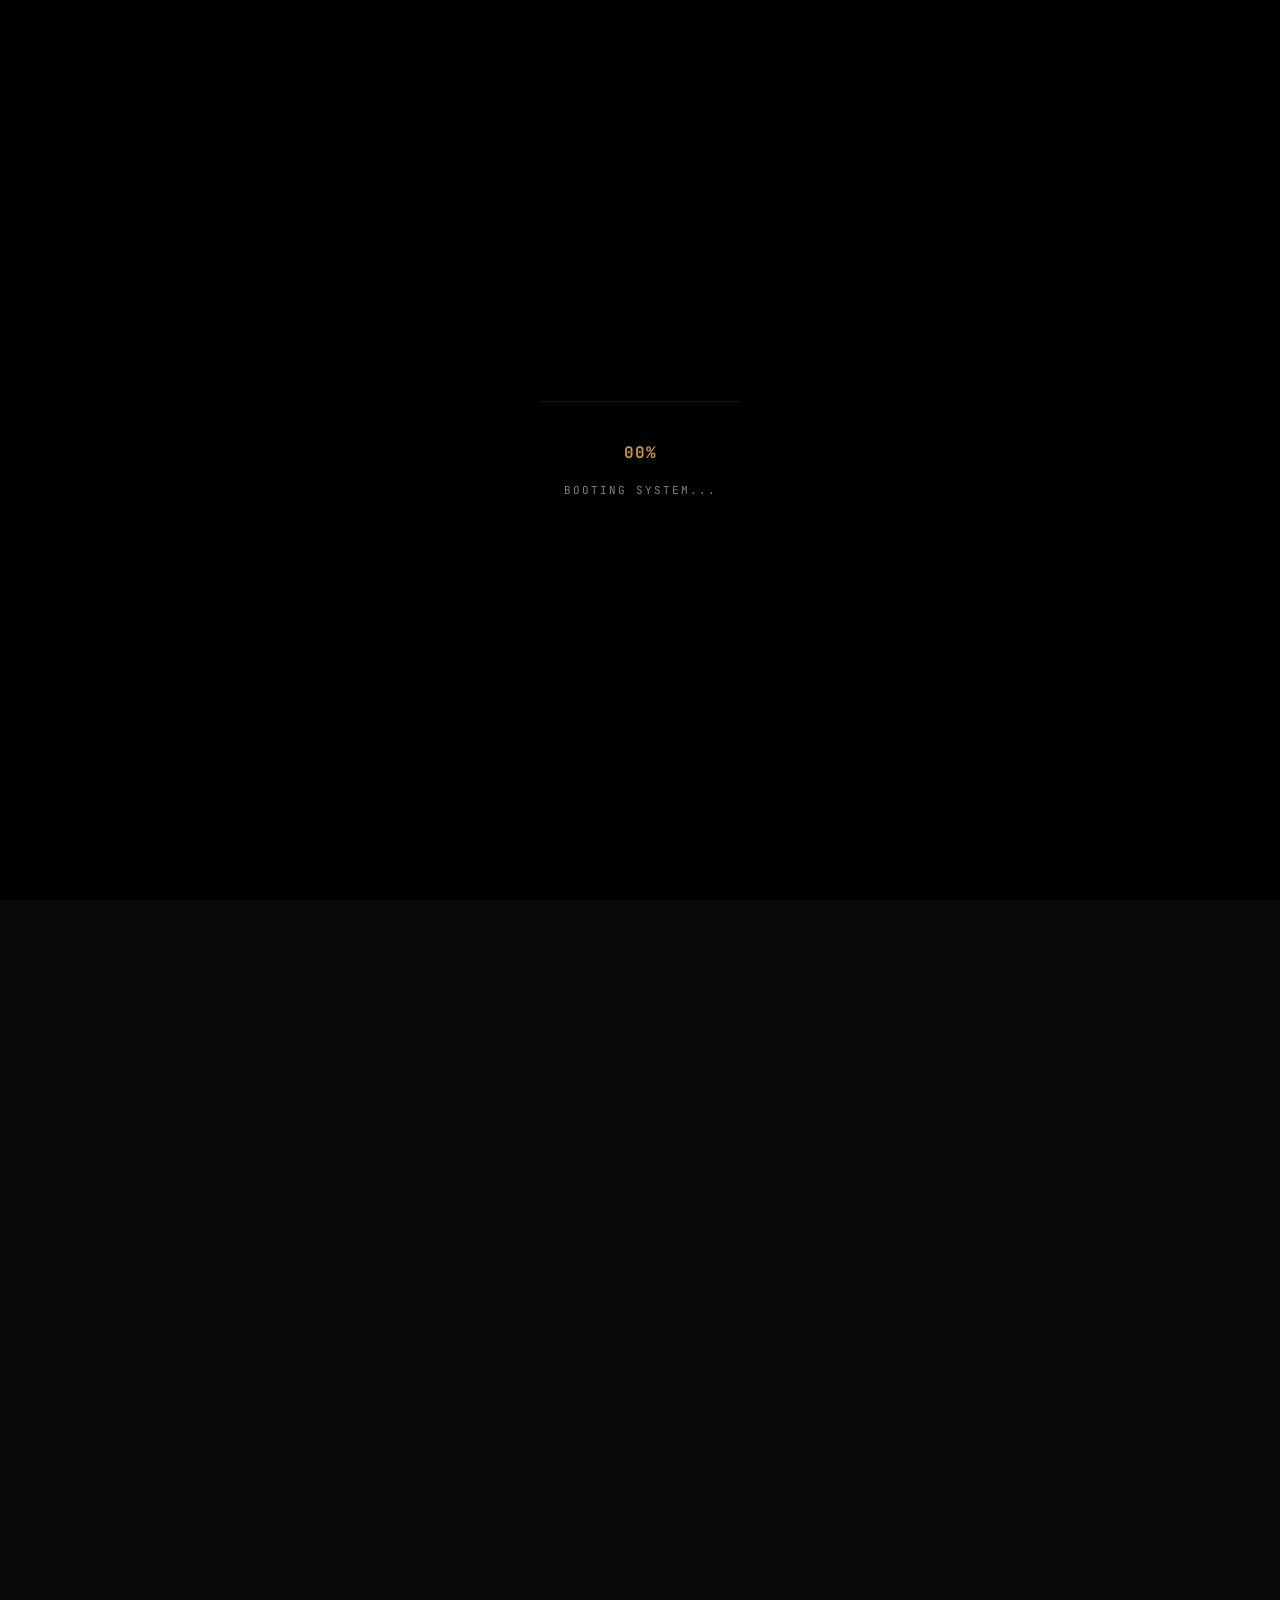
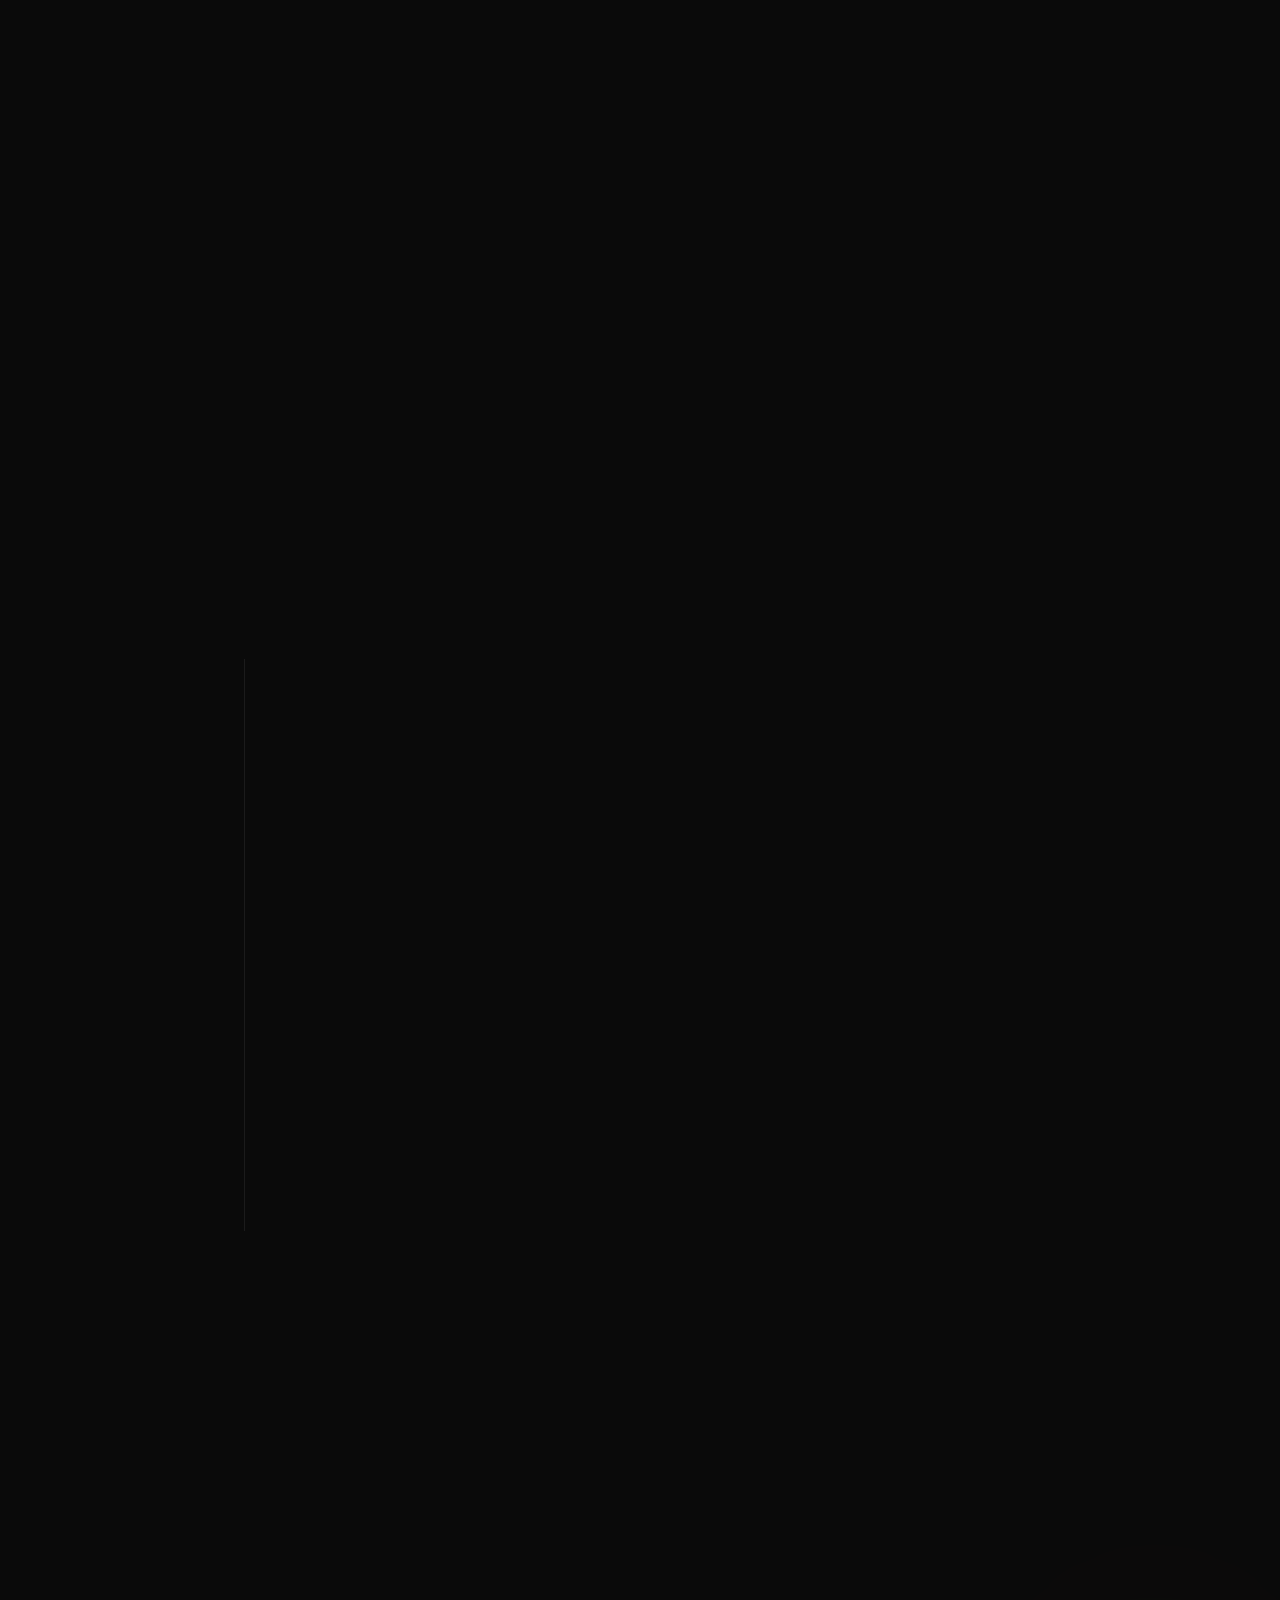
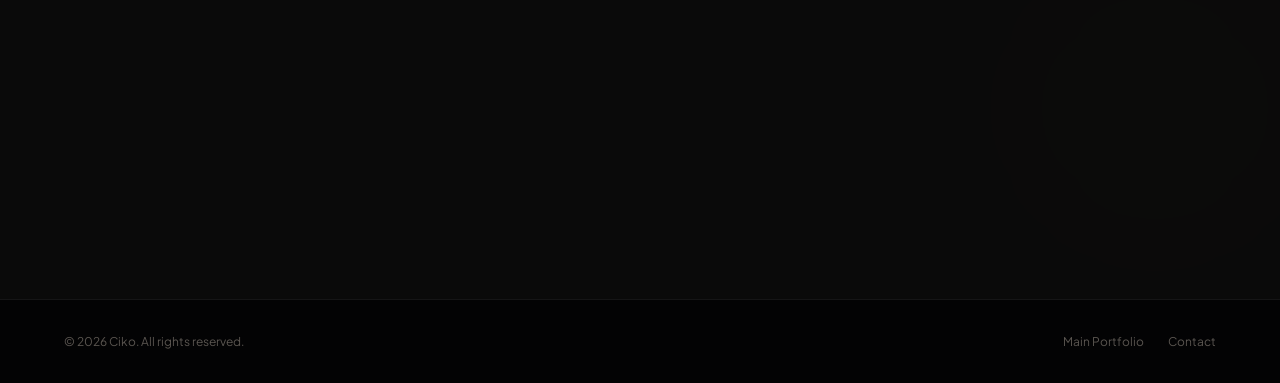
==== portfolio/dev/index.html @ 4479b3c2 "feat: consolidate Portfolio, Workflows, and Skills into monorepo structure" ====
<!DOCTYPE html>
<html lang="en">
<head>
  <meta charset="UTF-8">
  <meta name="viewport" content="width=device-width, initial-scale=1.0">
  <title>Ciko | Chef & AI SaaS Builder</title>
  <meta name="description" content="Portfolio of Ciko, a 26-year-old chef by day and AI builder by night in Hamburg, Germany. Founder of SmartKartoffel SaaS.">
  
  <!-- Fonts -->
  <link rel="preconnect" href="https://fonts.googleapis.com">
  <link rel="preconnect" href="https://fonts.gstatic.com" crossorigin>
  <link href="https://fonts.googleapis.com/css2?family=JetBrains+Mono:wght@400;500;700&family=Syne:wght@400;500;600;700;800&family=Plus+Jakarta+Sans:wght@300;400;500;600;700&display=swap" rel="stylesheet">
  
  <link rel="stylesheet" href="style.css">
</head>
<body>

  <!-- ── PRELOADER ── -->
  <div id="loader">
    <div class="loader-curtain lc-left"></div>
    <div class="loader-curtain lc-right"></div>
    
    <div class="loader-content">
      <!-- Hidden logo to satisfy DOM queries in script.js -->
      <div class="loader-logo" style="display: none;">ciko.dev</div>
      
      <!-- Gold progress bar loader -->
      <div class="loader-bar-wrap">
        <div class="loader-bar-track">
          <div class="loader-bar-fill"></div>
        </div>
      </div>

      <!-- Status messages and progress percentage below -->
      <div class="loader-status-container">
        <span class="loader-pct">00%</span>
      </div>

      <!-- Status messages log below the card -->
      <div class="loader-msg" style="margin-top: 16px; font-family: var(--font-mono); font-size: 11px; color: var(--text-muted); text-align: center;">Booting system...</div>
    </div>
  </div>

  <!-- Custom Glow Elements -->
  <div class="glow glow-1"></div>
  <div class="glow glow-2"></div>
  <div class="glow glow-3"></div>

  <!-- Header -->
  <header class="reveal-header">
    <div class="nav-container">
      <div class="logo-group">
        <div class="status-badge">
          <span class="pulse-dot"></span>
          <span data-translate-id="status-badge">Chef by Day // AI Builder at 4AM</span>
        </div>
      </div>
      <nav class="desktop-nav">
        <a href="#terminal" data-translate-id="nav-terminal">Terminal</a>
        <a href="#projects" data-translate-id="nav-projects">Projects</a>
        <a href="#services" data-translate-id="nav-services">Services</a>
        <a href="#timeline" data-translate-id="nav-timeline">Timeline</a>
      </nav>
      <div class="nav-right">
        <a href="mailto:rico.jonathan80@gmail.com" class="cta-nav" data-translate-id="nav-cta">Get in touch</a>
      </div>
      <button class="mobile-toggle" aria-label="Toggle navigation">
        <span></span>
        <span></span>
      </button>
    </div>
  </header>

  <!-- Mobile Nav Overlay -->
  <div class="mobile-nav">
    <a href="#terminal" data-translate-id="nav-terminal">Terminal</a>
    <a href="#projects" data-translate-id="nav-projects">Projects</a>
    <a href="#services" data-translate-id="nav-services">Services</a>
    <a href="#timeline" data-translate-id="nav-timeline">Timeline</a>
    <a href="mailto:rico.jonathan80@gmail.com" class="cta-nav-mobile" data-translate-id="nav-cta">Get in touch</a>
  </div>

  <!-- Hero Section (Full-screen background character with left-aligned terminal) -->
  <section class="hero-section" id="hero">
      <!-- Full-screen Background Character Frame Animation -->
      <div class="hero-bg-character-container">
        <video id="character-video" class="hero-bg-character-img" autoplay loop muted playsinline>
          <source src="0531.mp4" type="video/mp4">
        </video>
        <div class="hero-bottom-fade"></div>
      </div>

      <!-- Foreground Content Container -->
      <div class="hero-content-container">
        <!-- Folders Dock (Stacked vertically in the middle on desktop, horizontal on mobile) -->
        <div class="mac-folders-dock reveal-stagger">
          <!-- Folder 1: Projects -->
          <div class="mac-folder-wrapper folder-projects reveal-scale" onclick="scrollSection('#projects')">
            <div class="mac-folder-icon">
              <svg viewBox="0 0 64 50" fill="none" xmlns="http://www.w3.org/2000/svg" width="64" height="50">
                <path d="M4 8C4 5.8 5.8 4 8 4H22C23.2 4 24.3 4.5 25 5.4L28 9H56C58.2 9 60 10.8 60 13V42C60 44.2 58.2 46 56 46H8C5.8 46 4 44.2 4 42V8Z" fill="url(#f1-back)"/>
                <rect x="3" y="14" width="58" height="32" rx="4" fill="url(#f1-front)"/>
                <rect x="3" y="14" width="58" height="4" rx="4" fill="rgba(255,255,255,0.2)"/>
                <rect x="3" y="42" width="58" height="4" rx="2" fill="rgba(0,0,0,0.06)"/>
                <defs>
                  <linearGradient id="f1-back" x1="32" y1="4" x2="32" y2="46" gradientUnits="userSpaceOnUse">
                    <stop offset="0%" stop-color="#7DD8F5"/>
                    <stop offset="100%" stop-color="#4AB8E2"/>
                  </linearGradient>
                  <linearGradient id="f1-front" x1="32" y1="14" x2="32" y2="46" gradientUnits="userSpaceOnUse">
                    <stop offset="0%" stop-color="#8DE4FC"/>
                    <stop offset="50%" stop-color="#5DC8F0"/>
                    <stop offset="100%" stop-color="#47B5E0"/>
                  </linearGradient>
                </defs>
              </svg>
            </div>
            <span class="mac-folder-name" data-translate-id="folder-projects">My Projects</span>
          </div>

          <!-- Folder 2: Workspace -->
          <div class="mac-folder-wrapper folder-workspace reveal-scale" onclick="scrollSection('.automation-blueprints-container')">
            <div class="mac-folder-icon">
              <svg viewBox="0 0 64 50" fill="none" xmlns="http://www.w3.org/2000/svg" width="64" height="50">
                <path d="M4 8C4 5.8 5.8 4 8 4H22C23.2 4 24.3 4.5 25 5.4L28 9H56C58.2 9 60 10.8 60 13V42C60 44.2 58.2 46 56 46H8C5.8 46 4 44.2 4 42V8Z" fill="url(#f2-back)"/>
                <rect x="3" y="14" width="58" height="32" rx="4" fill="url(#f2-front)"/>
                <rect x="3" y="14" width="58" height="4" rx="4" fill="rgba(255,255,255,0.2)"/>
                <rect x="3" y="42" width="58" height="4" rx="2" fill="rgba(0,0,0,0.06)"/>
                <defs>
                  <linearGradient id="f2-back" x1="32" y1="4" x2="32" y2="46" gradientUnits="userSpaceOnUse">
                    <stop offset="0%" stop-color="#7DD8F5"/>
                    <stop offset="100%" stop-color="#4AB8E2"/>
                  </linearGradient>
                  <linearGradient id="f2-front" x1="32" y1="14" x2="32" y2="46" gradientUnits="userSpaceOnUse">
                    <stop offset="0%" stop-color="#8DE4FC"/>
                    <stop offset="50%" stop-color="#5DC8F0"/>
                    <stop offset="100%" stop-color="#47B5E0"/>
                  </linearGradient>
                </defs>
              </svg>
            </div>
            <span class="mac-folder-name" data-translate-id="folder-blueprints">Blueprints</span>
          </div>

          <!-- Folder 3: Journey -->
          <div class="mac-folder-wrapper folder-journey reveal-scale" onclick="scrollSection('#timeline')">
            <div class="mac-folder-icon">
              <svg viewBox="0 0 64 50" fill="none" xmlns="http://www.w3.org/2000/svg" width="64" height="50">
                <path d="M4 8C4 5.8 5.8 4 8 4H22C23.2 4 24.3 4.5 25 5.4L28 9H56C58.2 9 60 10.8 60 13V42C60 44.2 58.2 46 56 46H8C5.8 46 4 44.2 4 42V8Z" fill="url(#f3-back)"/>
                <rect x="3" y="14" width="58" height="32" rx="4" fill="url(#f3-front)"/>
                <rect x="3" y="14" width="58" height="4" rx="4" fill="rgba(255,255,255,0.2)"/>
                <rect x="3" y="42" width="58" height="4" rx="2" fill="rgba(0,0,0,0.06)"/>
                <defs>
                  <linearGradient id="f3-back" x1="32" y1="4" x2="32" y2="46" gradientUnits="userSpaceOnUse">
                    <stop offset="0%" stop-color="#7DD8F5"/>
                    <stop offset="100%" stop-color="#4AB8E2"/>
                  </linearGradient>
                  <linearGradient id="f3-front" x1="32" y1="14" x2="32" y2="46" gradientUnits="userSpaceOnUse">
                    <stop offset="0%" stop-color="#8DE4FC"/>
                    <stop offset="50%" stop-color="#5DC8F0"/>
                    <stop offset="100%" stop-color="#47B5E0"/>
                  </linearGradient>
                </defs>
              </svg>
            </div>
            <span class="mac-folder-name" data-translate-id="folder-journey">My Journey</span>
          </div>
        </div>

        <!-- Right Column (Intro Text + Interactive Terminal) -->
        <div class="hero-right-column reveal-stagger">
          <!-- Big Text Introduction -->
          <div class="hero-intro-text">
            <h1 class="reveal" data-translate-id="hero-title">AI Engineer &<br>Integration Developer</h1>
            <p class="reveal" data-translate-id="hero-desc">Chef by day. Self-taught builder at 4AM. Based in Hamburg, originally from Bandung. I design AI integrations, automate business workflows, and ship production software — funded entirely by kitchen shifts.</p>
          </div>

          <!-- Interactive Terminal Widget -->
          <div class="terminal-widget reveal" id="terminal">
            <div class="terminal-header">
              <div class="terminal-dots">
                <span class="dot red"></span>
                <span class="dot yellow"></span>
                <span class="dot green"></span>
              </div>
              <div class="terminal-title">ciko@workspace: ~</div>
              <div class="terminal-action" onclick="runTerminalCommand('clear')" data-translate-id="term-clear-btn">Clear</div>
            </div>
            <div class="terminal-body" id="terminal-body">
              <div class="terminal-line system-msg" data-translate-id="term-initializing">Initializing 4AM session...</div>
              <div class="terminal-line system-msg" data-translate-id="term-active">Session: ACTIVE (Chef by day // Builder by night)</div>
              <div class="terminal-line system-msg" data-translate-id="term-location">Location: Hamburg, Germany 🇩🇪 [Origin: Bandung, Indonesia 🇮🇩]</div>
              <div class="terminal-line system-msg" data-translate-id="term-instructions">Type <span class="cmd-highlight">help</span> or <span class="cmd-highlight">cat bio.json</span> to inspect the builder's profile.</div>
              <div class="terminal-output-container" id="terminal-outputs"></div>
            </div>
            
            <!-- Docked Quick Toolbar -->
            <div class="terminal-quick-bar">
              <span class="quick-lbl" data-translate-id="term-quick-lbl">Quick Command:</span>
              <button onclick="runTerminalCommand('about')">about</button>
              <button onclick="runTerminalCommand('skills')">skills</button>
              <button onclick="runTerminalCommand('tools')">tools</button>
              <button onclick="runTerminalCommand('projects')">projects</button>
              <button onclick="runTerminalCommand('routine')">routine</button>
              <button onclick="runTerminalCommand('contact')">contact</button>
              <button onclick="runTerminalCommand('sudo unlock-bonus')">secret</button>
              <button onclick="runTerminalCommand('clear')">clear</button>
            </div>
            
            <!-- Docked Static Input Prompt -->
            <div class="terminal-input-line">
              <span class="prompt">ciko@workspace:~$</span>
              <input type="text" id="terminal-input" autocomplete="off" spellcheck="false" placeholder="type command..." data-translate-id="term-input-placeholder">
            </div>
          </div>

          <!-- Floating Vertical Social Links (Aligned to right of terminal) -->
          <div class="hero-social-dock reveal">
            <a href="https://instagram.com/cikojaja" target="_blank" aria-label="Instagram">
              <svg viewBox="0 0 24 24" xmlns="http://www.w3.org/2000/svg">
                <path d="M12 2.163c3.204 0 3.584.012 4.85.07 3.252.148 4.771 1.691 4.919 4.919.058 1.265.069 1.645.069 4.849 0 3.205-.012 3.584-.069 4.849-.149 3.225-1.664 4.771-4.919 4.919-1.266.058-1.644.07-4.85.07-3.204 0-3.584-.012-4.849-.07-3.26-.149-4.771-1.699-4.919-4.92-.058-1.265-.07-1.644-.07-4.849 0-3.204.013-3.583.07-4.849.149-3.227 1.664-4.771 4.919-4.919 1.266-.057 1.645-.069 4.849-.069zM12 0C8.741 0 8.333.014 7.053.072 2.695.272.273 2.69.073 7.051.014 8.333 0 8.741 0 12c0 3.259.014 3.668.072 4.948.2 4.358 2.618 6.78 6.98 6.98 1.281.058 1.689.072 4.948.072 3.259 0 3.668-.014 4.948-.072 4.354-.2 6.782-2.618 6.979-6.98.059-1.28.073-1.689.073-4.948 0-3.259-.014-3.667-.072-4.947-.196-4.354-2.617-6.78-6.979-6.98C15.668.014 15.259 0 12 0zm0 5.838a6.162 6.162 0 1 0 0 12.324 6.162 6.162 0 0 0 0-12.324zM12 16a4 4 0 1 1 0-8 4 4 0 0 1 0 8zm6.406-11.845a1.44 1.44 0 1 0 0 2.881 1.44 1.44 0 0 0 0-2.881z"/>
              </svg>
            </a>
            <a href="https://www.youtube.com/@cikojaja" target="_blank" aria-label="YouTube">
              <svg viewBox="0 0 24 24" xmlns="http://www.w3.org/2000/svg">
                <path d="M23.498 6.163a3.003 3.003 0 0 0-2.11-2.11C19.518 3.545 12 3.545 12 3.545s-7.518 0-9.388.508a3.003 3.003 0 0 0-2.11 2.11C0 8.033 0 12 0 12s0 3.967.502 5.837a3.003 3.003 0 0 0 2.11 2.11c1.87.508 9.388.508 9.388.508s7.518 0 9.388-.508a3.003 3.003 0 0 0 2.11-2.11C24 15.967 24 12 24 12s0-3.967-.502-5.837zM9.545 15.568V8.432L15.818 12l-6.273 3.568z"/>
              </svg>
            </a>
            <a href="https://github.com/cikojaja" target="_blank" aria-label="GitHub">
              <svg viewBox="0 0 24 24" xmlns="http://www.w3.org/2000/svg">
                <path d="M12 .297c-6.63 0-12 5.373-12 12 0 5.303 3.438 9.8 8.205 11.385.6.113.82-.258.82-.577 0-.285-.01-1.04-.015-2.04-3.338.724-4.042-1.61-4.042-1.61C4.422 18.07 3.633 17.7 3.633 17.7c-1.087-.744.084-.729.084-.729 1.205.084 1.838 1.236 1.838 1.236 1.07 1.835 2.809 1.305 3.495.998.108-.776.417-1.305.76-1.605-2.665-.3-5.466-1.332-5.466-5.93 0-1.31.465-2.38 1.235-3.22-.135-.303-.54-1.523.105-3.176 0 0 1.005-.322 3.3 1.23.96-.267 1.98-.399 3-.405 1.02.006 2.04.138 3 .405 2.28-1.552 3.285-1.23 3.285-1.23.645 1.653.24 2.873.12 3.176.765.84 1.23 1.91 1.23 3.22 0 4.61-2.805 5.625-5.475 5.92.42.36.81 1.096.81 2.22 0 1.606-.015 2.896-.015 3.286 0 .315.21.69.825.57C20.565 22.092 24 17.592 24 12.297c0-6.627-5.373-12-12-12"/>
              </svg>
            </a>
            <a href="mailto:rico.jonathan80@gmail.com" aria-label="Email">
              <svg viewBox="0 0 24 24" xmlns="http://www.w3.org/2000/svg">
                <path d="M20 4H4c-1.1 0-1.99.9-1.99 2L2 18c0 1.1.9 2 2 2h16c1.1 0 2-.9 2-2V6c0-1.1-.9-2-2-2zm0 4l-8 5-8-5V6l8 5 8-5v2z"/>
              </svg>
            </a>
            <div class="social-dock-line"></div>
          </div>
        </div>

    </section>

  <main>

    <!-- Bento Grid Section -->
    <section class="projects-section" id="projects">
      
      <!-- Option A Cyber-Background -->
      <div class="projects-bg-grid"></div>
      <div class="projects-bg-glow projects-glow-1"></div>
      <div class="projects-bg-glow projects-glow-2"></div>
      <div class="projects-bg-glow projects-glow-3"></div>

      <div class="container">
        <div class="section-header reveal">
          <div class="eyebrow" data-translate-id="section-projects-eyebrow">Portfolio</div>
          <h2 data-translate-id="section-projects-title">Selected Projects</h2>
          <p data-translate-id="section-projects-desc">Hover over any card to bring it to focus, and click to inspect its workflow.</p>
        </div>

      <!-- Premium Mailmodo-Style Fanned Card Deck Container -->
      <div class="project-deck-container reveal-stagger layout-deck">
        
        <!-- SmartKartoffel -->
        <div class="bento-card project-deck-card reveal-scale" onclick="openProjectModal('smartkartoffel', this)">
          <div class="card-glow"></div>
          <div class="card-header">
            <div class="project-meta">
              <span class="badge badge-hot" data-translate-id="proj-smartkartoffel-badge">SaaS Startup</span>
              <span class="tech-tag">React / Node.js</span>
              <span class="tech-tag">OpenAI</span>
            </div>
            <span class="arrow-icon">↗</span>
          </div>
          <div class="card-content">
            <h3 class="proj-title">
              <svg class="proj-icon" xmlns="http://www.w3.org/2000/svg" viewBox="0 0 24 24" fill="none" stroke="currentColor" stroke-width="2" stroke-linecap="round" stroke-linejoin="round">
                <path d="M12 3c-4.5 0-8 3-8 7.5s2.5 7.5 6 8.5c1.5.5 3 .5 4.5 0 3.5-1 6-4 6-8.5S16.5 3 12 3z" />
                <circle cx="8" cy="9" r="1" fill="currentColor"/>
                <circle cx="16" cy="11" r="1" fill="currentColor"/>
                <circle cx="12" cy="14" r="1" fill="currentColor"/>
                <path d="M19 3l1 2 2 1-2 1-1 2-1-2-2-1 2-1z" fill="currentColor" stroke="none"/>
              </svg>
              SmartKartoffel
            </h3>
            <p class="proj-summary" data-translate-id="proj-smartkartoffel-desc">
              An AI German tutor explaining grammar in 25 languages. Features speech practice, real-time corrections, and a Camera Scan Lookup that extracts text from real-world German packaging or menus instantly.
            </p>
            <div class="service-details-row" style="margin-top: 16px;">
              <div class="service-detail"><span class="bullet">→</span> <span data-translate-id="proj-smartkartoffel-det1">Camera OCR — scan menus, packaging, signs</span></div>
              <div class="service-detail"><span class="bullet">→</span> <span data-translate-id="proj-smartkartoffel-det2">25 native languages, &lt; 1.2s latency</span></div>
              <div class="service-detail"><span class="bullet">→</span> <span data-translate-id="proj-smartkartoffel-det3">Whisper speech practice + real-time corrections</span></div>
            </div>
          </div>
        </div>

        <!-- JPKE Kapitalverwaltung -->
        <div class="bento-card project-deck-card reveal-scale" onclick="openProjectModal('jpke', this)">
          <div class="card-glow"></div>
          <div class="card-header">
            <div class="project-meta">
              <span class="badge badge-indigo" data-translate-id="proj-jpke-badge">AI Automation</span>
              <span class="tech-tag">Notion API</span>
              <span class="tech-tag">DE/EN Translation</span>
            </div>
            <span class="arrow-icon">↗</span>
          </div>
          <div class="card-content">
            <h3 class="proj-title">
              <svg class="proj-icon" xmlns="http://www.w3.org/2000/svg" viewBox="0 0 24 24" fill="none" stroke="currentColor" stroke-width="2" stroke-linecap="round" stroke-linejoin="round">
                <path d="M3 3v18h18" />
                <path d="M18.7 8l-5.1 5.2-2.8-2.7L7 14.3" />
                <circle cx="18.7" cy="8" r="2" fill="currentColor" />
                <circle cx="7" cy="14.3" r="2" fill="currentColor" />
                <path d="M21 5h-4v4" />
              </svg>
              JPKE Lead Funnel
            </h3>
            <p class="proj-summary" data-translate-id="proj-jpke-desc">
              A functional lead pipeline featuring an <strong>automated qualification chatbot with real-time English-German translation</strong>. Filters serious inquiries, compiles bilingual summaries, and automatically syncs client details directly to a <strong>Notion CRM database</strong> using custom webhooks.
            </p>
            <div class="service-details-row" style="margin-top: 16px;">
              <div class="service-detail"><span class="bullet">→</span> <span data-translate-id="proj-jpke-det1">Bilingual chatbot — DE / EN qualification</span></div>
              <div class="service-detail"><span class="bullet">→</span> <span data-translate-id="proj-jpke-det2">Zero admin — 100% automated lead capture</span></div>
              <div class="service-detail"><span class="bullet">→</span> <span data-translate-id="proj-jpke-det3">Notion CRM sync via official API</span></div>
            </div>
          </div>
        </div>

        <!-- Malerei König -->
        <div class="bento-card project-deck-card reveal-scale" onclick="openProjectModal('malerei-koenig', this)">
          <div class="card-glow"></div>
          <div class="card-header">
            <div class="project-meta">
              <span class="badge" data-translate-id="proj-koenig-badge">Performance Study</span>
              <span class="tech-tag">CSS Grid</span>
              <span class="tech-tag">Perf Optimization</span>
            </div>
            <span class="arrow-icon">↗</span>
          </div>
          <div class="card-content">
            <h3 class="proj-title">
              <svg class="proj-icon" xmlns="http://www.w3.org/2000/svg" viewBox="0 0 24 24" fill="none" stroke="currentColor" stroke-width="2" stroke-linecap="round" stroke-linejoin="round">
                <path d="M6 3h12v4H6z" />
                <path d="M19 7v2a3 3 0 0 1-3 3H8a3 3 0 0 1-3 3H8a3 3 0 0 1-3-3V7" />
                <path d="M12 12v6" />
                <path d="M9 18h6" />
                <path d="M8 5l2-2 2 2 2-2 2 2" />
              </svg>
              Malerei König
            </h3>
            <p class="proj-summary" data-translate-id="proj-koenig-desc">
              A high-performance pricing and automation system for a service business. Features a dynamic interactive cost-calculator and an optimized frontend rendering engine achieving a 98/100 Lighthouse performance rating under 100ms layout shift.
            </p>
            <div class="service-details-row" style="margin-top: 16px;">
              <div class="service-detail"><span class="bullet">→</span> <span data-translate-id="proj-koenig-det1">98/100 Lighthouse — zero layout shift</span></div>
              <div class="service-detail"><span class="bullet">→</span> <span data-translate-id="proj-koenig-det2">React dynamic cost calculator</span></div>
              <div class="service-detail"><span class="bullet">→</span> <span data-translate-id="proj-koenig-det3">Live pricing engine under 100ms</span></div>
            </div>
          </div>
        </div>

        <!-- Planten Coffee -->
        <div class="bento-card project-deck-card reveal-scale" onclick="openProjectModal('planten-coffee', this)">
          <div class="card-glow"></div>
          <div class="card-header">
            <div class="project-meta">
              <span class="badge" data-translate-id="proj-planten-badge">Client Interface</span>
              <span class="tech-tag">SVG Animations</span>
              <span class="tech-tag">LocalStorage</span>
            </div>
            <span class="arrow-icon">↗</span>
          </div>
          <div class="card-content">
            <h3 class="proj-title">
              <svg class="proj-icon" xmlns="http://www.w3.org/2000/svg" viewBox="0 0 24 24" fill="none" stroke="currentColor" stroke-width="2" stroke-linecap="round" stroke-linejoin="round">
                <path d="M18 8h1a4 4 0 0 1 0 8h-1" />
                <path d="M2 8h16v9a4 4 0 0 1-4 4H6a4 4 0 0 1-4-4V8z" />
                <line x1="6" y1="2" x2="6" y2="4" />
                <path d="M10 2c0 2-2 3-2 3s3-1 3-3z" />
                <path d="M14 2c0 2-2 3-2 3s3-1 3-3z" />
              </svg>
              Planten Coffee
            </h3>
            <p class="proj-summary" data-translate-id="proj-planten-desc">
              A responsive, interactive digital menu interface designed for retail. Showcases custom SVG micro-animations, localStorage shopping cart state management, and optimized render paths.
            </p>
            <div class="service-details-row" style="margin-top: 16px;">
              <div class="service-detail"><span class="bullet">→</span> <span data-translate-id="proj-planten-det1">12 custom SVG micro-animations</span></div>
              <div class="service-detail"><span class="bullet">→</span> <span data-translate-id="proj-planten-det2">localStorage cart — zero backend</span></div>
              <div class="service-detail"><span class="bullet">→</span> <span data-translate-id="proj-planten-det3">Optimized static bundle, instant load</span></div>
            </div>
          </div>
        </div>
      </div>

      <!-- Mobile Carousel Indicators -->
      <div class="mobile-carousel-indicator">
        <span class="dot active"></span>
        <span class="dot"></span>
        <span class="dot"></span>
        <span class="dot"></span>
      </div>

      <!-- Integration Blueprints Section -->
      <div class="automation-blueprints-container">
        <div class="section-subheader reveal">
          <div class="eyebrow" data-translate-id="section-blueprints-eyebrow">Integration Blueprints</div>
          <h3 data-translate-id="section-blueprints-title">Active Backend Automation Pipelines</h3>
          <p data-translate-id="section-blueprints-desc">Real-time data flows visualizing custom webhook systems, API connections, and automated CRM syncs.</p>
        </div>

        <div class="blueprints-grid reveal-stagger">
          
          <!-- Pipeline 1: SmartKartoffel Feedback Loop -->
          <div class="blueprint-card reveal-scale">
            <div class="card-glow"></div>
            <div class="blueprint-header">
              <h4 class="blueprint-title">SmartKartoffel // Unified User Feedback Loop</h4>
              <div class="blueprint-tech">
                <span>Node.js API Webhook</span>
                <span>OpenAI GPT-4o</span>
                <span>Notion Database Sync</span>
                <span>SMTP Mail Notification</span>
              </div>
              <p class="blueprint-desc" data-translate-id="bp-smartkartoffel-desc">Automatically logs client feedback, analyzes sentiment, and dispatches mailbox alerts with zero admin overhead.</p>
            </div>
            
            <div class="pipeline-track">
              <!-- Node 1: Trigger -->
              <div class="pipeline-node node-trigger">
                <div class="node-icon">
                  <svg viewBox="0 0 24 24" fill="none" stroke="currentColor" stroke-width="2" stroke-linecap="round" stroke-linejoin="round">
                    <path d="M21 15a2 2 0 0 1-2 2H7l-4 4V5a2 2 0 0 1 2-2h14a2 2 0 0 1 2 2z"/>
                  </svg>
                </div>
                <div class="node-details">
                  <h5 data-translate-id="bp-smartkartoffel-n1-title">User Feedback</h5>
                  <span data-translate-id="bp-smartkartoffel-n1-sub">Trigger Inbound</span>
                </div>
              </div>
              
              <div class="pipeline-connector">
                <span class="pipeline-pulse"></span>
              </div>
              
              <!-- Node 2: AI Process -->
              <div class="pipeline-node node-ai">
                <div class="node-icon">
                  <svg viewBox="0 0 24 24" fill="none" stroke="currentColor" stroke-width="2" stroke-linecap="round" stroke-linejoin="round">
                    <path d="M12 2v2M12 20v2M4.93 4.93l1.41 1.41M17.66 17.66l1.41 1.41M2 12h2M20 12h2M6.34 17.66l-1.41 1.41M19.07 4.93l-1.41 1.41"/>
                    <circle cx="12" cy="12" r="4"/>
                  </svg>
                </div>
                <div class="node-details">
                  <h5 data-translate-id="bp-smartkartoffel-n2-title">AI Sentiment</h5>
                  <span data-translate-id="bp-smartkartoffel-n2-sub">GPT Priority Flag</span>
                </div>
              </div>
              
              <div class="pipeline-connector">
                <span class="pipeline-pulse"></span>
              </div>
              
              <!-- Node 3: Database Sync -->
              <div class="pipeline-node node-notion">
                <div class="node-icon">
                  <svg viewBox="0 0 24 24" fill="none" stroke="currentColor" stroke-width="2" stroke-linecap="round" stroke-linejoin="round">
                    <path d="M14 2H6a2 2 0 0 0-2 2v16a2 2 0 0 0 2 2h12a2 2 0 0 0 2-2V8z"/>
                    <polyline points="14 2 14 8 20 8"/>
                    <line x1="16" y1="13" x2="8" y2="13"/>
                    <line x1="16" y1="17" x2="8" y2="17"/>
                    <polyline points="10 9 9 9 8 9"/>
                  </svg>
                </div>
                <div class="node-details">
                  <h5 data-translate-id="bp-smartkartoffel-n3-title">Notion Tasks</h5>
                  <span data-translate-id="bp-smartkartoffel-n3-sub">CRM Database Log</span>
                </div>
              </div>
              
              <div class="pipeline-connector">
                <span class="pipeline-pulse"></span>
              </div>
              
              <!-- Node 4: SMTP Notification -->
              <div class="pipeline-node node-mail">
                <div class="node-icon">
                  <svg viewBox="0 0 24 24" fill="none" stroke="currentColor" stroke-width="2" stroke-linecap="round" stroke-linejoin="round">
                    <path d="M4 4h16c1.1 0 2 .9 2 2v12c0 1.1-.9 2-2 2H4c-1.1 0-2-.9-2-2V6c0-1.1.9-2 2-2z"/>
                    <polyline points="22,6 12,13 2,6"/>
                  </svg>
                </div>
                <div class="node-details">
                  <h5 data-translate-id="bp-smartkartoffel-n4-title">Mail Notification</h5>
                  <span data-translate-id="bp-smartkartoffel-n4-sub">Owner Inbox SMTP</span>
                </div>
              </div>
            </div>
          </div>
          
          <!-- Pipeline 2: JPKE Lead Gen & Booking Funnel -->
          <div class="blueprint-card reveal-scale reveal-delay-1">
            <div class="card-glow"></div>
            <div class="blueprint-header">
              <h4 class="blueprint-title">JPKE Lead Funnel // Automated Booking Funnel</h4>
              <div class="blueprint-tech">
                <span>Vercel Serverless</span>
                <span>OpenAI Sentiment API</span>
                <span>Notion CRM Integration</span>
                <span>Google Calendar API</span>
              </div>
              <p class="blueprint-desc" data-translate-id="bp-jpke-desc">Qualifies incoming visitors, compiling and saving answers to push CRM data to Notion and automatically generate calendar appointment slots.</p>
            </div>
            
            <div class="pipeline-track">
              <!-- Node 1: Trigger -->
              <div class="pipeline-node node-trigger">
                <div class="node-icon">
                  <svg viewBox="0 0 24 24" fill="none" stroke="currentColor" stroke-width="2" stroke-linecap="round" stroke-linejoin="round">
                    <path d="M21 11.5a8.38 8.38 0 0 1-.9 3.8 8.5 8.5 0 0 1-7.6 4.7 8.38 8.38 0 0 1-3.8-.9L3 21l1.9-5.7a8.38 8.38 0 0 1-.9-3.8 8.5 8.5 0 0 1 4.7-7.6 8.38 8.38 0 0 1 3.8-.9h.5a8.48 8.48 0 0 1 8 8v.5z"/>
                  </svg>
                </div>
                <div class="node-details">
                  <h5 data-translate-id="bp-jpke-n1-title">Chatbot Inbound</h5>
                  <span data-translate-id="bp-jpke-n1-sub">Intent Qualifier</span>
                </div>
              </div>
              
              <div class="pipeline-connector">
                <span class="pipeline-pulse"></span>
              </div>
              
              <!-- Node 2: AI Process -->
              <div class="pipeline-node node-ai">
                <div class="node-icon">
                  <svg viewBox="0 0 24 24" fill="none" stroke="currentColor" stroke-width="2" stroke-linecap="round" stroke-linejoin="round">
                    <polygon points="12 2 2 7 12 12 22 7 12 2"/>
                    <polyline points="2 17 12 22 22 17"/>
                    <polyline points="2 12 12 17 22 12"/>
                  </svg>
                </div>
                <div class="node-details">
                  <h5 data-translate-id="bp-jpke-n2-title">Lead Summary</h5>
                  <span data-translate-id="bp-jpke-n2-sub">Bilingual Processing</span>
                </div>
              </div>
              
              <div class="pipeline-connector">
                <span class="pipeline-pulse"></span>
              </div>
              
              <!-- Node 3: Database Sync -->
              <div class="pipeline-node node-notion">
                <div class="node-icon">
                  <svg viewBox="0 0 24 24" fill="none" stroke="currentColor" stroke-width="2" stroke-linecap="round" stroke-linejoin="round">
                    <path d="M14 2H6a2 2 0 0 0-2 2v16a2 2 0 0 0 2 2h12a2 2 0 0 0 2-2V8z"/>
                    <polyline points="14 2 14 8 20 8"/>
                    <line x1="16" y1="13" x2="8" y2="13"/>
                    <line x1="16" y1="17" x2="8" y2="17"/>
                    <polyline points="10 9 9 9 8 9"/>
                  </svg>
                </div>
                <div class="node-details">
                  <h5 data-translate-id="bp-jpke-n3-title">Notion CRM</h5>
                  <span data-translate-id="bp-jpke-n3-sub">Board Record Synced</span>
                </div>
              </div>
              
              <div class="pipeline-connector">
                <span class="pipeline-pulse"></span>
              </div>
              
              <!-- Node 4: Calendar Sync -->
              <div class="pipeline-node node-calendar">
                <div class="node-icon">
                  <svg viewBox="0 0 24 24" fill="none" stroke="currentColor" stroke-width="2" stroke-linecap="round" stroke-linejoin="round">
                    <rect x="3" y="4" width="18" height="18" rx="2" ry="2"/>
                    <line x1="16" y1="2" x2="16" y2="6"/>
                    <line x1="8" y1="2" x2="8" y2="6"/>
                    <line x1="3" y1="10" x2="21" y2="10"/>
                  </svg>
                </div>
                <div class="node-details">
                  <h5 data-translate-id="bp-jpke-n4-title">Calendar API</h5>
                  <span data-translate-id="bp-jpke-n4-sub">Create Appointment</span>
                </div>
              </div>
            </div>
          </div>
          
        </div>
      </div>

      <!-- Services Section Header -->
      <div class="section-subheader reveal" style="margin-top: 100px;">
        <div class="eyebrow" data-translate-id="section-services-eyebrow">Services</div>
        <h3 data-translate-id="section-services-title">What I Do</h3>
        <p data-translate-id="section-services-desc">Highly specialized consulting and engineering services to automate, optimize, and intelligent-charge your digital workflows.</p>
      </div>

      <!-- Option B Mobile Tabs Menu -->
      <div class="services-tabs-menu" id="services-tabs-menu">
        <button class="tab-btn active" onclick="setServiceActiveTab(0)" data-translate-id="tab-ai">✦ AI Systems</button>
        <button class="tab-btn" onclick="setServiceActiveTab(1)" data-translate-id="tab-webhooks">⚙ Webhooks</button>
        <button class="tab-btn" onclick="setServiceActiveTab(2)" data-translate-id="tab-apps">💻 Web Apps</button>
      </div>

      <!-- Services Grid -->
      <div class="bento-utilities-grid reveal-stagger layout-tabs" id="services">
        
        <!-- Service 1: AI Integrations (Featured, spans 2 columns) -->
        <div class="bento-card service-card featured reveal-scale tab-active reveal-card-container" style="--accent-color: var(--accent-cyan); --on-accent-fg: #050508; --on-accent-muted: rgba(5,5,8,0.7);">
          <div class="card-glow"></div>
          
          <!-- Base Card View (Plain Dark Layout - No Icon) -->
          <div class="card-base-view">
            <div class="card-header">
              <div style="width: 42px; height: 42px; visibility: hidden;"></div>
              <div class="project-meta">
                <span class="badge badge-hot">Core Service</span>
              </div>
            </div>
            <div class="card-content">
              <h3 class="proj-title" data-translate-id="service-ai-title">AI System & LLM Integrations</h3>
              <p class="proj-summary" data-translate-id="service-ai-desc">
                Connecting backend applications to Large Language Models. Custom prompt schemas, OpenAI API orchestration, speech-to-text workflows, structured JSON parsers, and camera OCR text scanning tools.
              </p>
              <div class="service-details-row">
                <div class="service-detail"><span class="bullet">✦</span> <span data-translate-id="service-ai-det1">System prompt architecture & optimization</span></div>
                <div class="service-detail"><span class="bullet">✦</span> <span data-translate-id="service-ai-det2">Whisper & TTS voice synthesis pipelines</span></div>
                <div class="service-detail"><span class="bullet">✦</span> <span data-translate-id="service-ai-det3">Multi-language translation models</span></div>
              </div>
            </div>
          </div>

          <!-- Overlay Card View (Accented Theme Layout - With Icon) -->
          <div class="card-overlay-view">
            <div class="card-header">
              <span class="service-icon">
                <svg viewBox="0 0 24 24" fill="none" stroke="currentColor" stroke-width="1.5" stroke-linecap="round" stroke-linejoin="round" width="24" height="24">
                  <path d="M12 2v2M12 20v2M4.93 4.93l1.41 1.41M17.66 17.66l1.41 1.41M2 12h2M20 12h2M6.34 17.66l-1.41 1.41M19.07 4.93l-1.41 1.41"/>
                  <circle cx="12" cy="12" r="4"/>
                </svg>
              </span>
              <div class="project-meta">
                <span class="badge" style="border-color: rgba(5,5,8,0.15); color: rgba(5,5,8,0.8);">Core Service</span>
              </div>
            </div>
            <div class="card-content">
              <h3 class="proj-title" data-translate-id="service-ai-title">AI System & LLM Integrations</h3>
              <p class="proj-summary" data-translate-id="service-ai-desc">
                Connecting backend applications to Large Language Models. Custom prompt schemas, OpenAI API orchestration, speech-to-text workflows, structured JSON parsers, and camera OCR text scanning tools.
              </p>
              <div class="service-details-row">
                <div class="service-detail"><span class="bullet">✦</span> <span data-translate-id="service-ai-det1">System prompt architecture & optimization</span></div>
                <div class="service-detail"><span class="bullet">✦</span> <span data-translate-id="service-ai-det2">Whisper & TTS voice synthesis pipelines</span></div>
                <div class="service-detail"><span class="bullet">✦</span> <span data-translate-id="service-ai-det3">Multi-language translation models</span></div>
              </div>
            </div>
          </div>
        </div>

        <!-- Service 2: Webhooks & Automations -->
        <div class="bento-card service-card reveal-scale reveal-card-container" style="--accent-color: var(--accent-indigo); --on-accent-fg: #ffffff; --on-accent-muted: rgba(255,255,255,0.75);">
          <div class="card-glow"></div>

          <!-- Base Card View (Plain Dark Layout - No Icon) -->
          <div class="card-base-view">
            <div class="card-header">
              <div style="width: 42px; height: 42px; visibility: hidden;"></div>
              <div class="project-meta">
                <span class="badge badge-indigo" data-translate-id="service-webhooks-badge">Automation</span>
              </div>
            </div>
            <div class="card-content">
              <h3 class="proj-title" data-translate-id="service-webhooks-title">Webhooks & API Pipelines</h3>
              <p class="proj-summary" data-translate-id="service-webhooks-desc">
                Connecting user actions directly to CRM and team dashboards. Custom webhook setups qualifying prospects, syncing records to Notion boards, calendar APIs, and SMTP notifications.
              </p>
              <div class="service-details-row">
                <div class="service-detail"><span class="bullet">✦</span> <span data-translate-id="service-webhooks-det1">Notion API lead boards</span></div>
                <div class="service-detail"><span class="bullet">✦</span> <span data-translate-id="service-webhooks-det2">Google Calendar & Meet bookings</span></div>
                <div class="service-detail"><span class="bullet">✦</span> <span data-translate-id="service-webhooks-det3">SMTP & Mailer integrations</span></div>
              </div>
            </div>
          </div>

          <!-- Overlay Card View (Accented Theme Layout - With Icon) -->
          <div class="card-overlay-view">
            <div class="card-header">
              <span class="service-icon">
                <svg viewBox="0 0 24 24" fill="none" stroke="currentColor" stroke-width="1.5" stroke-linecap="round" stroke-linejoin="round" width="24" height="24">
                  <path d="M22 12h-4l-3 9L9 3l-3 9H2"/>
                </svg>
              </span>
              <div class="project-meta">
                <span class="badge" style="border-color: rgba(255,255,255,0.2); color: rgba(255,255,255,0.85);" data-translate-id="service-webhooks-badge">Automation</span>
              </div>
            </div>
            <div class="card-content">
              <h3 class="proj-title" data-translate-id="service-webhooks-title">Webhooks & API Pipelines</h3>
              <p class="proj-summary" data-translate-id="service-webhooks-desc">
                Connecting user actions directly to CRM and team dashboards. Custom webhook setups qualifying prospects, syncing records to Notion boards, calendar APIs, and SMTP notifications.
              </p>
              <div class="service-details-row">
                <div class="service-detail"><span class="bullet">✦</span> <span data-translate-id="service-webhooks-det1">Notion API lead boards</span></div>
                <div class="service-detail"><span class="bullet">✦</span> <span data-translate-id="service-webhooks-det2">Google Calendar & Meet bookings</span></div>
                <div class="service-detail"><span class="bullet">✦</span> <span data-translate-id="service-webhooks-det3">SMTP & Mailer integrations</span></div>
              </div>
            </div>
          </div>
        </div>

        <!-- Service 3: Frontend Web Apps -->
        <div class="bento-card service-card reveal-scale reveal-card-container" style="--accent-color: #F0EDE6; --on-accent-fg: #0A0A0A; --on-accent-muted: rgba(10,10,10,0.6);">
          <div class="card-glow"></div>

          <!-- Base Card View (Plain Dark Layout - No Icon) -->
          <div class="card-base-view">
            <div class="card-header">
              <div style="width: 42px; height: 42px; visibility: hidden;"></div>
              <div class="project-meta">
                <span class="badge" data-translate-id="service-apps-badge">Development</span>
              </div>
            </div>
            <div class="card-content">
              <h3 class="proj-title" data-translate-id="service-apps-title">High-Performance Web Apps</h3>
              <p class="proj-summary" data-translate-id="service-apps-desc">
                Highly responsive frontend layers with zero layout shifts. Specialized in dynamic pricing calculators, localStorage state cards, custom vector animations, and Next.js / React views.
              </p>
              <div class="service-details-row">
                <div class="service-detail"><span class="bullet">✦</span> <span data-translate-id="service-apps-det1">95+ Lighthouse audits</span></div>
                <div class="service-detail"><span class="bullet">✦</span> <span data-translate-id="service-apps-det2">Interactive dynamic calculations</span></div>
                <div class="service-detail"><span class="bullet">✦</span> <span data-translate-id="service-apps-det3">Offline localStorage persistence</span></div>
              </div>
            </div>
          </div>

          <!-- Overlay Card View (Accented Theme Layout - With Icon) -->
          <div class="card-overlay-view">
            <div class="card-header">
              <span class="service-icon">
                <svg viewBox="0 0 24 24" fill="none" stroke="currentColor" stroke-width="1.5" stroke-linecap="round" stroke-linejoin="round" width="24" height="24">
                  <rect x="2" y="3" width="20" height="14" rx="2" ry="2"/>
                  <line x1="8" y1="21" x2="16" y2="21"/>
                  <line x1="12" y1="17" x2="12" y2="21"/>
                </svg>
              </span>
              <div class="project-meta">
                <span class="badge" style="border-color: rgba(5,5,8,0.15); color: rgba(5,5,8,0.8);" data-translate-id="service-apps-badge">Development</span>
              </div>
            </div>
            <div class="card-content">
              <h3 class="proj-title" data-translate-id="service-apps-title">High-Performance Web Apps</h3>
              <p class="proj-summary" data-translate-id="service-apps-desc">
                Highly responsive frontend layers with zero layout shifts. Specialized in dynamic pricing calculators, localStorage state cards, custom vector animations, and Next.js / React views.
              </p>
              <div class="service-details-row">
                <div class="service-detail"><span class="bullet">✦</span> <span data-translate-id="service-apps-det1">95+ Lighthouse audits</span></div>
                <div class="service-detail"><span class="bullet">✦</span> <span data-translate-id="service-apps-det2">Interactive dynamic calculations</span></div>
                <div class="service-detail"><span class="bullet">✦</span> <span data-translate-id="service-apps-det3">Offline localStorage persistence</span></div>
              </div>
            </div>
          </div>
        </div>

      </div> <!-- End projects-section container -->
    </section>

    <!-- Timeline / Experience Section -->
    <section class="timeline-section" id="timeline">
      <div class="container">
        <div class="section-header reveal">
          <div class="eyebrow" data-translate-id="section-timeline-eyebrow">Experience</div>
          <h2 data-translate-id="section-timeline-title">Journey Log</h2>
        </div>

        <div class="timeline-container reveal-stagger">
          
          <div class="timeline-item reveal">
            <div class="timeline-dot"></div>
            <div class="timeline-content">
              <div class="time-header">
                <span class="role-title" data-translate-id="journey-smartkartoffel-role">Founder & Solo Engineer</span>
                <span class="date">2025 - Present</span>
              </div>
              <div class="company" data-translate-id="journey-smartkartoffel-company">SmartKartoffel (EdTech SaaS)</div>
              <p data-translate-id="journey-smartkartoffel-desc">Designed and coded an AI German tutor explaining grammar in 25 native languages. Engineered prompt schemas, translation pipelines, SQL user metrics, and payment gateway syncs at 4AM before starting kitchen shifts.</p>
            </div>
          </div>

          <div class="timeline-item reveal">
            <div class="timeline-dot"></div>
            <div class="timeline-content">
              <div class="time-header">
                <span class="role-title" data-translate-id="journey-chef-role">Professional Chef</span>
                <span class="date">2023 - Present</span>
              </div>
              <div class="company" data-translate-id="journey-chef-company">Gastronomy Industry (Hamburg)</div>
              <p data-translate-id="journey-chef-desc">Executing high-pressure culinary operations in 10-hour shifts. Self-funding all software development, hosting, and API subscription costs to maintain complete independence.</p>
            </div>
          </div>

          <div class="timeline-item reveal">
            <div class="timeline-dot"></div>
            <div class="timeline-content">
              <div class="time-header">
                <span class="role-title" data-translate-id="journey-freelance-role">Full-Stack Developer</span>
                <span class="date">2025</span>
              </div>
              <div class="company" data-translate-id="journey-freelance-company">Freelance Web Engineering</div>
              <p data-translate-id="journey-freelance-desc">Programmed custom booking layers, calculators, and API interfaces (JPKE Leadbot, Malerei König cost estimator, Planten Coffee) scoring &gt;95 on Lighthouse performance rankings.</p>
            </div>
          </div>

        </div> <!-- End timeline-section container -->
    </section>

    <!-- CTA Section -->
    <section class="cta-section">
      <div class="container">
        <div class="cta-card reveal-scale">
          <div class="card-glow"></div>
          <h2 data-translate-id="cta-title">Let's build something remarkable.</h2>
          <p data-translate-id="cta-desc">Seeking software engineering roles or builder connections. Let's discuss how I can bring high-pressure execution speed, discipline, and product design experience to your team.</p>
          <div class="cta-actions">
            <a href="mailto:rico.jonathan80@gmail.com" class="btn btn-primary" data-translate-id="cta-btn-email">Send Email</a>
            <button class="btn btn-secondary" onclick="runTerminalCommand('contact')" data-translate-id="cta-btn-social">Get Social Links</button>
          </div>
        </div> <!-- End cta-section container -->
    </section>

  </main>

  <footer>
    <div class="footer-container">
      <p data-translate-id="footer-text">© 2026 Ciko. All rights reserved.</p>
      <div class="footer-links">
        <a href="../" data-translate-id="footer-main">Main Portfolio</a>
        <a href="mailto:rico.jonathan80@gmail.com" data-translate-id="footer-contact">Contact</a>
      </div>
    </div>
  </footer>

  <!-- Project Visual Workflow Overlay Modal -->
  <div id="project-modal" class="modal-overlay">
    <div class="modal-card">
      <button class="modal-close-btn" onclick="closeProjectModal()">&times;</button>
      <div id="modal-project-meta" class="modal-project-meta"></div>
      <h3 id="modal-project-title" class="modal-project-title"></h3>
      
      <!-- Visual Flowchart container -->
      <div class="modal-section">
        <h4 class="modal-sec-title">Workflow Pipeline</h4>
        <div id="modal-workflow-flow" class="workflow-flow">
          <!-- Populated by JS -->
        </div>
      </div>

      <!-- Guidelines/Specs List -->
      <div class="modal-section">
        <h4 class="modal-sec-title">Implementation Guidelines & Details</h4>
        <ul id="modal-guidelines-list" class="guidelines-list">
          <!-- Populated by JS -->
        </ul>
      </div>

      <!-- Action Links -->
      <div class="modal-section" style="margin-top: 32px; margin-bottom: 0;">
        <h4 class="modal-sec-title">Links & Previews</h4>
        <div id="modal-project-links" style="display: flex; gap: 12px; flex-wrap: wrap;">
          <!-- Populated by script.js -->
        </div>
      </div>
    </div>
  </div>

  <script src="https://cdnjs.cloudflare.com/ajax/libs/gsap/3.12.5/gsap.min.js"></script>
  <script src="script.js"></script>
  <script>
    (function() {
      const fill = document.querySelector('.loader-bar-fill');
      const pct = document.querySelector('.loader-pct');
      if (!fill || !pct) return;
      new MutationObserver(() => {
        const val = parseInt(pct.textContent) || 0;
        fill.style.width = val + '%';
      }).observe(pct, { childList: true, characterData: true, subtree: true });
    })();
  </script>
</body>
</html>
---- portfolio/dev/style.css ----
/* ── CSS Reset & Base System ───────────────────────────── */
*, *::before, *::after {
  box-sizing: border-box;
  margin: 0;
  padding: 0;
}

:root {
  /* ── Ciko Brand Identity ─────────────────────────────── */
  /* Ink Black #0A0A0A · Pre-Dawn Gold #C9923E             */
  /* Hamburg Night #1A2332 · Ash Grey #888078              */

  --bg-dark: #0A0A0A;
  --surface-glass: rgba(26, 35, 50, 0.65);   /* Hamburg Night glass */
  --border-glass: rgba(255, 255, 255, 0.07);
  --border-glass-hover: rgba(201, 146, 62, 0.35);  /* Pre-Dawn Gold */

  /* Text Colors */
  --text-primary: #F0EDE6;    /* Warm Paper */
  --text-muted: #888078;      /* Ash Grey */
  --text-dim: #5a5550;        /* darker ash */

  /* Accents — Pre-Dawn Gold as primary, Hamburg Night as secondary */
  --accent-cyan: #C9923E;                      /* Pre-Dawn Gold */
  --accent-cyan-glow: rgba(201, 146, 62, 0.12);
  --accent-indigo: #1A2332;                    /* Hamburg Night */
  --accent-emerald: #10b981;                   /* keep semantic green for status */
  --accent-gold: #C9923E;
  --accent-purple: #c084fc;                    /* Neon Purple */

  /* Typography */
  --font-sans: 'Plus Jakarta Sans', -apple-system, BlinkMacSystemFont, "Segoe UI", Roboto, sans-serif;
  --font-display: 'Syne', sans-serif;
  --font-mono: 'JetBrains Mono', 'Fira Code', monospace;

  --transition-smooth: all 0.3s cubic-bezier(0.2, 0.8, 0.2, 1);
}

html {
  scroll-behavior: smooth;
  background-color: var(--bg-dark);
}

body {
  font-family: var(--font-sans);
  background-color: var(--bg-dark);
  color: var(--text-primary);
  line-height: 1.6;
  overflow-x: hidden;
  position: relative;
}

/* ── Custom Background Glows ────────────────────────────── */
.glow {
  position: absolute;
  border-radius: 50%;
  filter: blur(120px);
  pointer-events: none;
  z-index: 0;
  opacity: 0.4;
}
.glow-1 {
  width: 500px;
  height: 500px;
  background: radial-gradient(circle, rgba(201, 146, 62, 0.14) 0%, transparent 70%);
  top: -100px;
  right: -100px;
}
.glow-2 {
  width: 600px;
  height: 600px;
  background: radial-gradient(circle, rgba(26, 35, 50, 0.5) 0%, transparent 70%);
  top: 40%;
  left: -200px;
}
.glow-3 {
  width: 450px;
  height: 450px;
  background: radial-gradient(circle, rgba(201, 146, 62, 0.06) 0%, transparent 70%);
  bottom: 50px;
  right: -100px;
}

/* ── Layout & Containers ────────────────────────────────── */
.container {
  max-width: 1200px;
  margin: 0 auto;
  padding: 0 24px;
  position: relative;
  z-index: 1;
}

/* ── Header ────────────────────────────────────────────── */
header {
  position: fixed;
  top: 0;
  left: 0;
  right: 0;
  z-index: 100;
  background: transparent;
  transition: background 0.3s ease, backdrop-filter 0.3s ease, border-color 0.3s ease,
              opacity 1.0s cubic-bezier(0.16, 1, 0.3, 1), transform 1.0s cubic-bezier(0.16, 1, 0.3, 1);
}
header.reveal-header {
  opacity: 0;
  transform: translateY(-20px);
  will-change: transform, opacity;
}
header.reveal-header.active {
  opacity: 1;
  transform: translateY(0);
}
header.scrolled {
  background: rgba(5, 5, 7, 0.7);
  backdrop-filter: blur(16px);
  -webkit-backdrop-filter: blur(16px);
  border-bottom: 1px solid rgba(255, 255, 255, 0.05);
}
.nav-container {
  max-width: 1200px;
  margin: 0 auto;
  padding: 20px 24px;
  display: flex;
  align-items: center;
  justify-content: space-between;
}
.logo-group {
  display: flex;
  align-items: center;
  gap: 16px;
}
.logo-group .status-badge {
  margin-left: 0;
}
.logo {
  font-family: var(--font-display);
  font-size: 22px;
  font-weight: 800;
  color: var(--text-primary);
  text-decoration: none;
  letter-spacing: -0.02em;
}
.logo span {
  color: var(--accent-cyan);
}
.status-badge {
  display: flex;
  align-items: center;
  gap: 8px;
  background: rgba(16, 185, 129, 0.08);
  border: 1px solid rgba(16, 185, 129, 0.15);
  padding: 6px 12px;
  border-radius: 99px;
  font-size: 11px;
  font-weight: 600;
  color: #34d399;
}
.pulse-dot {
  width: 6px;
  height: 6px;
  background-color: var(--accent-emerald);
  border-radius: 50%;
  box-shadow: 0 0 8px var(--accent-emerald);
  animation: pulse-green 2s infinite;
}
.desktop-nav {
  display: flex;
  align-items: center;
  gap: 4px;
  background: rgba(255, 255, 255, 0.03);
  backdrop-filter: blur(12px);
  -webkit-backdrop-filter: blur(12px);
  border: 1px solid rgba(255, 255, 255, 0.08);
  border-radius: 999px;
  padding: 4px 6px;
}
.desktop-nav a {
  font-size: 13px;
  font-weight: 500;
  color: var(--text-muted);
  text-decoration: none;
  padding: 8px 16px;
  border-radius: 999px;
  transition: var(--transition-smooth);
}
.desktop-nav a:hover {
  color: var(--text-primary);
  background: rgba(255, 255, 255, 0.05);
}
.desktop-nav a.active {
  color: var(--text-primary);
  background: rgba(255, 255, 255, 0.12);
}
.nav-right {
  display: flex;
  align-items: center;
  gap: 16px;
}
/* Language Switchers */
.lang-switcher, .lang-switcher-mobile {
  display: flex;
  align-items: center;
  background: rgba(255, 255, 255, 0.03);
  border: 1px solid rgba(255, 255, 255, 0.08);
  border-radius: 99px;
  padding: 2px;
  gap: 2px;
}
.lang-switcher-mobile {
  margin-bottom: 20px;
}
.lang-btn {
  background: transparent;
  border: none;
  display: flex;
  align-items: center;
  gap: 6px;
  padding: 6px 12px;
  border-radius: 99px;
  color: var(--text-muted);
  font-family: var(--font-mono, monospace);
  font-size: 11px;
  font-weight: 600;
  cursor: pointer;
  transition: all 0.3s ease;
}
.lang-btn .flag {
  font-size: 13px;
  line-height: 1;
}
.lang-btn:hover {
  color: var(--text-primary);
}
.lang-btn.active {
  background: rgba(255, 255, 255, 0.08);
  color: var(--accent-cyan);
  box-shadow: 0 0 10px rgba(201, 146, 62, 0.15) inset;
}
@media (max-width: 768px) {
  .lang-switcher {
    display: none;
  }
}
.cta-nav {
  background: var(--text-primary);
  color: var(--bg-dark) !important;
  padding: 10px 20px;
  border-radius: 999px;
  font-size: 13px;
  font-weight: 600 !important;
  text-decoration: none;
  transition: var(--transition-smooth);
}
.cta-nav:hover {
  opacity: 0.9;
  transform: translateY(-1px);
  box-shadow: 0 4px 12px rgba(255, 255, 255, 0.15);
}

/* Mobile Toggle */
.mobile-toggle {
  display: none;
  background: none;
  border: none;
  flex-direction: column;
  gap: 6px;
  cursor: pointer;
}
.mobile-toggle span {
  width: 24px;
  height: 2px;
  background: var(--text-primary);
  transition: var(--transition-smooth);
}

/* Mobile Nav Overlay */
.mobile-nav {
  display: none;
  position: fixed;
  top: 73px;
  left: 0;
  right: 0;
  bottom: 0;
  background: var(--bg-dark);
  z-index: 99;
  flex-direction: column;
  align-items: center;
  justify-content: center;
  gap: 32px;
  padding: 40px;
}
.mobile-nav a {
  font-size: 20px;
  font-family: var(--font-display);
  font-weight: 600;
  color: var(--text-muted);
  text-decoration: none;
}
.mobile-nav.open {
  display: flex;
}

/* ── Hero & Terminal ───────────────────────────────────── */
.hero-section {
  position: relative;
  display: flex;
  align-items: center;
  min-height: 100vh;
  padding: 120px 0 40px;
  overflow: hidden;
}

.hero-bg-character-container {
  position: absolute;
  inset: 0;
  width: 100%;
  height: 100%;
  z-index: 1;
  pointer-events: none;
  overflow: hidden;
  background: #0A0A0A;
  
  /* Initial state: hidden, scaled up, and blurred */
  opacity: 0;
  transform: scale(1.05);
  filter: blur(10px) brightness(0.85);
  transition: opacity 2.5s cubic-bezier(0.25, 1, 0.5, 1), 
              transform 3.0s cubic-bezier(0.25, 1, 0.5, 1), 
              filter 2.5s cubic-bezier(0.25, 1, 0.5, 1);
}
.hero-bg-character-container.active {
  opacity: 1;
  transform: scale(1);
  filter: blur(0px) brightness(1);
}

.hero-bg-character-img {
  width: 100%;
  height: 100%;
  object-fit: cover;
  object-position: left center;
}

.hero-content-container {
  position: relative;
  z-index: 2;
  width: 100%;
  max-width: 1200px;
  min-height: calc(100vh - 160px);
  margin: 0 auto;
  padding: 0 24px;
  display: flex;
  align-items: center;
  justify-content: flex-end; /* Align elements to the right side */
}

/* ── macOS Folders (Desktop Icon Style) ── */
.mac-folders-dock {
  position: absolute;
  inset: 0;
  pointer-events: none;
  z-index: 5;
}

.mac-folder-wrapper {
  position: absolute;
  pointer-events: auto;
  display: flex;
  flex-direction: column;
  align-items: center;
  gap: 6px;
  cursor: pointer;
  transition: transform 0.3s ease;
  user-select: none;
}
.mac-folder-wrapper:hover {
  transform: translateY(-5px) scale(1.08);
}

.folder-projects {
  top: 18%;
  left: 33%;
  animation: float-projects 6s ease-in-out infinite;
}

.folder-workspace {
  top: 38%;
  left: 47%;
  animation: float-workspace 7s ease-in-out infinite;
}

.folder-journey {
  top: 14%;
  left: 43%;
  animation: float-journey 8s ease-in-out infinite;
}

.hero-right-column {
  position: relative; /* Added relative positioning to anchor absolute child */
  display: flex;
  flex-direction: column;
  gap: 28px;
  width: 450px;
  z-index: 5;
}

.hero-intro-text {
  display: flex;
  flex-direction: column;
  gap: 12px;
}

.hero-intro-text h1 {
  font-family: var(--font-display);
  font-size: clamp(28px, 3.5vw, 36px);
  font-weight: 800;
  text-transform: uppercase;
  line-height: 1.1;
  color: var(--text-primary);
  margin: 0;
  letter-spacing: -0.02em;
}

.hero-intro-text p {
  font-family: var(--font-body);
  font-size: 14px;
  font-weight: 400;
  line-height: 1.6;
  color: var(--text-muted);
  margin: 0;
  max-width: 420px;
}

.hero-social-dock {
  position: absolute;
  left: calc(100% + 36px); /* Align outside the terminal on the right */
  right: auto;
  bottom: 0;
  display: flex;
  flex-direction: column;
  align-items: center;
  gap: 20px;
  z-index: 100;
}

@media (max-width: 1280px) {
  .hero-social-dock {
    position: static;
    flex-direction: row;
    justify-content: center;
    margin-top: 15px;
    gap: 24px;
  }
  .hero-social-dock .social-dock-line {
    display: none;
  }
}

.hero-social-dock a {
  color: var(--text-dim);
  transition: var(--transition-smooth);
  display: flex;
  align-items: center;
  justify-content: center;
}

.hero-social-dock a:hover {
  color: var(--accent-cyan);
  transform: translateY(-3px);
  filter: drop-shadow(0 0 8px rgba(201, 146, 62, 0.35));
}

.hero-social-dock svg {
  width: 18px;
  height: 18px;
  fill: currentColor;
}

.social-dock-line {
  width: 1px;
  height: 80px;
  background: linear-gradient(to bottom, var(--border-glass) 0%, transparent 100%);
  margin-top: 6px;
}

.terminal-widget {
  width: 100%;
  z-index: 5;
  margin: 0;
}

.mac-folder-icon {
  line-height: 0;
  filter: drop-shadow(0 4px 8px rgba(0,0,0,0.3));
}

.mac-folder-name {
  font-family: var(--font-body);
  font-size: 12px;
  font-weight: 600;
  color: rgba(255, 255, 255, 0.9);
  text-align: center;
  text-shadow: 0 1px 4px rgba(0, 0, 0, 0.7);
  white-space: nowrap;
}

@keyframes float-projects {
  0%, 100% { transform: translateY(0); }
  50% { transform: translateY(-8px); }
}
@keyframes float-workspace {
  0%, 100% { transform: translateY(0); }
  50% { transform: translateY(8px); }
}
@keyframes float-journey {
  0%, 100% { transform: translateY(0); }
  50% { transform: translateY(-6px); }
}

.hero-bottom-fade {
  position: absolute;
  bottom: 0;
  left: 0;
  right: 0;
  height: 80px;
  background: linear-gradient(to top, var(--bg-dark) 0%, transparent 100%);
  z-index: 3;
  pointer-events: none;
}
.hero-center-name {
  font-family: var(--font-display);
  font-size: clamp(32px, 5vw, 68px);
  font-weight: 800;
  text-align: center;
  color: transparent;
  -webkit-text-stroke: 1px rgba(255, 255, 255, 0.15);
  z-index: 5;
  position: absolute;
  bottom: 24px;
  left: 50%;
  transform: translateX(-50%);
  pointer-events: none;
  letter-spacing: 0.08em;
}


/* VS Code Editor Theme for Terminal outputs */
.json-key { color: #9cdcfe; font-weight: 500; }
.json-string { color: #ce9178; }
.json-number { color: #b5cea8; }
.json-boolean { color: #569cd6; }

/* Diagnostic Log Indicators */
.log-init { color: #818cf8; font-weight: 500; }
.log-chat { color: #f472b6; font-style: italic; }
.log-system { color: #38bdf8; }
.log-success { color: #34d399; font-weight: bold; }
.log-warn { color: #fbbf24; font-weight: bold; }

/* Progress Bars */
.term-progress-bar {
  background: rgba(255, 255, 255, 0.06);
  border: 1px solid rgba(255, 255, 255, 0.1);
  border-radius: 4px;
  display: inline-block;
  width: 140px;
  height: 10px;
  overflow: hidden;
  vertical-align: middle;
  margin: 0 8px;
}
.term-progress-fill {
  background: linear-gradient(90deg, var(--accent-cyan), var(--accent-indigo));
  height: 100%;
  width: 0%;
  transition: width 0.4s ease;
}
.veo-cover {
  position: absolute;
  bottom: 0;
  right: 0;
  width: 120px;
  height: 80px;
  background: #0A0A0A;
  z-index: 10;
  pointer-events: none;
  border-radius: 4px 0 0 0;
}
.eyebrow {
  font-family: var(--font-mono);
  font-size: 13px;
  text-transform: uppercase;
  letter-spacing: 0.1em;
  color: var(--accent-cyan);
  margin-bottom: 16px;
}
.hero-content h1 {
  font-family: var(--font-display);
  font-size: clamp(38px, 5vw, 64px);
  font-weight: 800;
  line-height: 1.05;
  letter-spacing: -0.03em;
  margin-bottom: 24px;
  text-transform: uppercase;
}
.gradient-text {
  color: var(--accent-cyan);
}
.hero-desc {
  color: var(--text-muted);
  font-size: 16px;
  line-height: 1.75;
  margin-bottom: 36px;
  max-width: 520px;
}
.hero-cta-buttons {
  display: flex;
  gap: 16px;
}
.btn {
  display: inline-flex;
  align-items: center;
  justify-content: center;
  padding: 12px 28px;
  border-radius: 8px;
  font-size: 14px;
  font-weight: 600;
  text-decoration: none;
  cursor: pointer;
  transition: var(--transition-smooth);
}
.btn-primary {
  background: var(--text-primary);
  color: var(--bg-dark);
  border: none;
}
.btn-primary:hover {
  transform: translateY(-2px);
  box-shadow: 0 8px 24px rgba(255, 255, 255, 0.1);
}
.btn-secondary {
  background: rgba(255, 255, 255, 0.05);
  color: var(--text-primary);
  border: 1px solid var(--border-glass);
}
.btn-secondary:hover {
  background: rgba(255, 255, 255, 0.08);
  border-color: var(--text-muted);
}

/* ── Terminal Widget ───────────────────────────────────── */
.terminal-widget {
  background: #0D0D0D;
  border: 1px solid var(--border-glass);
  border-radius: 12px;
  overflow: hidden;
  box-shadow: 0 20px 48px rgba(0, 0, 0, 0.5), 0 0 20px rgba(201, 146, 62, 0.04);
  font-family: var(--font-mono);
  font-size: 13px;
  height: 400px;
  display: flex;
  flex-direction: column;
}
.terminal-header {
  background: #111118;
  padding: 12px 18px;
  display: flex;
  align-items: center;
  justify-content: space-between;
  border-bottom: 1px solid var(--border-glass);
  user-select: none;
}
.terminal-dots {
  display: flex;
  gap: 8px;
}
.dot {
  width: 10px;
  height: 10px;
  border-radius: 50%;
}
.dot.red { background: #ef4444; }
.dot.yellow { background: #f59e0b; }
.dot.green { background: #10b981; }
.terminal-title {
  color: var(--text-dim);
  font-size: 11px;
  font-weight: 500;
}
.terminal-action {
  color: var(--text-dim);
  font-size: 11px;
  cursor: pointer;
  transition: var(--transition-smooth);
}
.terminal-action:hover {
  color: var(--text-primary);
}
.terminal-body {
  padding: 20px;
  flex: 1;
  overflow-y: auto;
  display: flex;
  flex-direction: column;
  gap: 8px;
  scroll-behavior: smooth;
}
.terminal-line {
  color: var(--text-muted);
  line-height: 1.6;
  white-space: pre-wrap;
}
#terminal-body > .terminal-line {
  opacity: 0;
  transform: translateX(-10px);
  transition: opacity 0.4s ease, transform 0.4s ease;
}
#terminal-body > .terminal-line.revealed {
  opacity: 1;
  transform: translateX(0);
}
.terminal-line.system-msg {
  color: var(--text-dim);
}
.terminal-line.user-cmd {
  color: var(--accent-cyan);
}
.terminal-line.error-msg {
  color: #f87171;
}
.cmd-highlight {
  color: var(--accent-cyan);
  font-weight: bold;
}
.terminal-input-line {
  display: flex;
  align-items: center;
  gap: 8px;
  padding: 12px 20px;
  background: #0D0D0D;
  border-top: 1px solid var(--border-glass);
}
.prompt {
  color: var(--accent-emerald);
  font-weight: bold;
}
#terminal-input {
  background: none;
  border: none;
  outline: none;
  color: var(--text-primary);
  font-family: var(--font-mono);
  font-size: 13px;
  flex: 1;
}

/* ── Persistent Quick Command Toolbar ── */
.terminal-quick-bar {
  display: flex;
  align-items: center;
  gap: 6px;
  padding: 8px 20px;
  background: #111118;
  border-top: 1px solid var(--border-glass);
  font-size: 11px;
  flex-wrap: wrap;
  user-select: none;
}
.terminal-quick-bar .quick-lbl {
  color: var(--text-dim);
  font-weight: 500;
  margin-right: 4px;
}
.terminal-quick-bar button {
  background: rgba(255, 255, 255, 0.02);
  border: 1px solid var(--border-glass);
  color: var(--accent-cyan);
  padding: 2px 7px;
  border-radius: 4px;
  cursor: pointer;
  font-family: var(--font-mono);
  font-size: 11px;
  transition: var(--transition-smooth);
}
.terminal-quick-bar button:hover {
  background: rgba(201, 146, 62, 0.07);
  border-color: var(--accent-cyan);
  color: var(--text-primary);
}

/* ── Bento Grid ────────────────────────────────────────── */
.projects-section {
  padding: 80px 0;
}
.section-header {
  margin-bottom: 48px;
  text-align: center;
}
.section-header h2 {
  font-family: var(--font-display);
  font-size: clamp(32px, 4vw, 44px);
  font-weight: 800;
  text-transform: uppercase;
  margin-bottom: 12px;
}
.section-header p {
  color: var(--text-muted);
  font-size: 15px;
}
.bento-grid {
  display: grid;
  grid-template-columns: repeat(6, 1fr);
  grid-auto-rows: minmax(180px, auto);
  gap: 20px;
}

/* Bento Base Card */
.bento-card {
  position: relative;
  background: var(--surface-glass);
  border: 1px solid var(--border-glass);
  border-radius: 16px;
  padding: 24px;
  overflow: hidden;
  display: flex;
  flex-direction: column;
  justify-content: space-between;
  cursor: pointer;
  backdrop-filter: blur(16px);
  transition: var(--transition-smooth);
}
.bento-card:hover {
  transform: translateY(-4px);
  border-color: var(--border-glass-hover);
  box-shadow: 0 12px 36px rgba(201, 146, 62, 0.04), 0 0 2px rgba(201, 146, 62, 0.16) inset;
}

/* Card Glow Overlay Effect */
.card-glow {
  position: absolute;
  inset: 0;
  pointer-events: none;
  z-index: 0;
  opacity: 0;
  transition: opacity 0.4s cubic-bezier(0.16, 1, 0.3, 1);
  border-radius: inherit;
}
.bento-card:hover .card-glow,
.blueprint-card:hover .card-glow,
.cta-card:hover .card-glow {
  opacity: 1;
}

/* Grid Spanning */
.featured {
  grid-column: span 4;
  grid-row: span 2;
  border-color: rgba(201, 146, 62, 0.12);
}
.bento-grid .bento-card:nth-child(2),
.bento-grid .bento-card:nth-child(3),
.bento-grid .bento-card:nth-child(4) {
  grid-column: span 2;
}
.bento-grid .stack-card {
  grid-column: span 3;
}
.bento-grid .commands-card {
  grid-column: span 3;
}

/* Card Internals */
.card-header {
  display: flex;
  justify-content: space-between;
  align-items: flex-start;
  margin-bottom: 16px;
  z-index: 2;
}
.project-meta {
  display: flex;
  flex-wrap: wrap;
  gap: 8px;
}
.badge {
  font-size: 10px;
  font-weight: 700;
  text-transform: uppercase;
  letter-spacing: 0.06em;
  padding: 4px 10px;
  border-radius: 99px;
  background: rgba(255, 255, 255, 0.06);
  border: 1px solid rgba(255, 255, 255, 0.14);
  color: #888078;
}
.badge-hot {
  background: rgba(201, 146, 62, 0.08);
  color: var(--accent-cyan);
  border: 1px solid rgba(201, 146, 62, 0.16);
}
.badge-indigo {
  background: rgba(255, 255, 255, 0.06);
  color: #888078;
  border: 1px solid rgba(255, 255, 255, 0.14);
}
.tech-tag {
  font-family: var(--font-mono);
  font-size: 10px;
  color: var(--text-muted);
}
.arrow-icon {
  font-size: 18px;
  color: var(--text-dim);
  transition: var(--transition-smooth);
}
.bento-card:hover .arrow-icon {
  color: var(--accent-cyan);
  transform: translate(2px, -2px);
}
.card-content {
  z-index: 2;
}
.proj-title {
  font-family: var(--font-display);
  font-size: 22px;
  font-weight: 700;
  text-transform: uppercase;
  margin-bottom: 8px;
  display: flex;
  align-items: center;
  gap: 10px;
}
.proj-icon {
  width: 22px;
  height: 22px;
  stroke: var(--accent-cyan);
  fill: none;
  flex-shrink: 0;
  transition: transform 0.3s ease, stroke 0.3s ease;
}
.bento-card:hover .proj-icon {
  transform: scale(1.1) rotate(5deg);
  stroke: var(--accent-purple);
}
.proj-summary {
  color: var(--text-muted);
  font-size: 13px;
  line-height: 1.6;
}
.featured .proj-summary {
  font-size: 14px;
  max-width: 580px;
  margin-bottom: 20px;
}
.metrics-row {
  display: grid;
  grid-template-columns: repeat(3, 1fr);
  gap: 16px;
  border-top: 1px solid var(--border-glass);
  padding-top: 20px;
}
.metric {
  display: flex;
  flex-direction: column;
}
.metric-val {
  font-family: var(--font-display);
  font-size: 24px;
  font-weight: 800;
  color: var(--accent-cyan);
}
.metric-lbl {
  font-size: 10px;
  color: var(--text-dim);
  text-transform: uppercase;
  letter-spacing: 0.05em;
}
.card-footer {
  border-top: 1px solid rgba(255, 255, 255, 0.03);
  padding-top: 12px;
  margin-top: 16px;
  z-index: 2;
}
.inspect-btn {
  font-family: var(--font-mono);
  font-size: 10px;
  color: var(--text-dim);
  transition: var(--transition-smooth);
}
.bento-card:hover .inspect-btn {
  color: var(--accent-cyan);
}

/* Skills Category Layout */
.skills-grid {
  display: grid;
  grid-template-columns: 1fr;
  gap: 16px;
  margin-top: 16px;
}
.skill-category h4 {
  font-size: 12px;
  text-transform: uppercase;
  letter-spacing: 0.05em;
  color: var(--text-dim);
  margin-bottom: 8px;
}
.skill-tags {
  display: flex;
  flex-wrap: wrap;
  gap: 8px;
}
.skill-tags span {
  font-family: var(--font-mono);
  font-size: 11px;
  background: rgba(255, 255, 255, 0.04);
  padding: 4px 10px;
  border-radius: 6px;
  cursor: pointer;
  transition: var(--transition-smooth);
}
.skill-tags span:hover {
  background: rgba(201, 146, 62, 0.08);
  color: var(--accent-cyan);
}

/* Command Buttons */
.command-buttons {
  display: flex;
  flex-direction: column;
  gap: 8px;
  margin-top: 16px;
}
.command-buttons button {
  background: rgba(255, 255, 255, 0.04);
  border: 1px solid var(--border-glass);
  color: var(--text-muted);
  font-family: var(--font-mono);
  font-size: 12px;
  padding: 8px 12px;
  border-radius: 8px;
  text-align: left;
  cursor: pointer;
  transition: var(--transition-smooth);
}
.command-buttons button:hover {
  background: rgba(26, 35, 50, 0.08);
  border-color: rgba(26, 35, 50, 0.25);
  color: var(--text-primary);
  transform: translateX(4px);
}

/* ── Timeline Section ──────────────────────────────────── */
.timeline-section {
  padding: 80px 0;
}
.timeline-container {
  max-width: 800px;
  margin: 0 auto;
  position: relative;
  padding-left: 32px;
}
.timeline-container::before {
  content: '';
  position: absolute;
  left: 4px;
  top: 0;
  bottom: 0;
  width: 1px;
  background: var(--border-glass);
}
.timeline-item {
  position: relative;
  margin-bottom: 48px;
}
.timeline-item:last-child {
  margin-bottom: 0;
}
/* Override default reveal shift on the timeline-item wrapper so children can animate independently */
.timeline-item.reveal {
  opacity: 1;
  transform: none;
  transition: none;
}
.timeline-dot {
  position: absolute;
  left: -32px;
  top: 6px;
  width: 9px;
  height: 9px;
  background: var(--bg-dark);
  border: 2px solid var(--accent-cyan);
  border-radius: 50%;
  z-index: 2;
  opacity: 0;
  transform: scale(0);
  transition: transform 0.6s cubic-bezier(0.34, 1.56, 0.64, 1), opacity 0.6s ease;
  transition-delay: 0.1s;
  will-change: transform, opacity;
}
.timeline-item.active .timeline-dot {
  opacity: 1;
  transform: scale(1);
}
.timeline-content {
  background: var(--surface-glass);
  border: 1px solid var(--border-glass);
  border-radius: 12px;
  padding: 24px;
  opacity: 0;
  transform: translateY(20px);
  transition: opacity 1.0s cubic-bezier(0.16, 1, 0.3, 1),
              transform 1.0s cubic-bezier(0.16, 1, 0.3, 1),
              border-color var(--transition-smooth);
  will-change: transform, opacity;
}
.timeline-item.active .timeline-content {
  opacity: 1;
  transform: translateY(0);
}
.timeline-content:hover {
  border-color: rgba(255, 255, 255, 0.12);
}
/* Stagger reveals for internal content elements */
.timeline-content > * {
  opacity: 0;
  transform: translateY(10px);
  transition: opacity 0.8s cubic-bezier(0.16, 1, 0.3, 1),
              transform 0.8s cubic-bezier(0.16, 1, 0.3, 1);
  will-change: transform, opacity;
}
.timeline-item.active .timeline-content > *:nth-child(1) {
  opacity: 1;
  transform: translateY(0);
  transition-delay: 0.15s;
}
.timeline-item.active .timeline-content > *:nth-child(2) {
  opacity: 1;
  transform: translateY(0);
  transition-delay: 0.25s;
}
.timeline-item.active .timeline-content > *:nth-child(3) {
  opacity: 1;
  transform: translateY(0);
  transition-delay: 0.35s;
}
.time-header {
  display: flex;
  justify-content: space-between;
  align-items: center;
  flex-wrap: wrap;
  gap: 8px;
  margin-bottom: 4px;
}
.role-title {
  font-family: var(--font-display);
  font-size: 18px;
  font-weight: 700;
  text-transform: uppercase;
}
.date {
  font-family: var(--font-mono);
  font-size: 11px;
  color: #888078;
}
.company {
  font-size: 14px;
  color: var(--text-muted);
  font-weight: 600;
  margin-bottom: 12px;
}
.timeline-content p {
  color: var(--text-muted);
  font-size: 13px;
  line-height: 1.6;
}

/* ── CTA / Contact Section ──────────────────────────────── */
.cta-section {
  padding: 80px 0 100px 0;
}
.cta-card {
  position: relative;
  background: linear-gradient(135deg, rgba(13, 13, 17, 0.8), rgba(9, 9, 11, 0.9));
  border: 1px solid var(--border-glass);
  border-radius: 20px;
  padding: 56px 40px;
  text-align: center;
  overflow: hidden;
  box-shadow: 0 20px 48px rgba(0, 0, 0, 0.3);
}
.cta-card h2 {
  font-family: var(--font-display);
  font-size: clamp(28px, 4vw, 40px);
  font-weight: 800;
  text-transform: uppercase;
  margin-bottom: 16px;
}
.cta-card p {
  color: var(--text-muted);
  font-size: 15px;
  max-width: 580px;
  margin: 0 auto 32px auto;
}
.cta-actions {
  display: flex;
  justify-content: center;
  gap: 16px;
}

/* ── Footer ────────────────────────────────────────────── */
footer {
  border-top: 1px solid var(--border-glass);
  background: #030304;
  padding: 32px 0;
}
.footer-container {
  max-width: 1200px;
  margin: 0 auto;
  padding: 0 24px;
  display: flex;
  justify-content: space-between;
  align-items: center;
  flex-wrap: wrap;
  gap: 16px;
}
.footer-container p {
  font-size: 12px;
  color: var(--text-dim);
}
.footer-links {
  display: flex;
  gap: 24px;
}
.footer-links a {
  font-size: 12px;
  color: var(--text-dim);
  text-decoration: none;
  transition: var(--transition-smooth);
}
.footer-links a:hover {
  color: var(--text-primary);
}

/* ── Animations ────────────────────────────────────────── */
@keyframes pulse-green {
  0% {
    box-shadow: 0 0 0 0 rgba(16, 185, 129, 0.4);
  }
  70% {
    box-shadow: 0 0 0 6px rgba(16, 185, 129, 0);
  }
  100% {
    box-shadow: 0 0 0 0 rgba(16, 185, 129, 0);
  }
}

/* ── Responsive Styling ────────────────────────────────── */
@media (max-width: 992px) {
  .hero-section {
    display: flex;
    flex-direction: column;
    align-items: center;
    text-align: center;
    height: auto;
    min-height: auto;
    padding: 40px 0;
  }
  .hero-bg-character-container {
    position: relative;
    width: 100%;
    height: 350px;
    order: 1;
    margin-top: 60px;
    overflow: hidden;
  }
  .hero-bg-character-img {
    width: 100%;
    height: 100%;
    object-fit: cover;
    object-position: center;
  }
  .hero-content-container {
    order: 2;
    width: 100%;
    display: flex;
    flex-direction: column;
    align-items: center;
    padding: 0 24px;
    min-height: auto;
  }
  .mac-folders-dock {
    display: flex;
    position: relative;
    left: auto;
    top: auto;
    transform: none;
    flex-direction: row;
    gap: 12px;
    background: rgba(255, 255, 255, 0.03);
    backdrop-filter: blur(16px);
    -webkit-backdrop-filter: blur(16px);
    border: 1px solid rgba(255, 255, 255, 0.08);
    border-radius: 20px;
    padding: 10px 18px;
    width: calc(100% - 32px);
    max-width: 380px;
    justify-content: space-around;
    box-shadow: 0 10px 30px rgba(0, 0, 0, 0.5), inset 0 1px 0 rgba(255,255,255,0.05);
    margin: 20px auto 30px auto;
    z-index: 5;
    pointer-events: auto;
  }
  .mac-folder-wrapper {
    position: static;
    top: auto;
    left: auto;
    animation: none !important;
  }
  .mac-folder-window {
    width: auto;
    box-shadow: none;
    background: transparent;
    border: none;
    padding: 0;
  }
  .mac-win-controls {
    display: none; /* Hide macOS window buttons on mobile dock */
  }
  .mac-folder-body {
    flex-direction: column;
    gap: 4px;
  }
  .mac-folder-icon {
    font-size: 28px;
  }
  .mac-label {
    font-size: 10px;
  }
  .mac-ext {
    display: none;
  }
  .hero-right-column {
    width: 100%;
    max-width: 450px;
    margin: 0 auto;
    display: flex;
    flex-direction: column;
    gap: 20px;
    align-items: center;
  }
  .hero-intro-text {
    align-items: center;
    text-align: center;
    padding: 0 10px;
  }
  .hero-intro-text h1 {
    font-size: 26px;
  }
  .hero-intro-text p {
    font-size: 13px;
    text-align: center;
  }
  .hero-social-dock {
    display: none;
  }
  .terminal-widget {
    position: relative;
    right: auto;
    top: auto;
    transform: none;
    width: 100%;
    max-width: 100%;
    margin: 0 auto;
    z-index: 5;
  }
  .bento-grid {
    grid-template-columns: repeat(4, 1fr);
  }
  .featured {
    grid-column: span 4;
  }
  .stack-card, .commands-card {
    grid-column: span 2;
  }
}

@media (max-width: 768px) {
  .desktop-nav, .nav-right, .status-badge {
    display: none;
  }
  .mobile-toggle {
    display: flex;
  }
  .bento-grid {
    grid-template-columns: 1fr;
    grid-auto-rows: auto;
  }
  .bento-grid .featured,
  .bento-grid .bento-card:nth-child(2),
  .bento-grid .bento-card:nth-child(3),
  .bento-grid .bento-card:nth-child(4),
  .bento-grid .stack-card,
  .bento-grid .commands-card {
    grid-column: span 1;
  }
  .metrics-row {
    grid-template-columns: 1fr;
    gap: 12px;
  }
  .cta-actions {
    flex-direction: column;
  }
}

/* ── Project Visual Modal Overlay ────────────────────────── */
.modal-overlay {
  position: fixed;
  inset: 0;
  background: rgba(3, 3, 4, 0.82);
  backdrop-filter: blur(20px);
  z-index: 1000;
  display: flex;
  align-items: flex-start;
  justify-content: center;
  opacity: 0;
  pointer-events: none;
  transition: opacity 0.5s cubic-bezier(0.16, 1, 0.3, 1);
  overflow-y: auto;
  padding: 40px 20px;
}
.modal-overlay.active {
  opacity: 1;
  pointer-events: auto;
}
.modal-card {
  background: #0b0b0e;
  border: 1px solid var(--border-glass-hover);
  border-radius: 20px;
  width: 90%;
  max-width: 680px;
  padding: 40px;
  position: relative;
  box-shadow: 0 30px 60px rgba(0, 0, 0, 0.8), 0 0 40px rgba(201, 146, 62, 0.04);
  transform-origin: center center;
  transition: transform 0.6s cubic-bezier(0.16, 1, 0.3, 1), opacity 0.4s cubic-bezier(0.16, 1, 0.3, 1);
  margin: 40px auto;
}
.modal-close-btn {
  position: absolute;
  top: 24px;
  right: 24px;
  background: none;
  border: none;
  color: var(--text-muted);
  font-size: 28px;
  cursor: pointer;
  line-height: 1;
  transition: var(--transition-smooth);
}
.modal-close-btn:hover {
  color: var(--text-primary);
}
.modal-project-meta {
  display: flex;
  gap: 8px;
  margin-bottom: 12px;
}
.modal-project-title {
  font-family: var(--font-display);
  font-size: 28px;
  font-weight: 800;
  text-transform: uppercase;
  margin-bottom: 28px;
  display: flex;
  align-items: center;
  gap: 14px;
}
.modal-proj-icon {
  width: 32px;
  height: 32px;
  stroke: var(--accent-cyan);
  fill: none;
  flex-shrink: 0;
}
.modal-section {
  margin-bottom: 28px;
}
.modal-section:last-child {
  margin-bottom: 0;
}
.modal-sec-title {
  font-family: var(--font-mono);
  font-size: 11px;
  text-transform: uppercase;
  letter-spacing: 0.1em;
  color: var(--text-dim);
  margin-bottom: 16px;
  border-bottom: 1px solid var(--border-glass);
  padding-bottom: 8px;
}

/* Workflow Flowchart Layout */
.workflow-flow {
  display: flex;
  align-items: center;
  justify-content: space-between;
  flex-wrap: wrap;
  gap: 16px;
  background: rgba(255, 255, 255, 0.01);
  border: 1px solid var(--border-glass);
  border-radius: 14px;
  padding: 24px 20px;
}
.flow-step {
  background: rgba(255, 255, 255, 0.03);
  border: 1px solid var(--border-glass);
  border-radius: 12px;
  padding: 18px 14px;
  font-size: 12px;
  font-weight: 700;
  text-align: center;
  color: var(--text-primary);
  flex: 1;
  min-width: 125px;
  display: flex;
  flex-direction: column;
  align-items: center;
  gap: 8px;
  transition: var(--transition-smooth);
}
.flow-step:hover {
  background: rgba(255, 255, 255, 0.05);
  border-color: var(--border-glass-hover);
  transform: translateY(-2px);
  box-shadow: 0 8px 24px rgba(0,0,0,0.2);
}
.flow-step-icon {
  display: flex;
  align-items: center;
  justify-content: center;
  width: 38px;
  height: 38px;
  border-radius: 50%;
  background: rgba(201, 146, 62, 0.05);
  color: var(--accent-cyan);
  border: 1px solid rgba(201, 146, 62, 0.12);
  transition: var(--transition-smooth);
}
.flow-step:hover .flow-step-icon {
  background: rgba(26, 35, 50, 0.08);
  color: var(--accent-purple);
  border-color: rgba(26, 35, 50, 0.25);
  transform: scale(1.05);
}
.flow-step-icon svg {
  width: 18px;
  height: 18px;
}
.flow-step-desc {
  font-size: 10px;
  font-weight: 400;
  color: var(--text-muted);
  line-height: 1.4;
}
.flow-step.highlight {
  border-color: var(--accent-cyan);
  background: rgba(201, 146, 62, 0.04);
  color: var(--accent-cyan);
}
.flow-arrow {
  color: var(--accent-indigo);
  font-weight: bold;
  font-size: 18px;
  user-select: none;
  opacity: 0.6;
}

/* Guidelines Bullet List */
.guidelines-list {
  list-style: none;
  display: flex;
  flex-direction: column;
  gap: 12px;
}
.guidelines-list li {
  font-size: 13px;
  color: var(--text-muted);
  line-height: 1.6;
  position: relative;
  padding-left: 24px;
}
.guidelines-list li::before {
  content: '✓';
  position: absolute;
  left: 0;
  top: 0;
  color: var(--accent-emerald);
  font-weight: bold;
}

@media (max-width: 576px) {
  .workflow-flow {
    flex-direction: column;
    align-items: stretch;
  }
  .flow-arrow {
    text-align: center;
    transform: rotate(90deg);
    margin: 4px 0;
  }
}

/* ── Option A Cyber-Background Grids & Glows ── */
.projects-section {
  position: relative;
  overflow: hidden;
  background-color: #0A0A0A;
  z-index: 10;
}

.projects-section .section-header,
.projects-section .project-deck-container,
.projects-section .bento-utilities-grid {
  position: relative;
  z-index: 10;
}

.projects-bg-grid {
  position: absolute;
  inset: 0;
  background-size: 40px 40px;
  background-image: 
    linear-gradient(to right, rgba(255, 255, 255, 0.015) 1px, transparent 1px),
    linear-gradient(to bottom, rgba(255, 255, 255, 0.015) 1px, transparent 1px);
  z-index: 1;
  pointer-events: none;
}

.projects-bg-glow {
  position: absolute;
  border-radius: 50%;
  filter: blur(140px);
  opacity: 0.08;
  z-index: 2;
  pointer-events: none;
  mix-blend-mode: screen;
  animation: bg-drift 24s ease-in-out infinite alternate;
}

.projects-glow-1 {
  width: 450px;
  height: 450px;
  background: var(--accent-cyan);
  top: 5%;
  left: 10%;
}

.projects-glow-2 {
  width: 550px;
  height: 550px;
  background: var(--accent-indigo);
  bottom: 5%;
  right: 10%;
  animation-delay: -6s;
}

.projects-glow-3 {
  width: 320px;
  height: 320px;
  background: var(--accent-purple);
  top: 35%;
  left: 45%;
  animation-delay: -12s;
}

@keyframes bg-drift {
  0% {
    transform: translate(0, 0) scale(1);
  }
  100% {
    transform: translate(50px, -50px) scale(1.15);
  }
}

/* ── Mailmodo-Style Fanned Card Deck Layout ── */
.project-deck-container {
  position: relative;
  display: flex;
  justify-content: center;
  align-items: center;
  width: 100%;
  max-width: 1000px;
  margin: 60px auto 140px auto;
  min-height: 440px;
  z-index: 10;
  padding: 20px 0;
}

.project-deck-card {
  position: relative;
  width: 250px;
  height: 360px;
  flex-shrink: 0;
  background: rgba(10, 10, 14, 0.85); /* Premium dark glass matching existing */
  border: 1px solid var(--border-glass);
  box-shadow: 0 15px 45px rgba(0, 0, 0, 0.5), 0 0 15px rgba(201, 146, 62, 0.01) inset;
  transition: transform 0.45s cubic-bezier(0.165, 0.84, 0.44, 1), 
              border-color 0.45s ease, 
              box-shadow 0.45s ease,
              background 0.45s ease;
  z-index: 5;
  margin-right: -45px; /* Create overlapping card deck effect */
}

.project-deck-card:last-child {
  margin-right: 0;
}

/* Fanning Layout Positioning (Rotations and Translations) */
.project-deck-card:nth-child(1) {
  transform: rotate(-6deg) translateY(12px) translateX(15px);
}

.project-deck-card:nth-child(2) {
  transform: rotate(-2deg) translateY(-2px);
  z-index: 6;
}

.project-deck-card:nth-child(3) {
  transform: rotate(2deg) translateY(-2px);
  z-index: 7;
}

.project-deck-card:nth-child(4) {
  transform: rotate(6deg) translateY(12px) translateX(-15px);
  z-index: 6;
}

/* Premium Hover Transitions */
.project-deck-card:hover {
  transform: scale(1.1) rotate(0deg) translateY(-30px) !important;
  z-index: 100 !important;
  border-color: var(--accent-cyan);
  background: rgba(13, 13, 20, 0.95);
  box-shadow: 0 35px 70px rgba(0, 0, 0, 0.75), 
              0 0 30px rgba(201, 146, 62, 0.10),
              0 0 2px rgba(201, 146, 62, 0.25) inset;
}

/* Highlight text and icons inside hovered card */
.project-deck-card:hover .proj-title {
  color: var(--accent-cyan);
}
.project-deck-card:hover .proj-icon {
  stroke: var(--accent-cyan);
  transform: scale(1.1) rotate(5deg);
}

/* Mobile Snapping Carousel */
@media (max-width: 992px) {
  .project-deck-container {
    display: flex;
    flex-direction: row;
    justify-content: flex-start;
    align-items: stretch;
    overflow-x: auto;
    scroll-snap-type: x mandatory;
    gap: 16px;
    padding: 20px 24px;
    margin: 30px 0 60px 0;
    width: 100vw;
    margin-left: -24px; /* Align to viewport edges */
    scroll-behavior: smooth;
    -webkit-overflow-scrolling: touch;
  }
  
  .project-deck-container::-webkit-scrollbar {
    display: none;
  }
  .project-deck-container {
    -ms-overflow-style: none;
    scrollbar-width: none;
  }

  .project-deck-card {
    width: 270px;
    height: 360px;
    margin-right: 0 !important;
    scroll-snap-align: center;
    transform: none !important;
  }
  
  .project-deck-card:hover {
    transform: none !important;
    background: rgba(10, 10, 14, 0.85);
    border-color: var(--border-glass);
    box-shadow: 0 15px 45px rgba(0, 0, 0, 0.5), 0 0 15px rgba(201, 146, 62, 0.01) inset;
  }
}

/* Utilities Grid Style */
.bento-utilities-grid {
  display: grid;
  grid-template-columns: repeat(2, 1fr);
  gap: 20px;
  margin-top: 80px;
  width: 100%;
}

.bento-utilities-grid .service-card {
  grid-column: span 1;
}
.bento-utilities-grid .service-card.featured {
  grid-column: span 2;
}

@media (max-width: 768px) {
  .project-slider-track {
    height: 430px;
  }
  .slider-card {
    padding: 24px;
    height: 100%;
  }
  .bento-utilities-grid {
    grid-template-columns: 1fr;
  }
  .bento-utilities-grid .service-card,
  .bento-utilities-grid .service-card.featured {
    grid-column: span 1;
  }
}

/* ── PRELOADER ────────────────────────────────────────── */
#loader {
  position: fixed;
  inset: 0;
  z-index: 9999;
  pointer-events: all;
  display: flex;
  align-items: center;
  justify-content: center;
}
#loader.hidden {
  pointer-events: none;
}

/* Two split curtains - pure solid black */
.loader-curtain {
  position: absolute;
  top: 0;
  bottom: 0;
  width: 50%;
  background: #000000;
  transition: transform 1.6s cubic-bezier(0.85, 0, 0.15, 1);
  will-change: transform;
  z-index: 1;
}
.loader-curtain.lc-left {
  left: 0;
  border-right: 1px solid rgba(255, 255, 255, 0.02);
}
.loader-curtain.lc-right {
  right: 0;
  border-left: 1px solid rgba(255, 255, 255, 0.02);
}
#loader.hidden .loader-curtain.lc-left {
  transform: translateX(-100%);
}
#loader.hidden .loader-curtain.lc-right {
  transform: translateX(100%);
}

/* Loader text/progress contents */
.loader-content {
  position: relative;
  z-index: 2;
  text-align: center;
  display: flex;
  flex-direction: column;
  align-items: center;
  width: 320px;
  transition: opacity 1.0s cubic-bezier(0.16, 1, 0.3, 1);
}
#loader.hidden .loader-content {
  opacity: 0;
}

.loader-logo {
  display: none;
}

/* Gold progress bar loader */
.neon-loader-visual { display: none; }
.neon-svg, .orbit-group-1, .orbit-group-2, .orbit-1, .orbit-2,
.core-orb, .core-orb-inner { display: none; }

.loader-bar-wrap {
  width: 200px;
  margin-bottom: 28px;
}

.loader-bar-track {
  width: 100%;
  height: 1px;
  background: rgba(255, 255, 255, 0.08);
  border-radius: 1px;
  overflow: hidden;
}

.loader-bar-fill {
  height: 100%;
  width: 0%;
  background: #C9923E;
  border-radius: 1px;
  transition: width 0.12s ease-out;
}

/* Status Message and Percentage Styling */
.loader-status-container {
  display: flex;
  flex-direction: column;
  align-items: center;
  gap: 8px;
  margin-top: 10px;
}

.loader-pct {
  font-family: var(--font-mono, monospace);
  font-size: 16px;
  font-weight: 700;
  color: var(--accent-cyan);
  letter-spacing: 1px;
}

.loader-msg {
  font-family: var(--font-mono, monospace);
  font-size: 11px !important;
  color: #888078 !important;
  text-transform: uppercase;
  letter-spacing: 2px;
}

@media (prefers-reduced-motion: reduce) {
  .neon-loader-visual { animation: none; opacity: 1; }
  .loader-curtain { transition: none; }
  .loader-content { transition: none; }
  #terminal-body > .terminal-line { transition: none; opacity: 1; transform: none; }
  .reveal, .reveal-scale, .reveal-stagger, .reveal-card-container { opacity: 1 !important; transform: none !important; transition: none !important; }
  .pipeline-pulse { animation: none; }
  .orbit-1, .orbit-2, .core-orb, .core-orb-inner { animation: none; }
  .float-projects, .float-workspace, .float-journey { animation: none; }
  .mac-folder-wrapper { animation: none; }
}

.btn-visit-project {
  display: inline-flex;
  align-items: center;
  gap: 8px;
  background: rgba(201, 146, 62, 0.05);
  border: 1px solid rgba(201, 146, 62, 0.20);
  color: var(--accent-cyan);
  padding: 10px 20px;
  border-radius: 10px;
  font-family: var(--font-mono);
  font-size: 12px;
  font-weight: bold;
  text-decoration: none;
  transition: all 0.2s ease;
  box-sizing: border-box;
}
.btn-visit-project:hover {
  background: var(--accent-cyan);
  color: #0b0b0e;
  box-shadow: 0 0 15px rgba(201, 146, 62, 0.30);
  transform: translateY(-1px);
}

/* ── Integration Blueprints Section ── */
.automation-blueprints-container {
  width: 100%;
  margin-top: 80px;
  display: flex;
  flex-direction: column;
  gap: 32px;
}

.section-subheader {
  margin-bottom: 16px;
  text-align: center;
}

.section-subheader h3 {
  font-family: var(--font-display);
  font-size: clamp(24px, 3.5vw, 32px);
  font-weight: 800;
  text-transform: uppercase;
  margin: 8px 0 10px 0;
  color: var(--text-primary);
}

.section-subheader p {
  color: var(--text-muted);
  font-size: 14px;
  max-width: 600px;
  margin: 0 auto;
}

.blueprints-grid {
  display: flex;
  flex-direction: column;
  gap: 28px;
  width: 100%;
}

.blueprint-card {
  position: relative;
  background: var(--surface-glass);
  border: 1px solid var(--border-glass);
  border-radius: 16px;
  padding: 32px;
  overflow: hidden;
  backdrop-filter: blur(16px);
  transition: border-color 0.45s ease, box-shadow 0.45s ease;
}

.blueprint-card:hover {
  border-color: var(--border-glass-hover);
  box-shadow: 0 20px 45px rgba(0, 0, 0, 0.4), 0 0 15px rgba(201, 146, 62, 0.02) inset;
}

.blueprint-header {
  margin-bottom: 28px;
}

.blueprint-title {
  font-family: var(--font-display);
  font-size: 16px;
  font-weight: 700;
  text-transform: uppercase;
  color: var(--text-primary);
  margin: 0 0 6px 0;
  letter-spacing: 0.02em;
}

.blueprint-tech {
  display: flex;
  flex-wrap: wrap;
  gap: 8px;
  margin: 8px 0 12px 0;
}

.blueprint-tech span {
  font-family: var(--font-mono);
  font-size: 10px;
  font-weight: 500;
  text-transform: uppercase;
  color: var(--accent-cyan);
  background: rgba(201, 146, 62, 0.07);
  border: 1px solid rgba(201, 146, 62, 0.12);
  padding: 3px 8px;
  border-radius: 4px;
  letter-spacing: 0.05em;
}

.blueprint-desc {
  color: var(--text-muted);
  font-size: 13px;
  line-height: 1.5;
  margin: 0;
  max-width: 650px;
}

.pipeline-track {
  position: relative;
  display: flex;
  align-items: center;
  justify-content: space-between;
  width: 100%;
  gap: 8px;
  padding: 10px 0;
}

.pipeline-node {
  position: relative;
  display: flex;
  align-items: center;
  gap: 12px;
  background: rgba(255, 255, 255, 0.02);
  border: 1px solid rgba(255, 255, 255, 0.05);
  border-radius: 12px;
  padding: 12px 18px;
  width: 200px;
  flex-shrink: 0;
  z-index: 10;
  box-sizing: border-box;
  transition: transform 0.3s ease, border-color 0.3s ease, background-color 0.3s ease;
}

.blueprint-card:hover .pipeline-node {
  background: rgba(255, 255, 255, 0.03);
  border-color: rgba(255, 255, 255, 0.08);
}

.pipeline-node:hover {
  transform: translateY(-2px);
  border-color: var(--accent-cyan) !important;
  background: rgba(13, 13, 20, 0.9) !important;
}

.node-icon {
  width: 36px;
  height: 36px;
  border-radius: 8px;
  display: flex;
  align-items: center;
  justify-content: center;
  flex-shrink: 0;
  background: rgba(255, 255, 255, 0.03);
  border: 1px solid rgba(255, 255, 255, 0.08);
  transition: transform 0.3s ease;
}

.pipeline-node:hover .node-icon {
  transform: scale(1.1) rotate(2deg);
}

.node-icon svg {
  width: 18px;
  height: 18px;
}

/* Colors for specific node types */
.node-trigger .node-icon {
  border-color: rgba(74, 222, 128, 0.2); /* Green */
  color: var(--accent-emerald);
}
.node-trigger:hover {
  box-shadow: 0 0 15px rgba(74, 222, 128, 0.1);
}

.node-ai .node-icon {
  border-color: rgba(168, 85, 247, 0.2); /* Purple */
  color: var(--accent-purple);
}
.node-ai:hover {
  box-shadow: 0 0 15px rgba(168, 85, 247, 0.1);
}

.node-notion .node-icon {
  border-color: rgba(201, 146, 62, 0.16); /* Cyan */
  color: var(--accent-cyan);
}
.node-notion:hover {
  box-shadow: 0 0 15px rgba(201, 146, 62, 0.08);
}

.node-mail .node-icon,
.node-calendar .node-icon {
  border-color: rgba(251, 113, 133, 0.2); /* Pink/Red */
  color: var(--accent-rose);
}
.node-mail:hover,
.node-calendar:hover {
  box-shadow: 0 0 15px rgba(251, 113, 133, 0.1);
}

.node-details {
  display: flex;
  flex-direction: column;
  gap: 2px;
  overflow: hidden;
}

.node-details h5 {
  font-family: var(--font-body);
  font-size: 13px;
  font-weight: 600;
  color: var(--text-primary);
  margin: 0;
  white-space: nowrap;
  overflow: hidden;
  text-overflow: ellipsis;
}

.node-details span {
  font-family: var(--font-mono);
  font-size: 10px;
  color: var(--text-dim);
  text-transform: uppercase;
}

/* Connectors and Neon Pulses */
.pipeline-connector {
  position: relative;
  flex-grow: 1;
  height: 2px;
  background: rgba(255, 255, 255, 0.05);
  z-index: 5;
}

.pipeline-pulse {
  position: absolute;
  top: -2px;
  left: 0;
  width: 6px;
  height: 6px;
  border-radius: 50%;
  background: var(--accent-cyan);
  box-shadow: 0 0 8px var(--accent-cyan), 0 0 12px var(--accent-cyan);
  opacity: 0;
  animation: data-pulse 4s infinite linear;
}

/* Offset animations for a staggered pulse flow */
.blueprint-card:nth-child(2) .pipeline-pulse {
  animation-delay: -1.5s;
  background: var(--accent-indigo);
  box-shadow: 0 0 8px var(--accent-indigo), 0 0 12px var(--accent-indigo);
}

@keyframes data-pulse {
  0% {
    left: 0%;
    opacity: 0;
  }
  5% {
    opacity: 1;
  }
  95% {
    opacity: 1;
  }
  100% {
    left: 100%;
    opacity: 0;
  }
}

/* Mobile Responsive Pipeline Rules */
@media (max-width: 992px) {
  .automation-blueprints-container {
    margin-top: 50px;
  }
  .blueprint-card {
    padding: 24px;
  }
  .pipeline-track {
    flex-direction: column;
    gap: 16px;
    align-items: center;
  }
  .pipeline-node {
    width: 100%;
    max-width: 280px;
  }
  .pipeline-connector {
    width: 2px;
    height: 24px;
    flex-grow: 0;
  }
  .pipeline-pulse {
    top: 0;
    left: -2px;
    width: 6px;
    height: 6px;
    animation: data-pulse-vertical 3s infinite linear;
  }
  .blueprint-card:nth-child(2) .pipeline-pulse {
    animation-delay: -1s;
  }
}

@keyframes data-pulse-vertical {
  0% {
    top: 0%;
    opacity: 0;
  }
  5% {
    opacity: 1;
  }
  95% {
    opacity: 1;
  }
  100% {
    top: 100%;
    opacity: 0;
  }
}

/* ── Premium Reveal Scroll Animations ── */
.reveal {
  opacity: 0;
  transform: translateY(35px);
  transition: opacity 1.0s cubic-bezier(0.16, 1, 0.3, 1), 
              transform 1.0s cubic-bezier(0.16, 1, 0.3, 1);
  will-change: transform, opacity;
}

.reveal.active {
  opacity: 1;
  transform: translateY(0);
}

/* Scale reveal for specific grid items and containers */
.reveal-scale {
  opacity: 0;
  transform: scale(0.95) translateY(15px);
  transition: opacity 1.0s cubic-bezier(0.16, 1, 0.3, 1), 
              transform 1.0s cubic-bezier(0.16, 1, 0.3, 1);
  will-change: transform, opacity;
}

.reveal-scale.active {
  opacity: 1;
  transform: scale(1) translateY(0);
}

/* Sequential Stagger delays */
.reveal-delay-1 { transition-delay: 0.1s; }
.reveal-delay-2 { transition-delay: 0.2s; }
.reveal-delay-3 { transition-delay: 0.3s; }
.reveal-delay-4 { transition-delay: 0.4s; }
.reveal-delay-5 { transition-delay: 0.5s; }
.reveal-delay-6 { transition-delay: 0.6s; }
.reveal-delay-7 { transition-delay: 0.7s; }

/* Desktop CSS Scroll Snap Removed to ensure fluid, non-locked scrolling */

/* ── Services Bento Cards Style ── */
.service-icon {
  display: flex;
  align-items: center;
  justify-content: center;
  width: 42px;
  height: 42px;
  background: rgba(201, 146, 62, 0.05);
  border: 1px solid rgba(201, 146, 62, 0.12);
  color: var(--accent-cyan);
  border-radius: 10px;
  transition: var(--transition-smooth);
}

.service-card:hover .service-icon {
  transform: scale(1.08) rotate(3deg);
  background: rgba(201, 146, 62, 0.08);
  color: #fff;
  box-shadow: 0 0 15px rgba(201, 146, 62, 0.16);
}

.service-details-row {
  display: flex;
  flex-direction: column;
  gap: 8px;
  margin-top: 18px;
  border-top: 1px solid rgba(255, 255, 255, 0.05);
  padding-top: 16px;
}

.service-card.featured .service-details-row {
  display: grid;
  grid-template-columns: repeat(2, 1fr);
  gap: 12px;
}

@media (max-width: 576px) {
  .service-card.featured .service-details-row {
    grid-template-columns: 1fr;
  }
}

.service-detail {
  display: flex;
  align-items: center;
  gap: 8px;
  font-size: 12px;
  color: var(--text-muted);
}

.service-detail .bullet {
  color: var(--accent-cyan);
  font-size: 10px;
}

/* ── Mobile Option B Tabs Menu (Permanent Layout) ── */
.services-tabs-menu {
  display: none; /* Hidden on desktop viewports */
}

@media (max-width: 992px) {
  .services-tabs-menu {
    display: flex !important;
    justify-content: center;
    gap: 16px;
    margin: 32px auto 24px auto;
    width: 100%;
    max-width: 420px;
    position: relative;
    z-index: 10;
  }
  .services-tabs-menu .tab-btn {
    background: transparent;
    border: none;
    color: var(--text-muted);
    font-family: var(--font-mono);
    font-size: 11px;
    font-weight: 600;
    padding: 8px 4px;
    position: relative;
    cursor: pointer;
    transition: color 0.3s ease;
  }
  .services-tabs-menu .tab-btn::after {
    content: '';
    position: absolute;
    bottom: -4px;
    left: 0;
    width: 100%;
    height: 2px;
    background: var(--accent-cyan);
    transform: scaleX(0);
    transform-origin: right;
    transition: transform 0.35s cubic-bezier(0.16, 1, 0.3, 1);
    box-shadow: 0 0 8px var(--accent-cyan);
  }
  .services-tabs-menu .tab-btn:hover {
    color: #fff;
  }
  .services-tabs-menu .tab-btn.active {
    color: var(--accent-cyan);
  }
  .services-tabs-menu .tab-btn.active::after {
    transform: scaleX(1);
    transform-origin: left;
  }
}

@media (max-width: 992px) {
  /* ──────────────────────────────────────────────────
     OPTION B: Tabs Layout Overrides
     ────────────────────────────────────────────────── */
  .bento-utilities-grid.layout-tabs {
    display: grid !important;
    grid-template-columns: 1fr !important;
    background: transparent !important;
    padding: 0 !important;
    gap: 0 !important;
    box-shadow: none !important;
  }
  .bento-utilities-grid.layout-tabs .service-card {
    display: none !important;
    opacity: 0;
    transform: translateX(-30px);
    transition: opacity 0.4s ease, transform 0.4s ease;
    border: 1px solid rgba(201, 146, 62, 0.12) !important;
    background: rgba(10, 10, 14, 0.9) !important;
    grid-column: span 1 !important;
  }
  .bento-utilities-grid.layout-tabs .service-card.tab-active {
    display: flex !important;
    opacity: 1;
    transform: translateX(0);
    box-shadow: 0 10px 30px rgba(201, 146, 62, 0.07);
  }

  /* ──────────────────────────────────────────────────
     OPTION C: 3D Stack Deck Layout Overrides (Projects Only)
     ────────────────────────────────────────────────── */
  .project-deck-container.layout-deck {
    display: block !important;
    position: relative !important;
    height: 430px !important;
    background: transparent !important;
    padding: 0 !important;
    box-shadow: none !important;
    margin-top: 40px;
    width: 100% !important;
  }
  .project-deck-container.layout-deck .project-deck-card {
    position: absolute !important;
    width: 290px !important;
    height: 380px !important;
    left: 50% !important;
    top: 50% !important;
    transform: translate(-50%, -50%) !important;
    border: none !important; /* Let gradient border cover draw outlines */
    background: rgba(10, 10, 14, 0.96) !important;
    box-shadow: 0 20px 45px rgba(0, 0, 0, 0.5) !important;
    margin: 0 !important;
    transition: transform 0.45s cubic-bezier(0.175, 0.885, 0.32, 1.25), 
                opacity 0.45s ease, 
                z-index 0.45s !important;
    cursor: pointer;
  }

  /* Premium Glowing Masked Gradient Borders (Fades on inactive, bright on front) */
  .project-deck-container.layout-deck .project-deck-card::after {
    content: '';
    position: absolute;
    inset: 0;
    border-radius: 16px;
    padding: 1.5px; /* Border thickness */
    background: linear-gradient(135deg, rgba(56, 189, 248, 0.22) 0%, rgba(99, 102, 241, 0.12) 100%);
    -webkit-mask: 
       linear-gradient(#fff 0 0) content-box, 
       linear-gradient(#fff 0 0);
    -webkit-mask-composite: xor;
            mask-composite: exclude;
    pointer-events: none;
    z-index: 10;
    transition: opacity 0.45s ease, background 0.45s ease;
  }
  .project-deck-container.layout-deck .project-deck-card.deck-front::after {
    background: linear-gradient(135deg, var(--accent-cyan) 0%, var(--accent-indigo) 100%);
  }

  .project-deck-container.layout-deck .project-deck-card.deck-front {
    z-index: 10 !important;
    opacity: 1 !important;
    transform: translate(-50%, -50%) scale(1) rotate(0deg) !important;
    box-shadow: 0 15px 35px rgba(201, 146, 62, 0.10) !important;
    pointer-events: auto !important;
  }
  .project-deck-container.layout-deck .project-deck-card.deck-middle {
    z-index: 9 !important;
    opacity: 0.75 !important;
    transform: translate(-50%, -46%) scale(0.95) rotate(-2.5deg) !important;
    pointer-events: auto !important;
  }
  .project-deck-container.layout-deck .project-deck-card.deck-back {
    z-index: 8 !important;
    opacity: 0.55 !important;
    transform: translate(-50%, -42%) scale(0.9) rotate(2.5deg) !important;
    pointer-events: auto !important;
  }
  .project-deck-container.layout-deck .project-deck-card.deck-far-back {
    z-index: 7 !important;
    opacity: 0.3 !important;
    transform: translate(-50%, -38%) scale(0.85) rotate(-1.5deg) !important;
    pointer-events: auto !important;
  }
  .project-deck-container.layout-deck .project-deck-card.deck-hidden {
    z-index: 1 !important;
    opacity: 0 !important;
    transform: translate(-50%, -34%) scale(0.8) rotate(0deg) !important;
    pointer-events: none !important;
  }
  .project-deck-container.layout-deck .project-deck-card.deck-transition-out {
    z-index: 11 !important;
    opacity: 0 !important;
    transform: translate(60px, -50%) scale(0.95) rotate(12deg) !important;
  }
}

/* ── Identity Card Reveal Micro-Interaction ── */
.bento-card.reveal-card-container {
  padding: 0 !important;
  overflow: hidden;
  border: 1px solid rgba(255, 255, 255, 0.08) !important;
  background: rgba(10, 10, 14, 0.9) !important;
}

.reveal-card-container .card-base-view,
.reveal-card-container .card-overlay-view {
  padding: 24px !important;
  display: flex;
  flex-direction: column;
  height: 100%;
  box-sizing: border-box;
}

.reveal-card-container .card-base-view {
  flex-grow: 1;
}

.reveal-card-container .card-overlay-view {
  position: absolute;
  inset: 0;
  background: var(--accent-color) !important;
  border: 1.5px solid var(--accent-color) !important;
  border-radius: 16px;
  color: var(--on-accent-fg) !important;
  display: flex;
  flex-direction: column;
  height: 100%;
  clip-path: circle(34px at 45px 45px);
  transition: clip-path 0.75s cubic-bezier(0.16, 1, 0.3, 1), box-shadow 0.4s ease;
  pointer-events: none;
  z-index: 5;
  box-sizing: border-box;
}

.reveal-card-container:hover {
  border-color: var(--accent-color) !important;
  box-shadow: 0 15px 35px var(--accent-glow);
}

.reveal-card-container:hover .card-overlay-view {
  clip-path: circle(160% at 45px 45px);
  box-shadow: 0 15px 35px var(--accent-glow), 0 0 15px rgba(255, 255, 255, 0.01) inset;
}

/* Accent-specific custom coloring for overlay text & sub-components */
.reveal-card-container .card-overlay-view .proj-title {
  color: var(--on-accent-fg) !important;
}

.reveal-card-container .card-overlay-view .proj-summary {
  color: var(--on-accent-fg) !important;
  opacity: 0.85;
}

.reveal-card-container .card-overlay-view .service-detail {
  color: var(--on-accent-muted) !important;
}

.reveal-card-container .card-overlay-view .bullet {
  color: var(--on-accent-fg) !important;
}

.reveal-card-container .card-overlay-view .service-icon {
  background: rgba(5, 5, 8, 0.05) !important;
  border-color: rgba(5, 5, 8, 0.15) !important;
  color: var(--on-accent-fg) !important;
}

/* ── Animated Pricing Cards ── */
.pricing-cards-container {
  display: flex;
  justify-content: flex-start;
  width: 100%;
  margin-top: 16px;
}

.pricing-wrapper {
  min-height: 300px;
  height: 480px;
  max-width: 320px;
  width: 100%;
  position: relative;
  overflow: hidden;
  border-radius: 16px;
  color: #ffffff;
  border: 1px solid rgba(255, 255, 255, 0.1);
  box-shadow: 0 10px 30px rgba(0, 0, 0, 0.25);
  background: #6366f1; /* Indigo */
}

.pricing-wrapper.bg-indigo-500 {
  background: #6366f1;
}

.pricing-content {
  width: 100%;
  height: 100%;
  position: absolute;
  top: 0;
  left: 0;
  z-index: 2;
  padding: 24px;
  display: flex;
  flex-direction: column;
  align-items: flex-start;
  justify-content: space-between;
  box-sizing: border-box;
}

.pricing-heading {
  font-size: 2.2rem;
  font-weight: 800;
  line-height: 1.1;
  text-transform: capitalize;
  margin: 0;
}

.pricing-price {
  font-size: 2.5rem;
  font-weight: 800;
  line-height: 1.0;
  margin-top: 12px;
}

.pricing-paragraph {
  font-size: 1.05rem;
  font-weight: 500;
  line-height: 1.5;
  opacity: 0.9;
  margin: 12px 0 0 0;
}

.pricing-action {
  width: 100%;
  margin-top: auto;
}

.pricing-btn {
  display: flex;
  align-items: center;
  justify-content: center;
  height: 44px;
  width: 100%;
  background: #ffffff;
  border: none;
  border-radius: 8px;
  color: #0f172a; /* Slate 900 */
  font-weight: 700;
  font-size: 0.95rem;
  text-decoration: none;
  text-transform: capitalize;
  transition: background 0.2s ease, transform 0.2s ease;
  cursor: pointer;
}

.pricing-btn:hover {
  background: #f8fafc;
  transform: translateY(-1px);
}

.wave-container {
  position: absolute;
  top: -106px;
  width: fit-content;
  height: fit-content;
  z-index: 1;
  pointer-events: none;
}

.wave-left {
  left: 16px;
  animation: waves-anim 20s linear infinite;
}

.wave-right {
  right: 16px;
  animation: waves-anim 25s linear infinite reverse;
}

@keyframes waves-anim {
  0% {
    transform: translateY(-170px);
  }
  100% {
    transform: translateY(0);
  }
}

/* ── Stacked Article Cards ── */
.stacked-article-cards {
  position: relative;
  min-height: 180px; /* Collapsed height */
  width: 100%;
  max-width: 400px;
  cursor: pointer;
  box-sizing: border-box;
  margin-top: 16px;
  transition: min-height 0.8s cubic-bezier(0.075, 0.82, 0.165, 1);
}

.stacked-article-cards.is-active {
  min-height: 520px; /* Expanded height */
}

.stacked-cards-wrapper {
  position: relative;
  width: 100%;
  height: 100%;
}

.stacked-card {
  position: absolute;
  right: 0;
  left: 0;
  height: 100px;
  border-radius: 16px;
  border: 1px solid rgba(255, 255, 255, 0.08);
  background: rgba(255, 255, 255, 0.03);
  padding: 16px;
  display: flex;
  align-items: center;
  gap: 16px;
  backdrop-filter: blur(20px);
  -webkit-backdrop-filter: blur(20px);
  box-shadow: 0 10px 30px rgba(0, 0, 0, 0.3);
  box-sizing: border-box;
  
  /* Collapsed states (stacked peeking cards) */
  transition: all 0.8s cubic-bezier(0.075, 0.82, 0.165, 1);
  transform-origin: bottom center;
}

/* Hover effects when collapsed */
.stacked-article-cards:not(.is-active) .stacked-card:hover {
  background: rgba(255, 255, 255, 0.07);
  border-color: rgba(255, 255, 255, 0.15);
}

/* Collapsed Offsets & Scales */
.stacked-article-cards:not(.is-active) .card-index-0 {
  top: 0px;
  z-index: 10;
  transform: scale(1);
  opacity: 1;
}

.stacked-article-cards:not(.is-active) .card-index-1 {
  top: 15px;
  z-index: 9;
  transform: scale(0.96);
  opacity: 0.9;
}

.stacked-article-cards:not(.is-active) .card-index-2 {
  top: 30px;
  z-index: 8;
  transform: scale(0.92);
  opacity: 0.8;
}

.stacked-article-cards:not(.is-active) .card-index-3 {
  top: 45px;
  z-index: 7;
  transform: scale(0.88);
  opacity: 0.7;
}

/* Expanded Offsets */
.stacked-article-cards.is-active .card-index-0 {
  top: 0px;
  z-index: 10;
  transform: scale(1);
  opacity: 1;
}

.stacked-article-cards.is-active .card-index-1 {
  top: 116px; /* 100px card + 16px gap */
  z-index: 9;
  transform: scale(1);
  opacity: 1;
}

.stacked-article-cards.is-active .card-index-2 {
  top: 232px; /* 116px + 116px */
  z-index: 8;
  transform: scale(1);
  opacity: 1;
}

.stacked-article-cards.is-active .card-index-3 {
  top: 348px; /* 232px + 116px */
  z-index: 7;
  transform: scale(1);
  opacity: 1;
}

.stacked-card-link {
  display: flex;
  width: 100%;
  height: 100%;
  align-items: center;
  gap: 16px;
  text-decoration: none;
  color: inherit;
}

.stacked-card-img-wrapper {
  width: 64px;
  height: 64px;
  border-radius: 12px;
  overflow: hidden;
  flex-shrink: 0;
  border: 2px solid rgba(255, 255, 255, 0.1);
}

.stacked-card-img {
  width: 100%;
  height: 100%;
  object-fit: cover;
  transition: transform 0.5s ease;
}

.stacked-card-link:hover .stacked-card-img {
  transform: scale(1.1);
}

.stacked-card-info {
  min-width: 0;
  flex-grow: 1;
}

.stacked-card-title {
  font-size: 1.1rem;
  font-weight: 700;
  color: #ffffff;
  margin: 0 0 4px 0;
  text-align: left;
}

.stacked-card-subtitle {
  font-size: 0.85rem;
  color: var(--text-muted, #94a3b8);
  margin: 0;
  text-align: left;
  line-height: 1.4;
  white-space: nowrap;
  overflow: hidden;
  text-overflow: ellipsis;
}

.stacked-cards-toggle {
  position: absolute;
  bottom: 0px;
  right: 0px;
  z-index: 20;
  transition: all 0.3s ease;
}

.stacked-article-cards.is-active .stacked-cards-toggle {
  bottom: -40px;
}

/* Adjust timeline content height if needed for mobile */
@media (max-width: 768px) {
  .stacked-article-cards {
    max-width: 100%;
  }
  .stacked-card {
    padding: 12px;
  }
  .stacked-card-title {
    font-size: 1rem;
  }
  .stacked-card-subtitle {
    font-size: 0.8rem;
  }
}

/* ── Premium Profile Loader Card ── */
.loader-profile-card {
  width: 320px;
  background: #ffffff;
  border-radius: 28px;
  padding: 24px;
  box-shadow: 0 20px 50px rgba(0, 0, 0, 0.4);
  display: flex;
  flex-direction: column;
  align-items: center;
  box-sizing: border-box;
}

.lpc-header {
  text-align: center;
  margin-bottom: 20px;
  width: 100%;
}

.lpc-name {
  font-family: var(--font-display, sans-serif);
  font-size: 26px;
  font-weight: 700;
  color: #0f172a; /* Slate 900 */
  margin: 0 0 6px 0;
  letter-spacing: -0.5px;
}

.lpc-status {
  display: inline-flex;
  align-items: center;
  justify-content: center;
  gap: 6px;
  background: #f8fafc;
  padding: 4px 10px;
  border-radius: 99px;
  border: 1px solid #e2e8f0;
}

.lpc-status-dot {
  width: 8px;
  height: 8px;
  background: #22c55e; /* Green */
  border-radius: 50%;
  box-shadow: 0 0 8px rgba(34, 197, 94, 0.6);
  animation: pulse-green 2s infinite;
}

@keyframes pulse-green {
  0% {
    transform: scale(0.95);
    box-shadow: 0 0 0 0 rgba(34, 197, 94, 0.7);
  }
  70% {
    transform: scale(1);
    box-shadow: 0 0 0 6px rgba(34, 197, 94, 0);
  }
  100% {
    transform: scale(0.95);
    box-shadow: 0 0 0 0 rgba(34, 197, 94, 0);
  }
}

.lpc-status-text {
  font-family: var(--font-mono, monospace);
  font-size: 11px;
  font-weight: 600;
  color: #64748b; /* Slate 500 */
  text-transform: capitalize;
}

.lpc-portrait-wrapper {
  width: 100%;
  height: 240px;
  border-radius: 20px;
  overflow: hidden;
  background: #e2e8f0;
  margin-bottom: 20px;
  position: relative;
}

.lpc-portrait-img {
  width: 100%;
  height: 100%;
  object-fit: cover;
}

.lpc-footer {
  display: flex;
  width: 100%;
  justify-content: space-between;
  align-items: center;
  box-sizing: border-box;
}

.lpc-user-info {
  display: flex;
  align-items: center;
  gap: 10px;
}

.lpc-avatar-wrapper {
  position: relative;
  width: 38px;
  height: 38px;
  border-radius: 50%;
  border: 1px solid #e2e8f0;
  overflow: visible;
}

.lpc-avatar-img {
  width: 100%;
  height: 100%;
  border-radius: 50%;
  object-fit: cover;
}

.lpc-avatar-dot {
  position: absolute;
  bottom: 0;
  right: 0;
  width: 8px;
  height: 8px;
  background: #22c55e;
  border-radius: 50%;
  border: 1.5px solid #ffffff;
}

.lpc-user-meta {
  display: flex;
  flex-direction: column;
  align-items: flex-start;
}

.lpc-username {
  font-size: 13px;
  font-weight: 700;
  color: #0f172a;
}

.lpc-time {
  font-size: 11px;
  color: #64748b;
  font-weight: 500;
}

.lpc-btn {
  background: #0f172a; /* Slate 900 button */
  color: #ffffff;
  border: none;
  padding: 8px 16px;
  border-radius: 10px;
  font-size: 12px;
  font-weight: 700;
  cursor: pointer;
  transition: background 0.2s ease, transform 0.1s ease;
}

.lpc-btn:hover {
  background: #1e293b;
  transform: translateY(-1px);
}
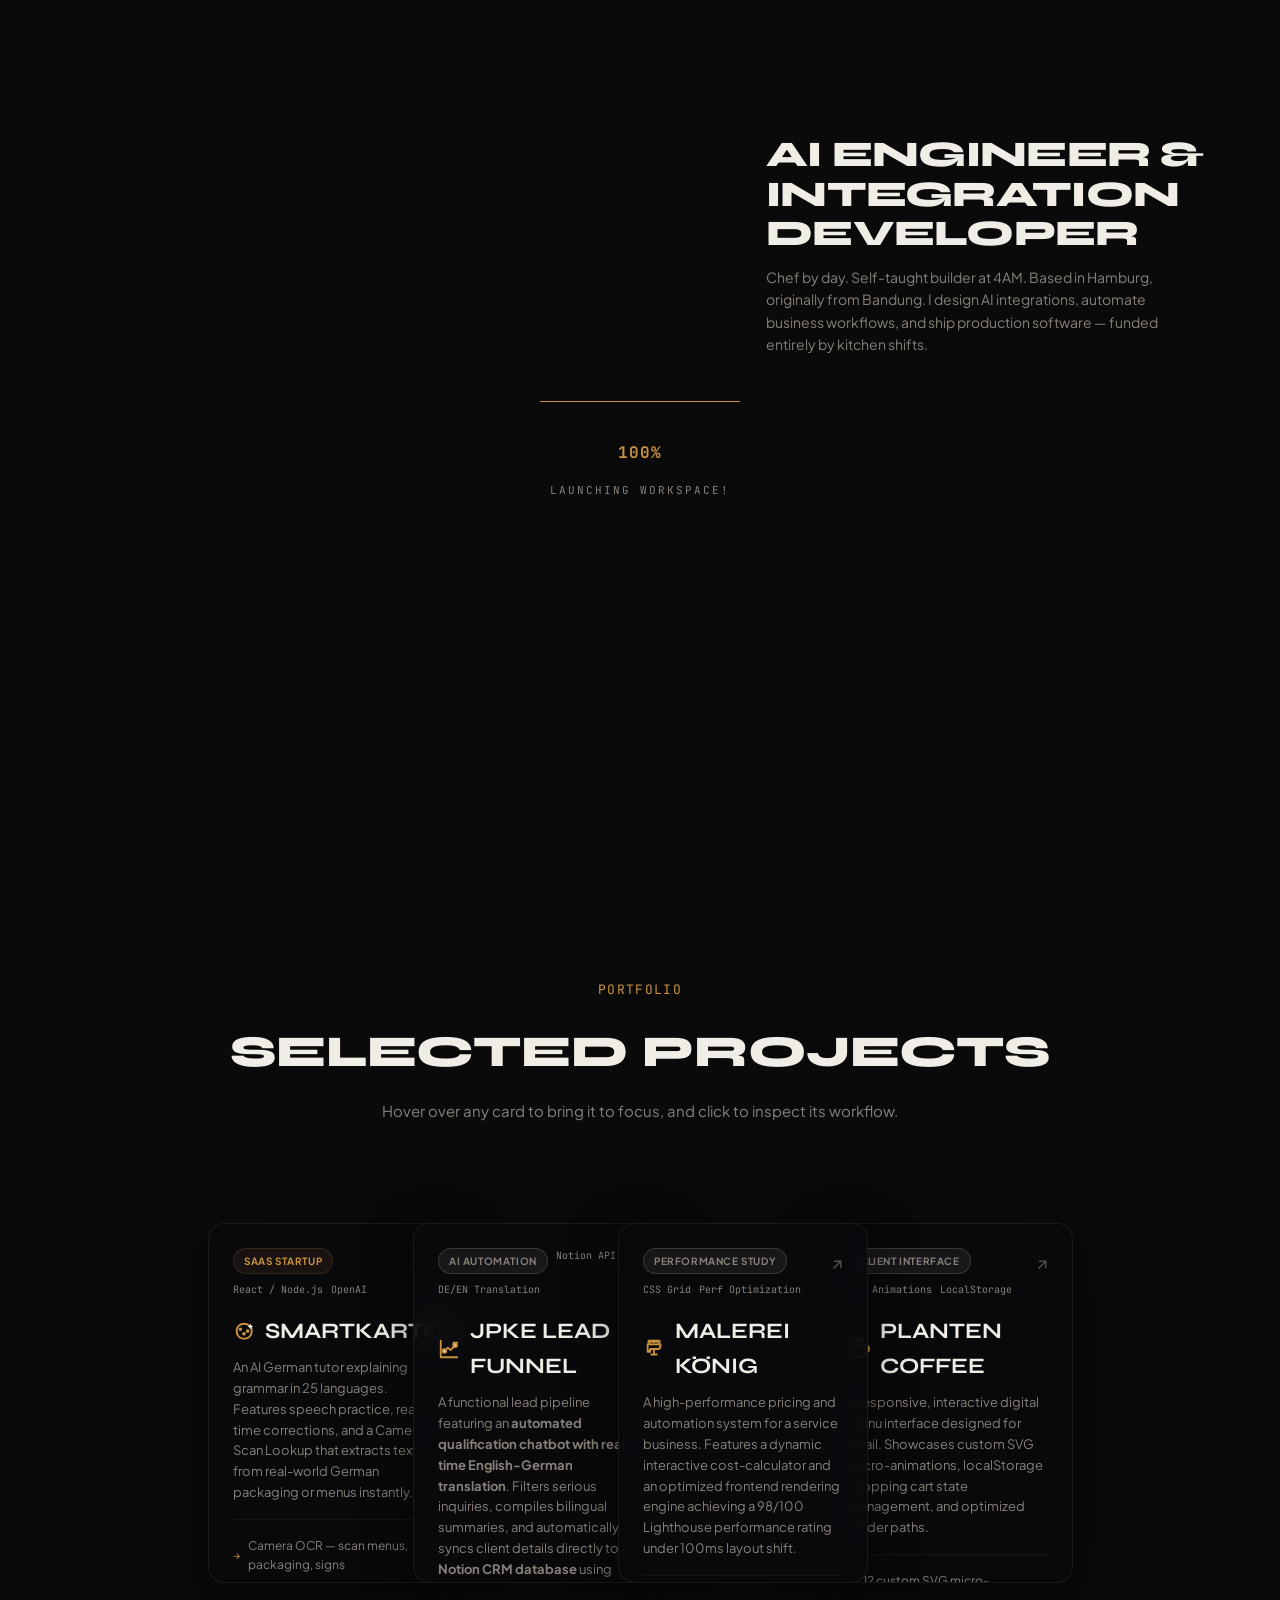
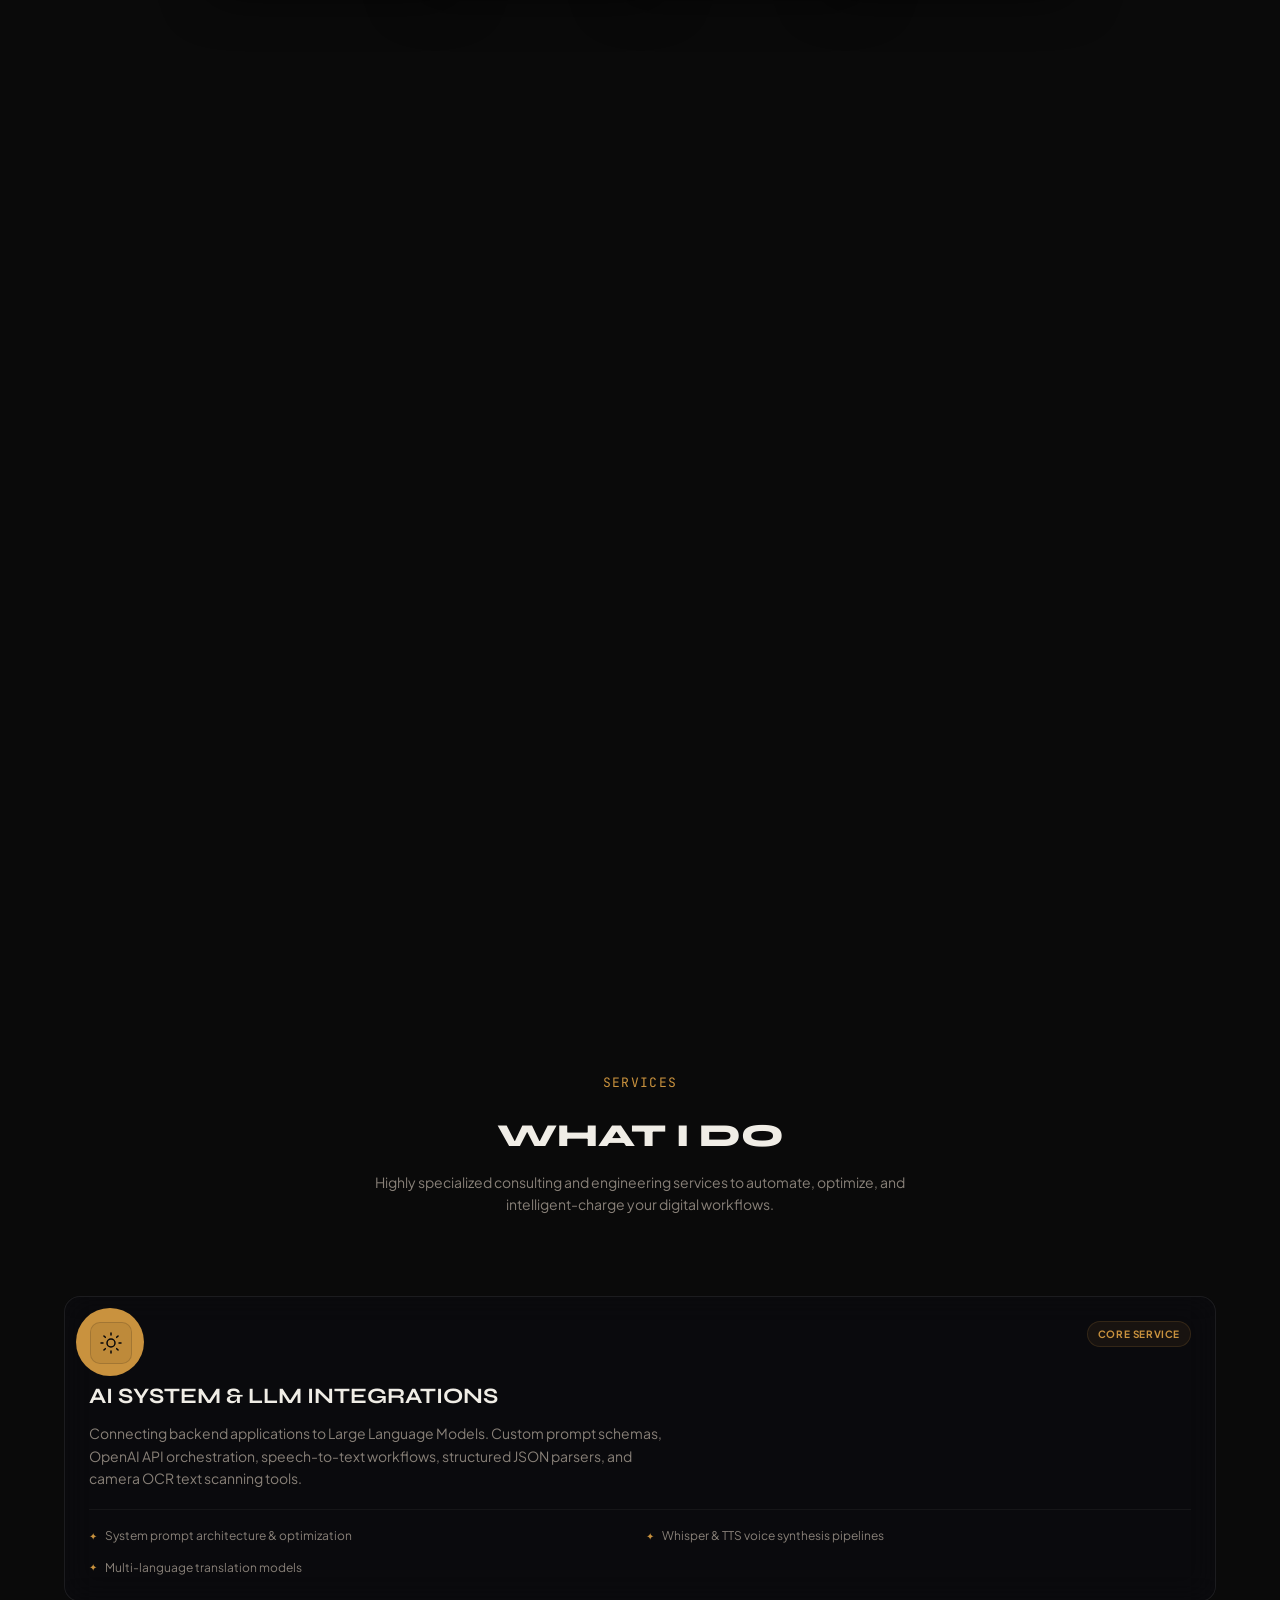
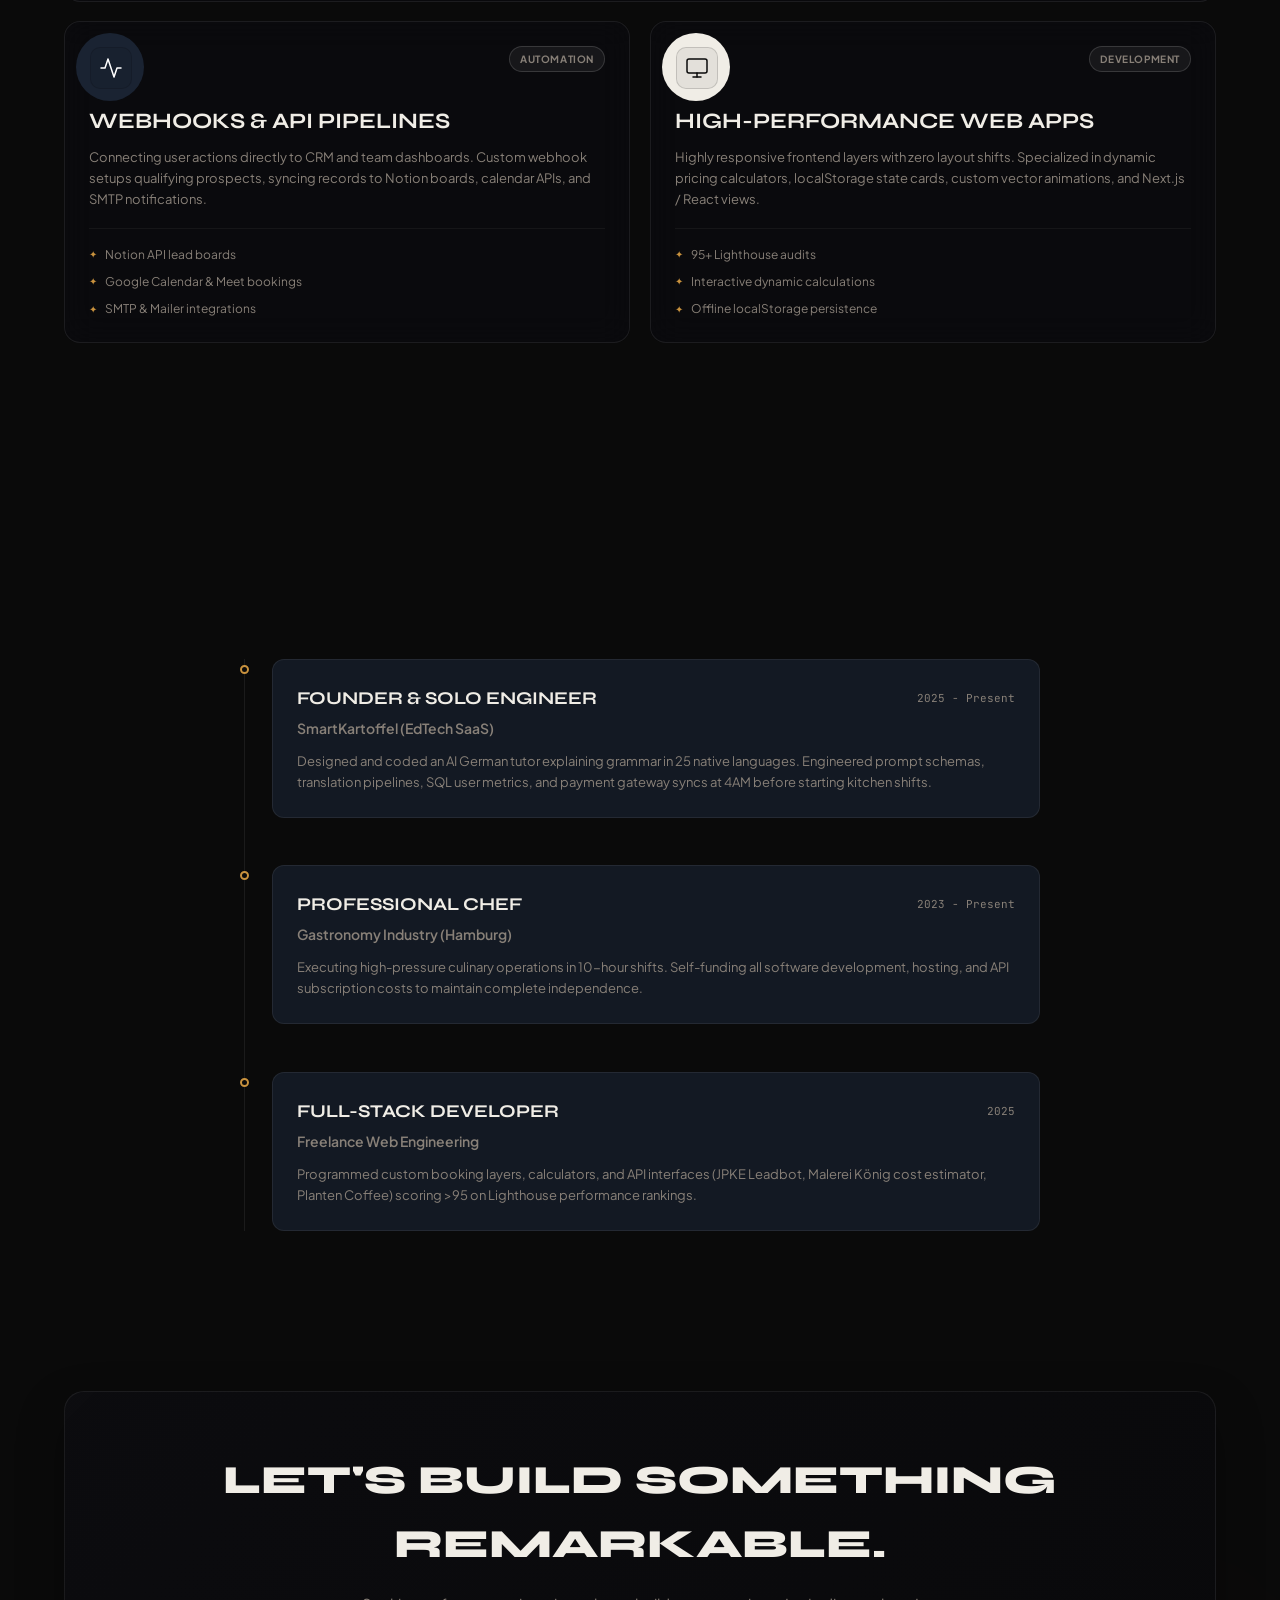
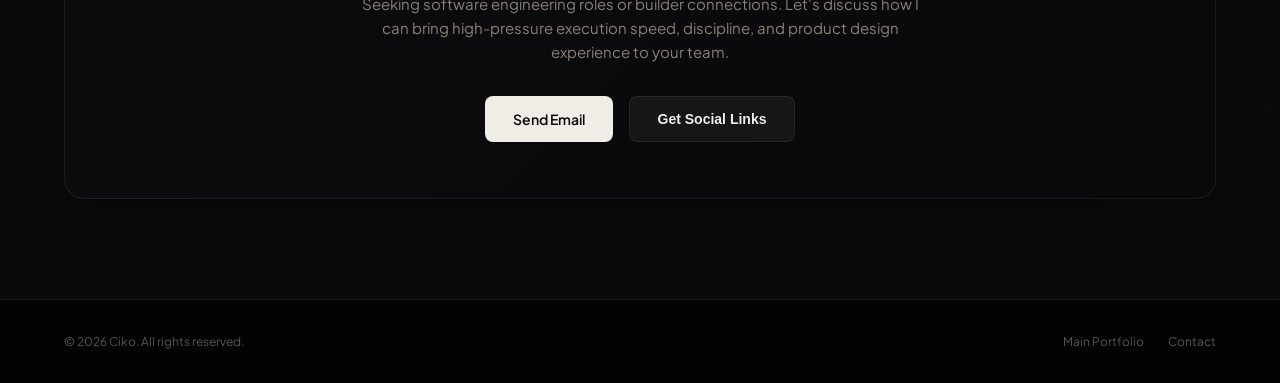
==== commit 22d3e884: "fix: resolve preloader lock and script syntax errors in portfolio" ====
--- a/portfolio/dev/index.html
+++ b/portfolio/dev/index.html
@@ -12,6 +12,7 @@
   <link href="https://fonts.googleapis.com/css2?family=JetBrains+Mono:wght@400;500;700&family=Syne:wght@400;500;600;700;800&family=Plus+Jakarta+Sans:wght@300;400;500;600;700&display=swap" rel="stylesheet">
   
   <link rel="stylesheet" href="style.css">
+  <link rel="icon" type="image/svg+xml" href="favicon.svg">
 </head>
 <body>
 
@@ -249,6 +250,7 @@
       
       <!-- Option A Cyber-Background -->
       <div class="projects-bg-grid"></div>
+      <div class="projects-bg-grid-interactive"></div>
       <div class="projects-bg-glow projects-glow-1"></div>
       <div class="projects-bg-glow projects-glow-2"></div>
       <div class="projects-bg-glow projects-glow-3"></div>
--- a/portfolio/dev/style.css
+++ b/portfolio/dev/style.css
@@ -1635,6 +1635,44 @@
     linear-gradient(to bottom, rgba(255, 255, 255, 0.015) 1px, transparent 1px);
   z-index: 1;
   pointer-events: none;
+  animation: grid-drift 22s linear infinite;
+}
+
+.projects-bg-grid-interactive {
+  position: absolute;
+  inset: 0;
+  background-size: 40px 40px;
+  background-image: 
+    linear-gradient(to right, rgba(56, 189, 248, 0.12) 1px, transparent 1px),
+    linear-gradient(to bottom, rgba(56, 189, 248, 0.12) 1px, transparent 1px);
+  z-index: 2;
+  pointer-events: none;
+  opacity: 0;
+  -webkit-mask-image: radial-gradient(
+    300px circle at var(--mouse-x, 50%) var(--mouse-y, 50%),
+    black 20%,
+    transparent 80%
+  );
+  mask-image: radial-gradient(
+    300px circle at var(--mouse-x, 50%) var(--mouse-y, 50%),
+    black 20%,
+    transparent 80%
+  );
+  transition: opacity 0.6s cubic-bezier(0.16, 1, 0.3, 1);
+  animation: grid-drift 22s linear infinite;
+}
+
+.projects-section:hover .projects-bg-grid-interactive {
+  opacity: 1;
+}
+
+@keyframes grid-drift {
+  0% {
+    background-position: 0 0;
+  }
+  100% {
+    background-position: 40px 40px;
+  }
 }
 
 .projects-bg-glow {
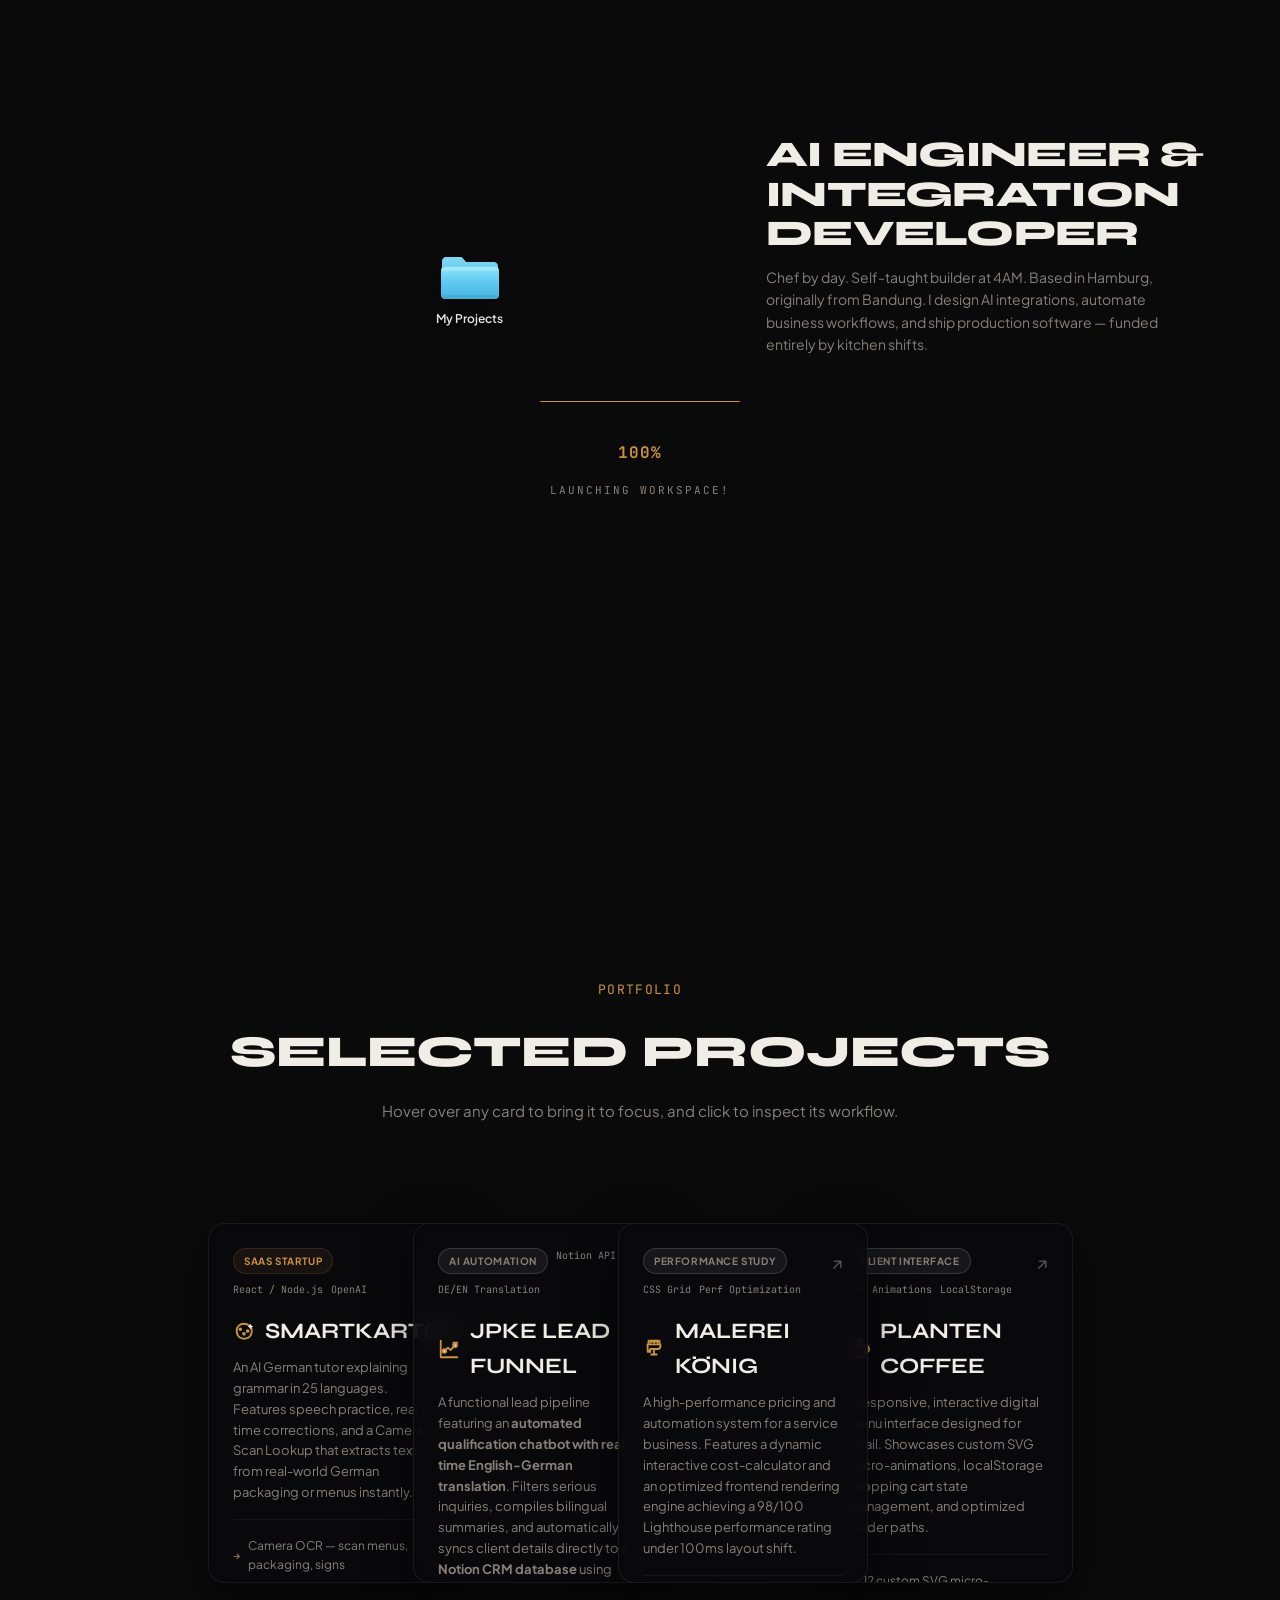
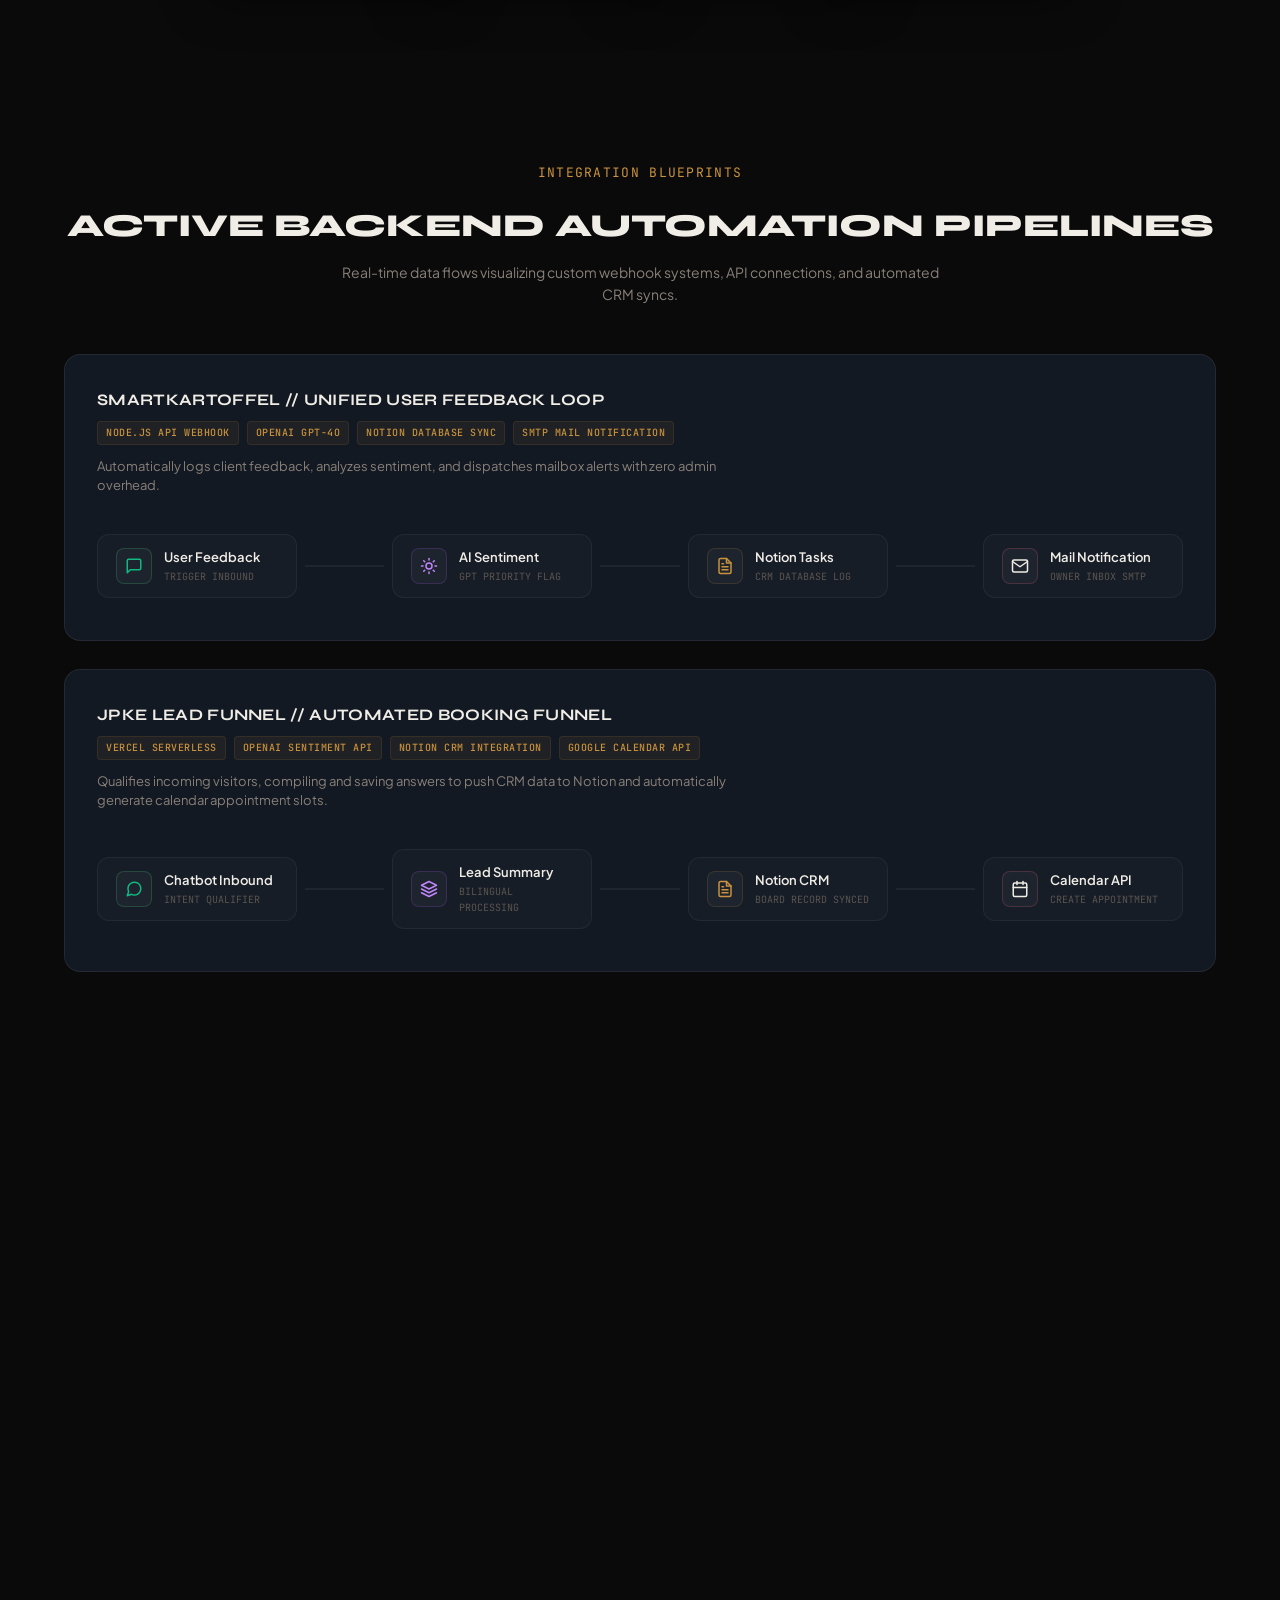
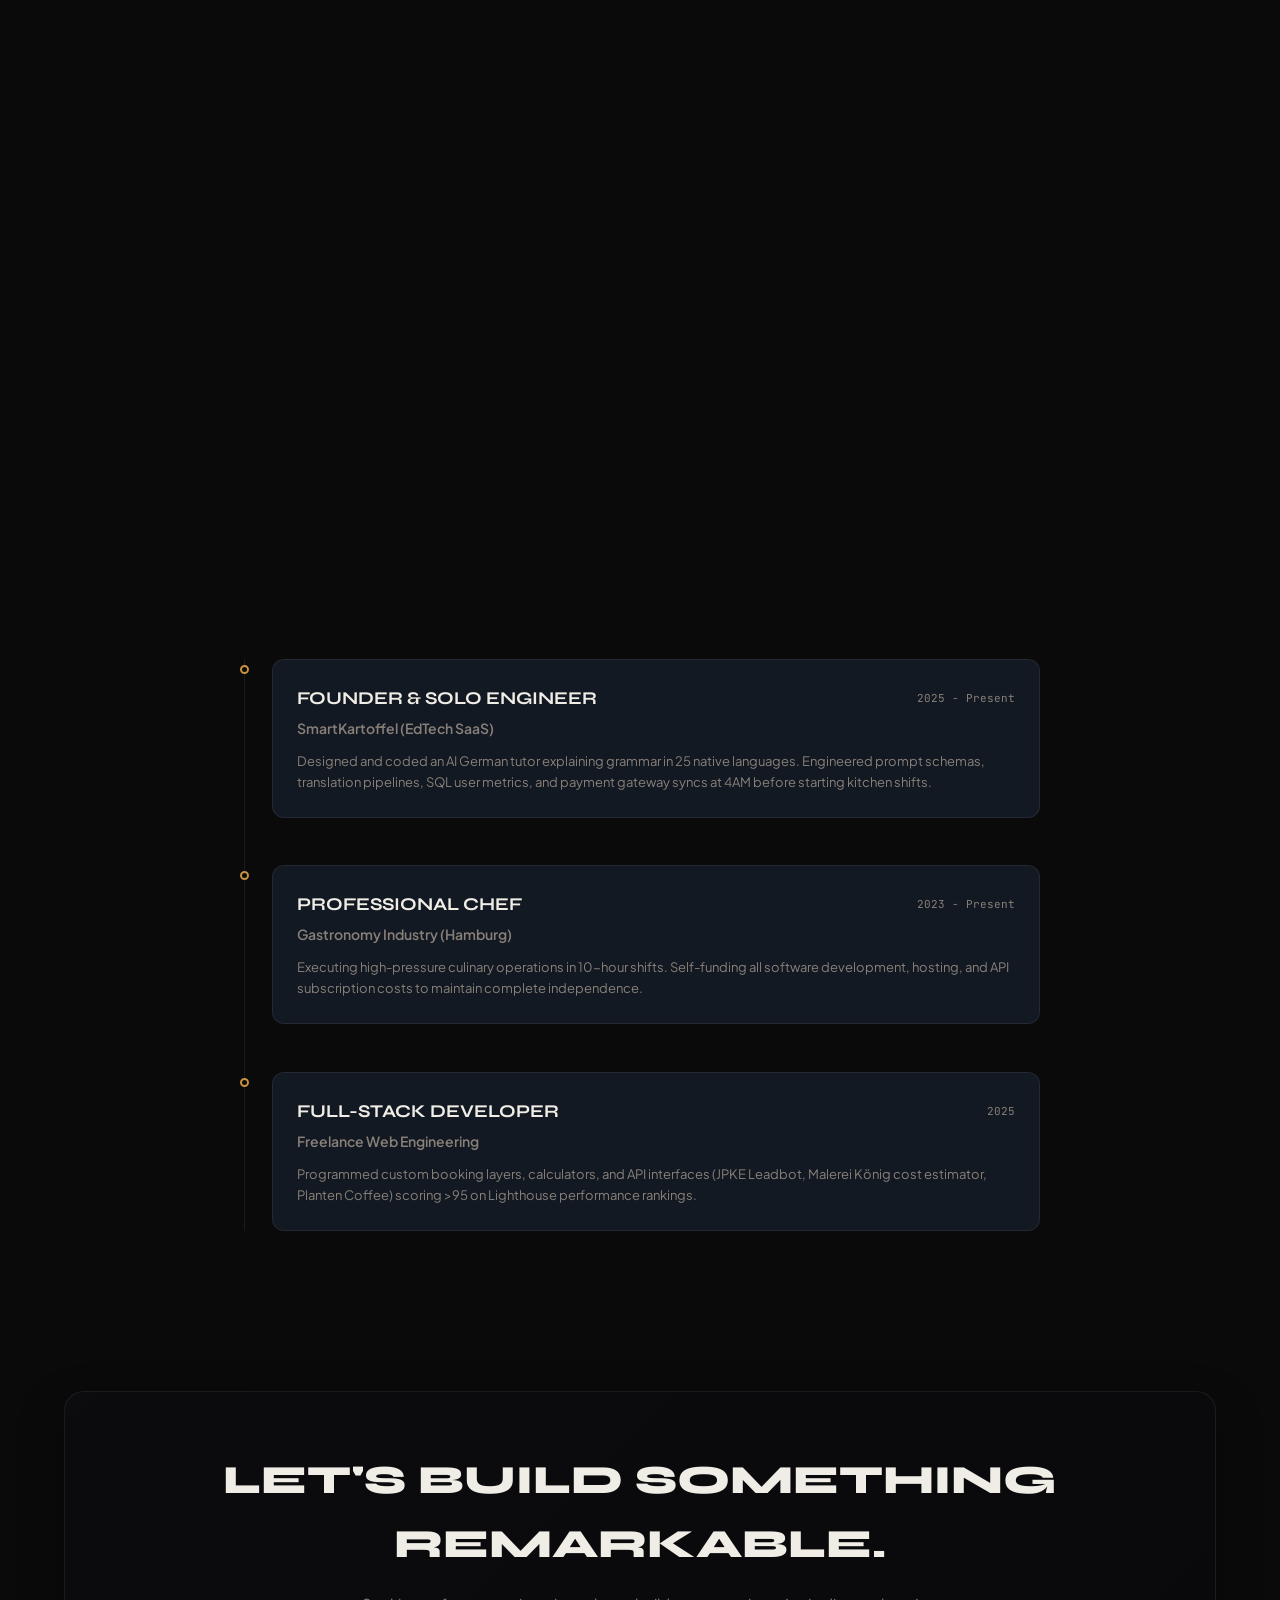
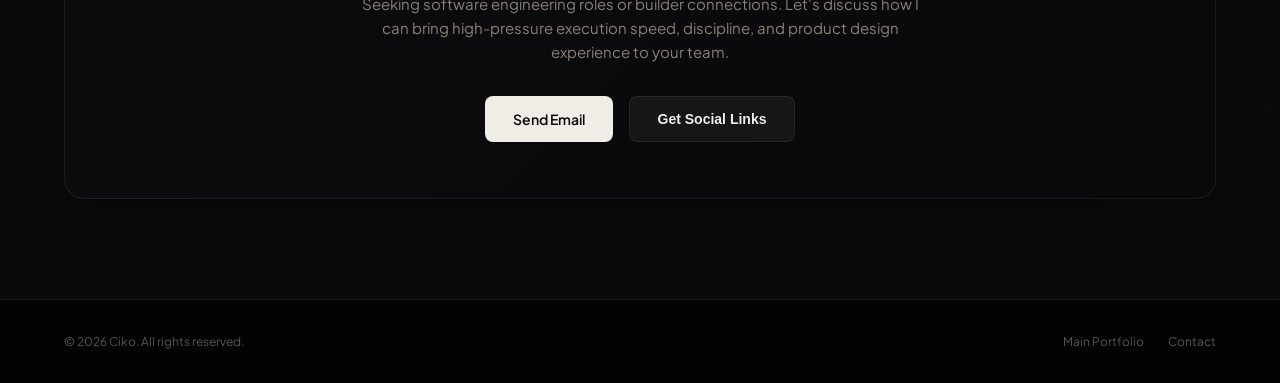
==== commit 655e9d5e: "fix: resolve source code 404 links and keep portfolio in sync with latest changes" ====
--- a/portfolio/dev/index.html
+++ b/portfolio/dev/index.html
@@ -63,6 +63,14 @@
         <a href="#timeline" data-translate-id="nav-timeline">Timeline</a>
       </nav>
       <div class="nav-right">
+        <div class="lang-switcher">
+          <button class="lang-btn active" data-lang="en">
+            <span class="flag">🇺🇸</span> EN
+          </button>
+          <button class="lang-btn" data-lang="de">
+            <span class="flag">🇩🇪</span> DE
+          </button>
+        </div>
         <a href="mailto:rico.jonathan80@gmail.com" class="cta-nav" data-translate-id="nav-cta">Get in touch</a>
       </div>
       <button class="mobile-toggle" aria-label="Toggle navigation">
@@ -74,6 +82,14 @@
 
   <!-- Mobile Nav Overlay -->
   <div class="mobile-nav">
+    <div class="lang-switcher-mobile">
+      <button class="lang-btn active" data-lang="en">
+        <span class="flag">🇺🇸</span> EN
+      </button>
+      <button class="lang-btn" data-lang="de">
+        <span class="flag">🇩🇪</span> DE
+      </button>
+    </div>
     <a href="#terminal" data-translate-id="nav-terminal">Terminal</a>
     <a href="#projects" data-translate-id="nav-projects">Projects</a>
     <a href="#services" data-translate-id="nav-services">Services</a>
@@ -841,7 +857,7 @@
     <div class="footer-container">
       <p data-translate-id="footer-text">© 2026 Ciko. All rights reserved.</p>
       <div class="footer-links">
-        <a href="../" data-translate-id="footer-main">Main Portfolio</a>
+        <a href="#hero" data-translate-id="footer-main">Main Portfolio</a>
         <a href="mailto:rico.jonathan80@gmail.com" data-translate-id="footer-contact">Contact</a>
       </div>
     </div>
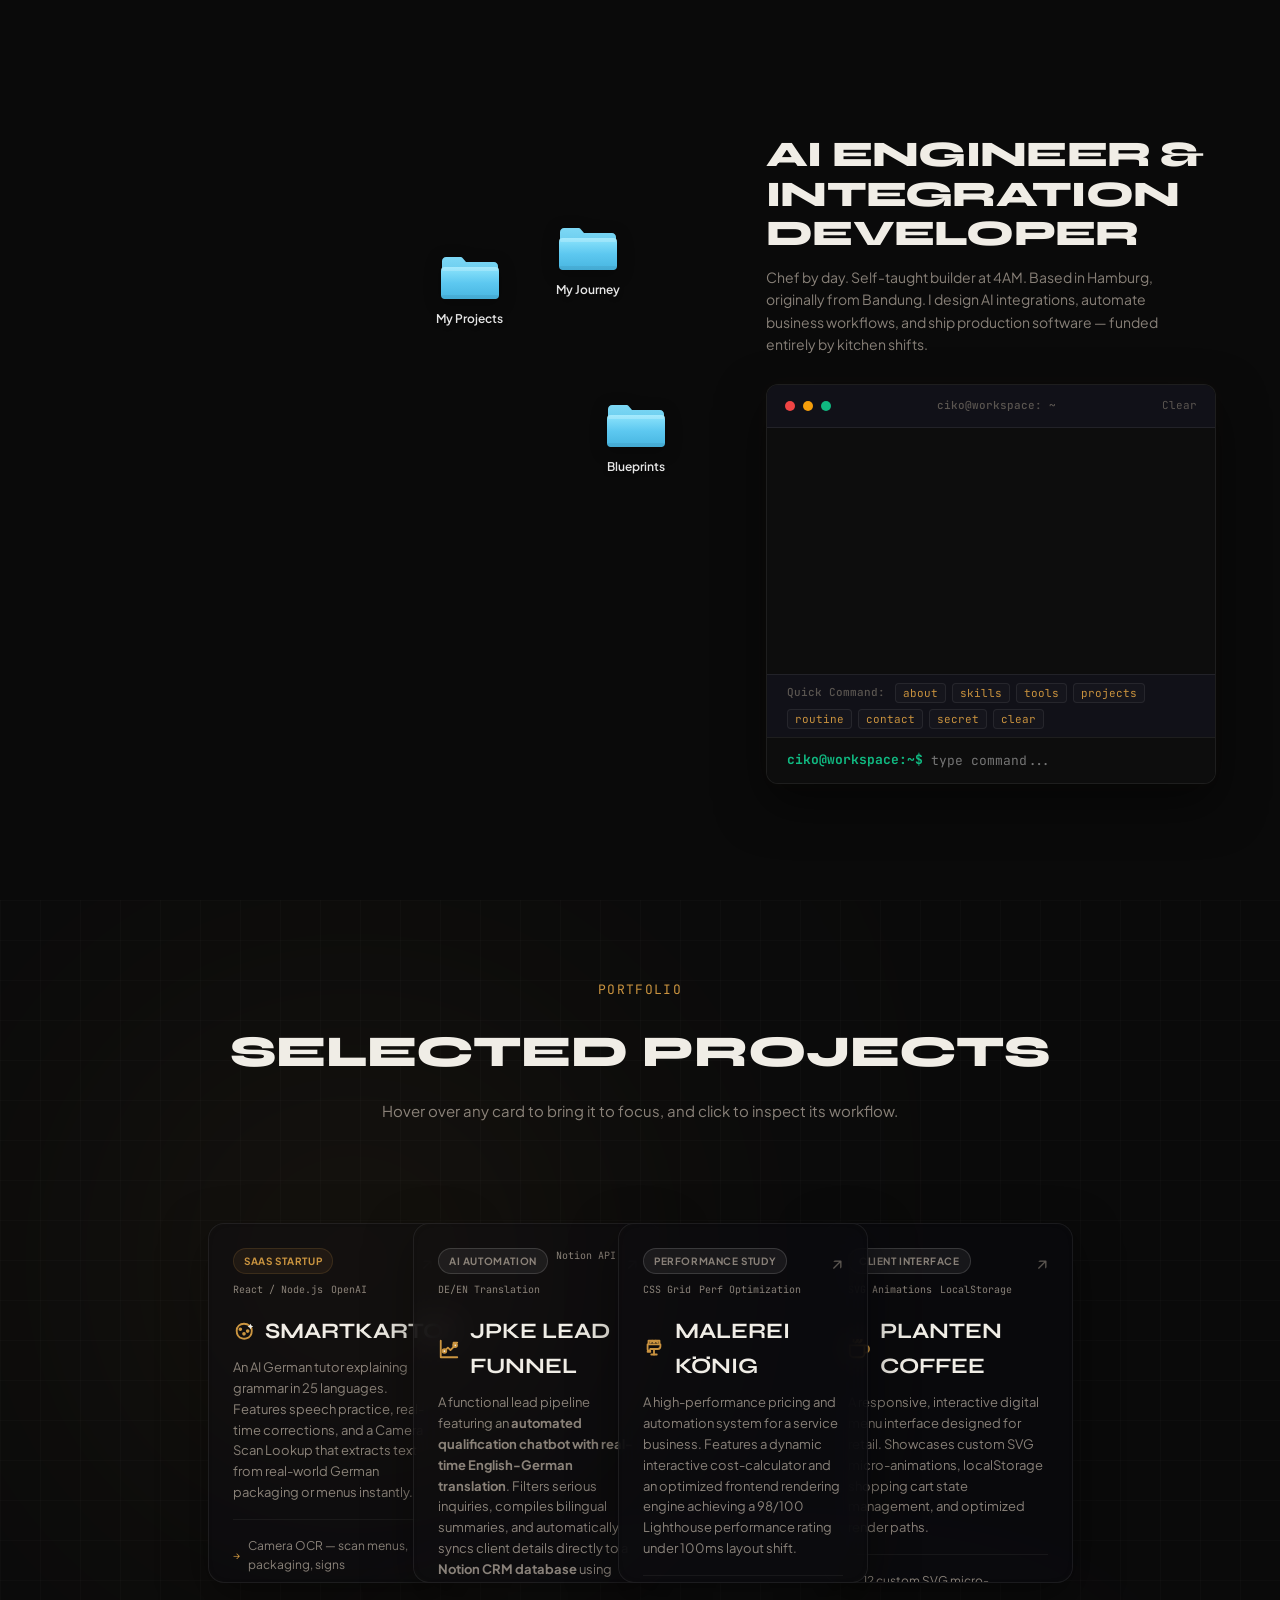
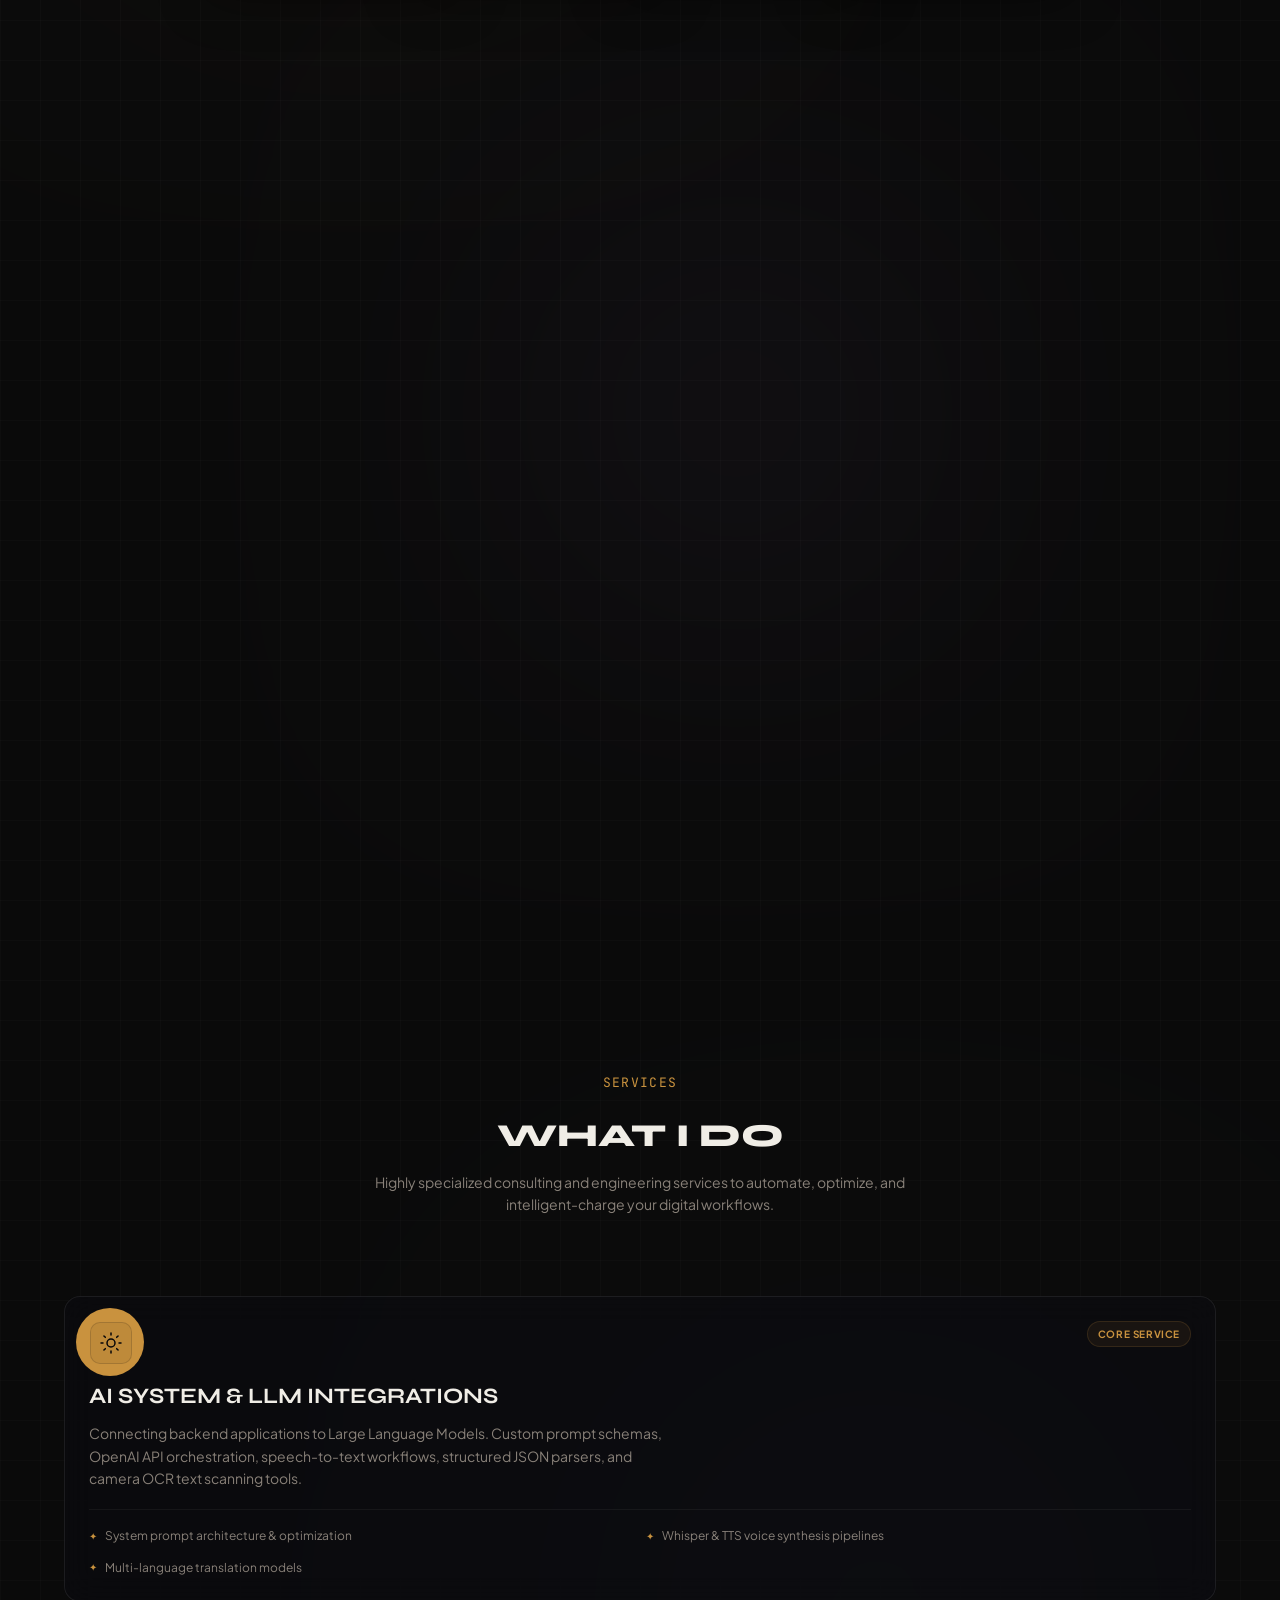
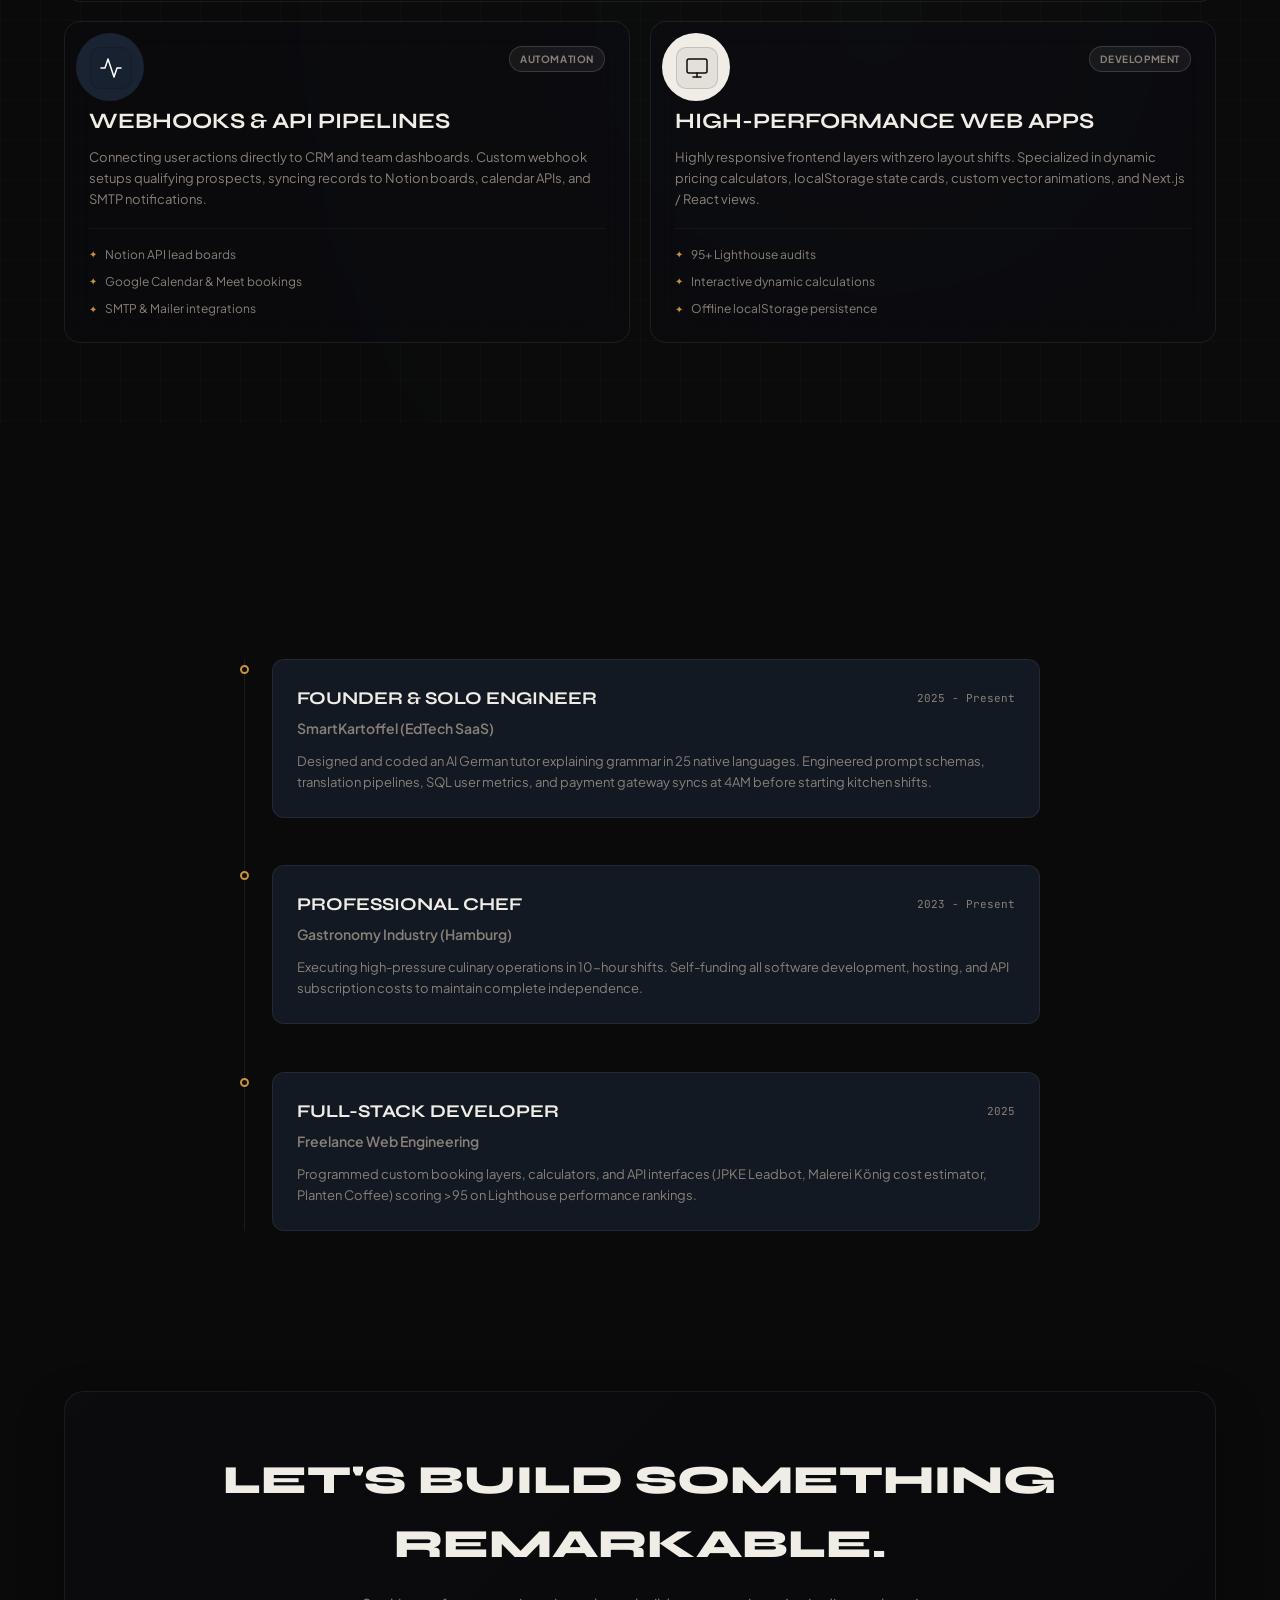
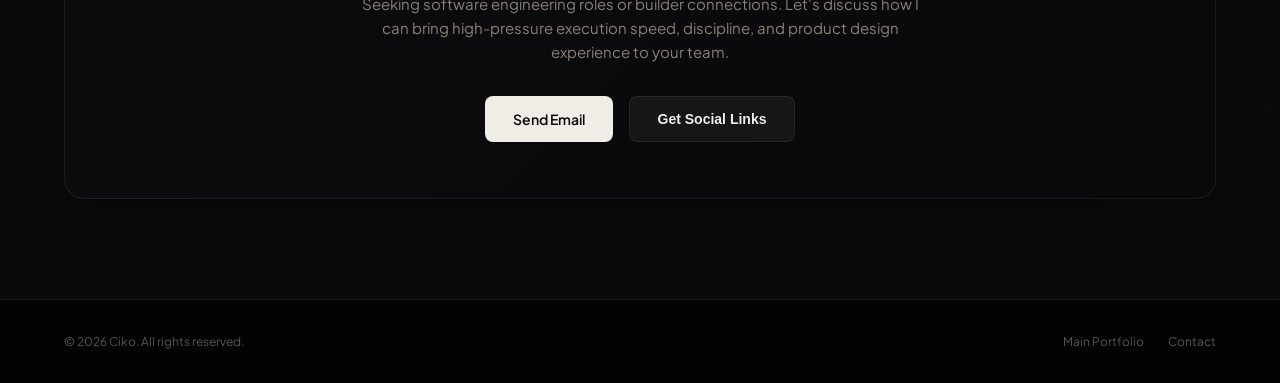
==== commit ae21be2d: "fix: point hero section GitHub icon link to Digital-Garden repo" ====
--- a/portfolio/dev/index.html
+++ b/portfolio/dev/index.html
@@ -243,7 +243,7 @@
                 <path d="M23.498 6.163a3.003 3.003 0 0 0-2.11-2.11C19.518 3.545 12 3.545 12 3.545s-7.518 0-9.388.508a3.003 3.003 0 0 0-2.11 2.11C0 8.033 0 12 0 12s0 3.967.502 5.837a3.003 3.003 0 0 0 2.11 2.11c1.87.508 9.388.508 9.388.508s7.518 0 9.388-.508a3.003 3.003 0 0 0 2.11-2.11C24 15.967 24 12 24 12s0-3.967-.502-5.837zM9.545 15.568V8.432L15.818 12l-6.273 3.568z"/>
               </svg>
             </a>
-            <a href="https://github.com/cikojaja" target="_blank" aria-label="GitHub">
+            <a href="https://github.com/cikojaja/Digital-Garden" target="_blank" aria-label="GitHub">
               <svg viewBox="0 0 24 24" xmlns="http://www.w3.org/2000/svg">
                 <path d="M12 .297c-6.63 0-12 5.373-12 12 0 5.303 3.438 9.8 8.205 11.385.6.113.82-.258.82-.577 0-.285-.01-1.04-.015-2.04-3.338.724-4.042-1.61-4.042-1.61C4.422 18.07 3.633 17.7 3.633 17.7c-1.087-.744.084-.729.084-.729 1.205.084 1.838 1.236 1.838 1.236 1.07 1.835 2.809 1.305 3.495.998.108-.776.417-1.305.76-1.605-2.665-.3-5.466-1.332-5.466-5.93 0-1.31.465-2.38 1.235-3.22-.135-.303-.54-1.523.105-3.176 0 0 1.005-.322 3.3 1.23.96-.267 1.98-.399 3-.405 1.02.006 2.04.138 3 .405 2.28-1.552 3.285-1.23 3.285-1.23.645 1.653.24 2.873.12 3.176.765.84 1.23 1.91 1.23 3.22 0 4.61-2.805 5.625-5.475 5.92.42.36.81 1.096.81 2.22 0 1.606-.015 2.896-.015 3.286 0 .315.21.69.825.57C20.565 22.092 24 17.592 24 12.297c0-6.627-5.373-12-12-12"/>
               </svg>
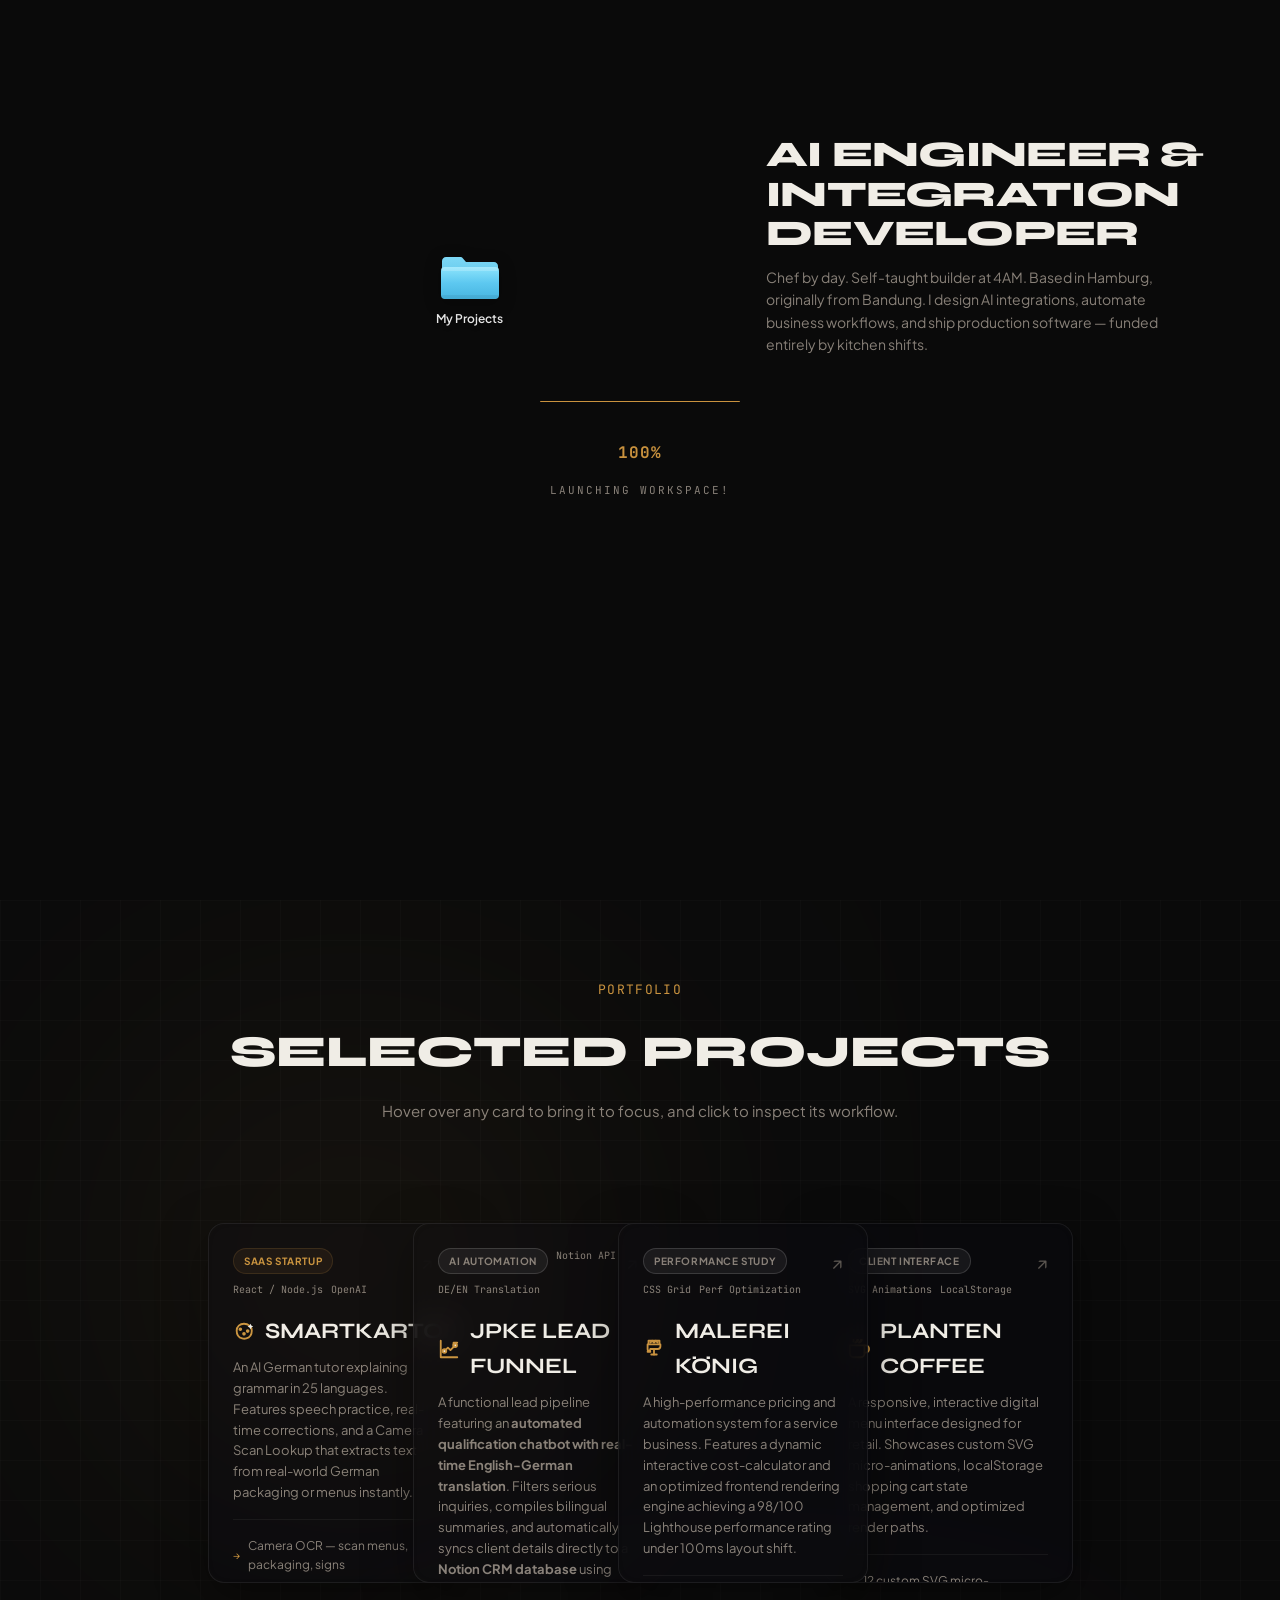
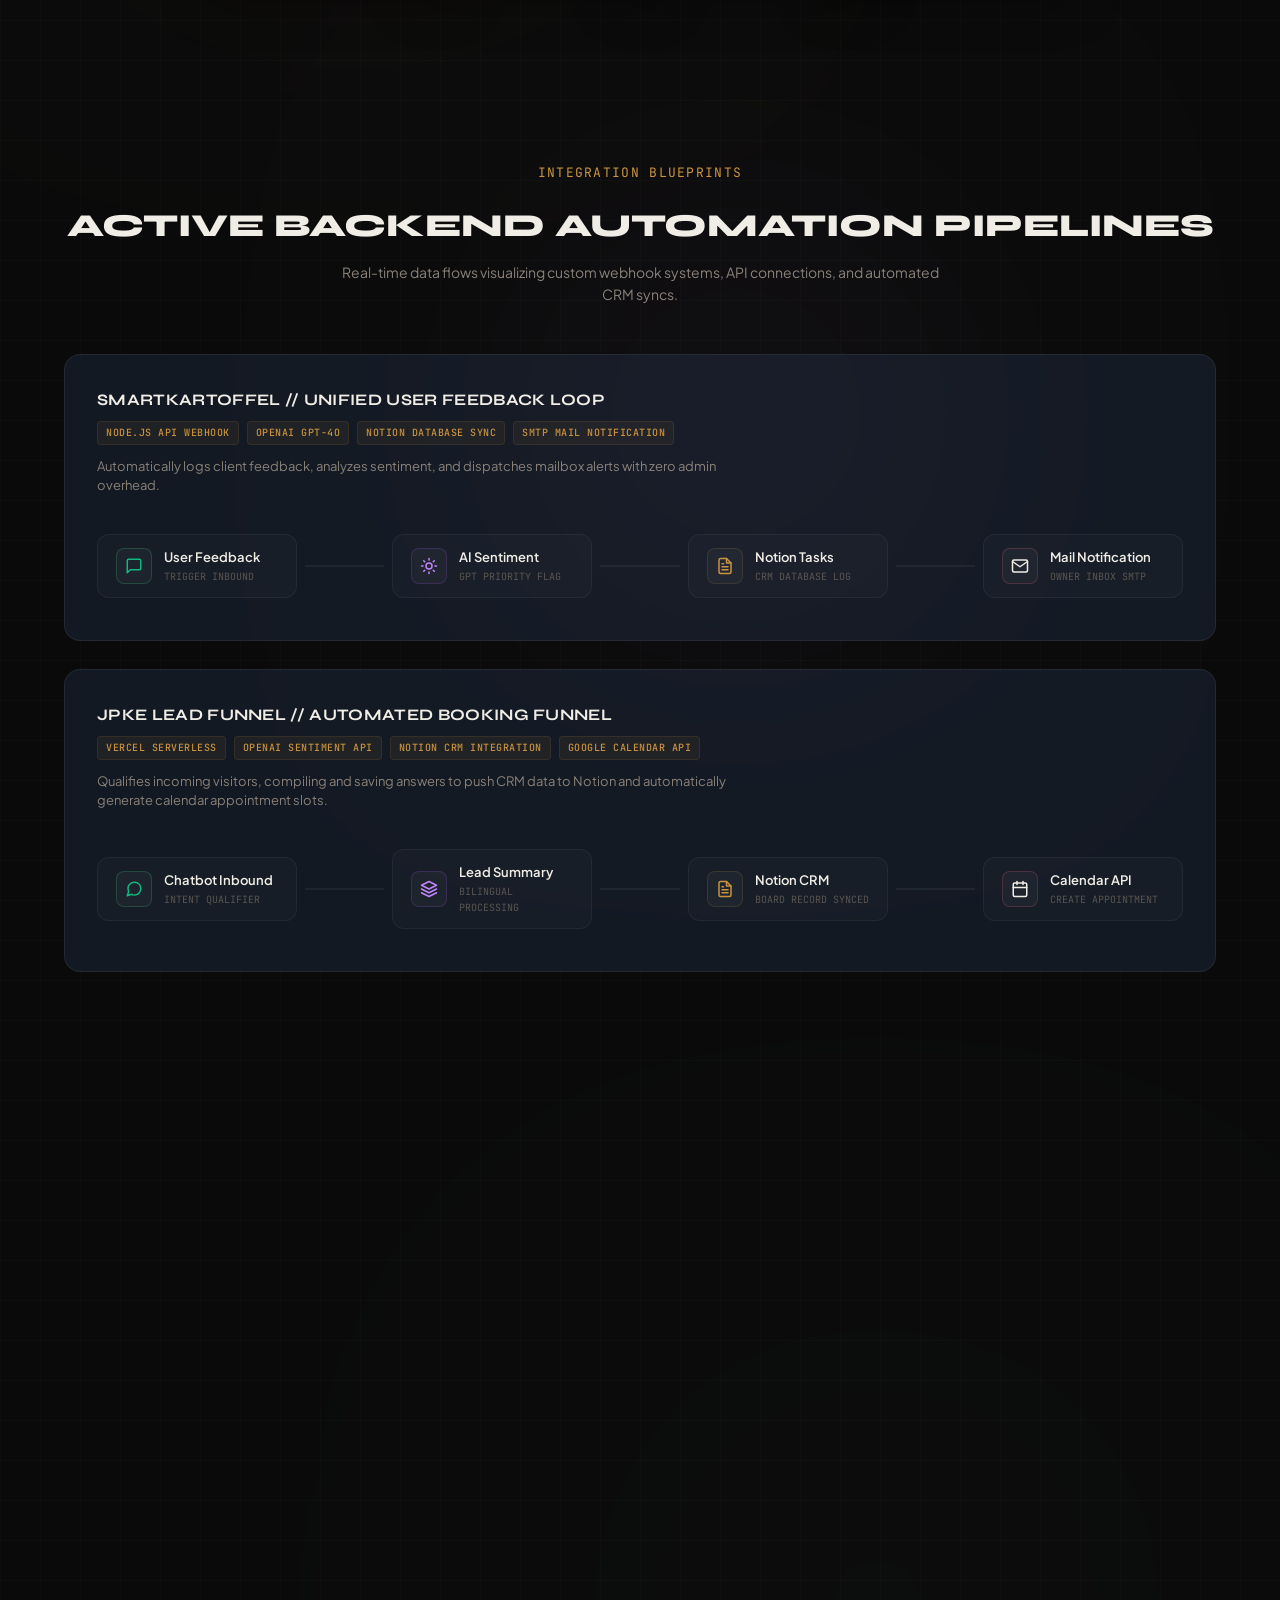
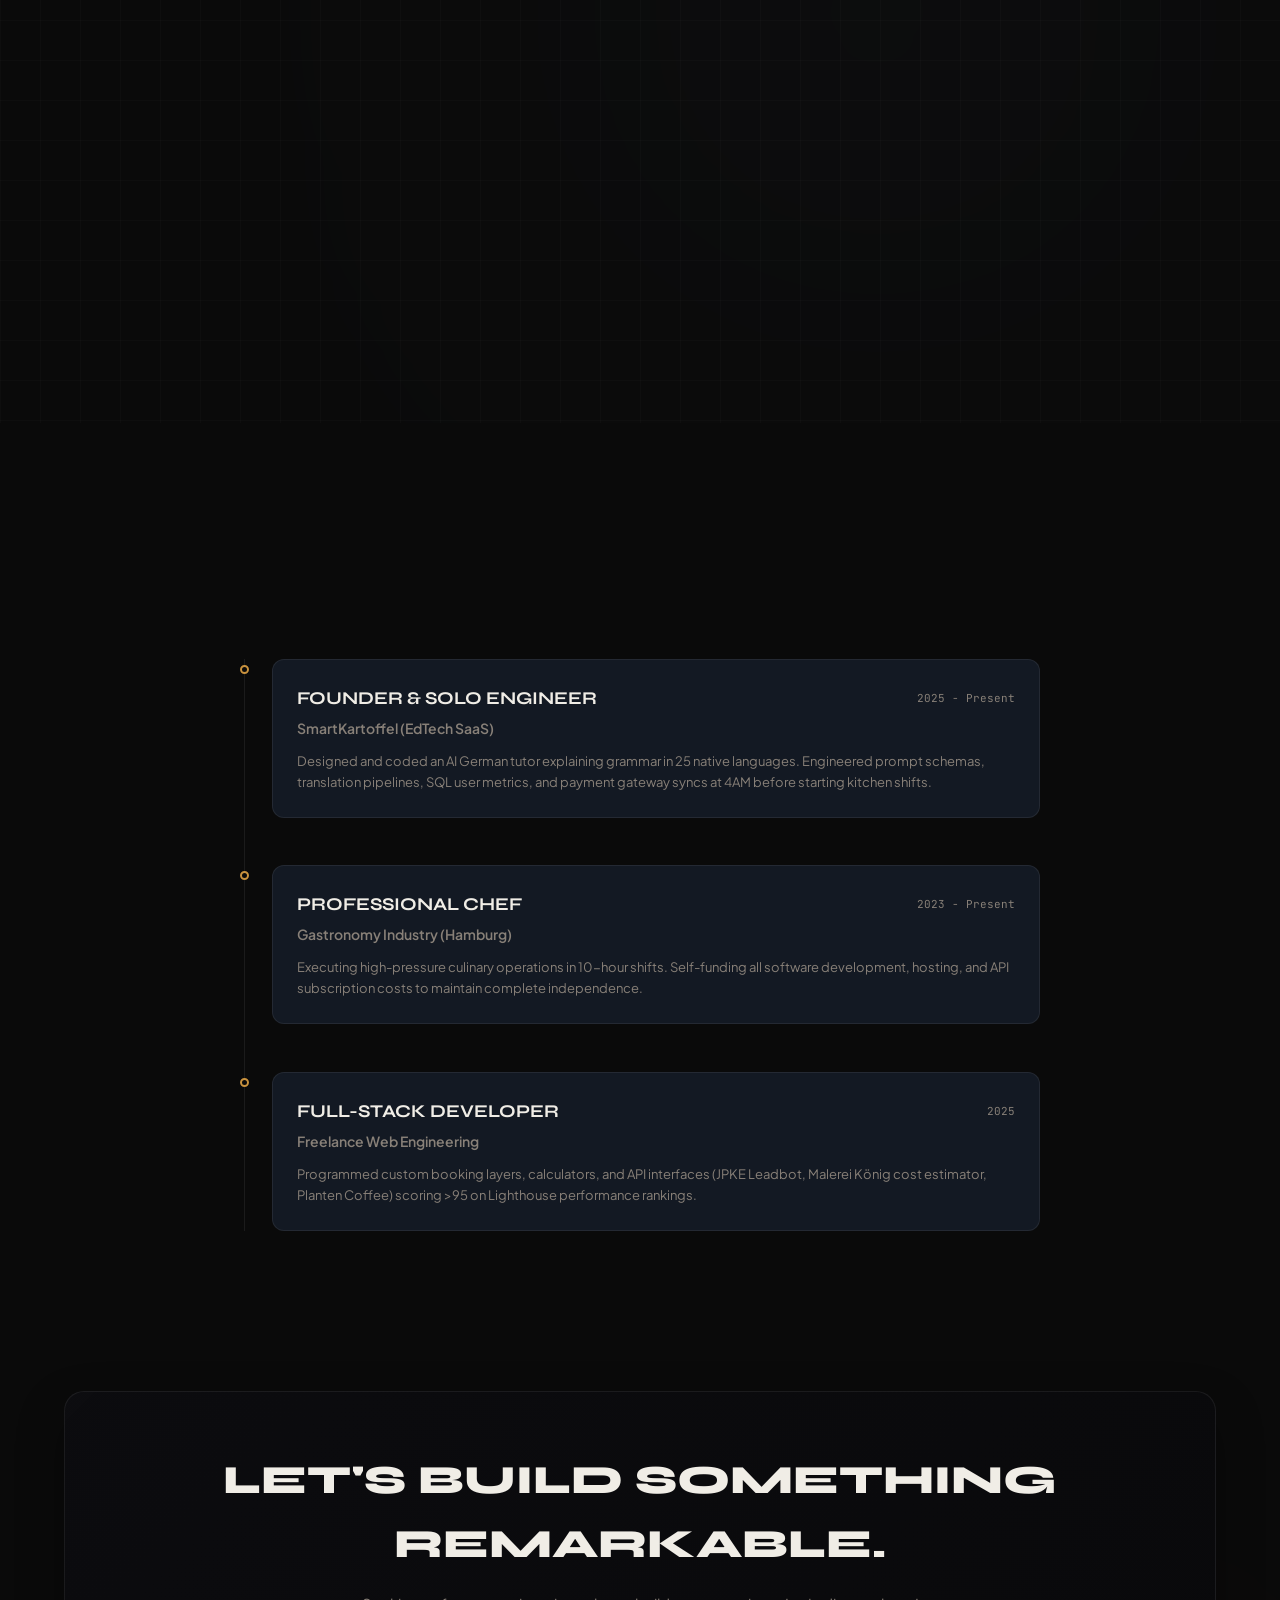
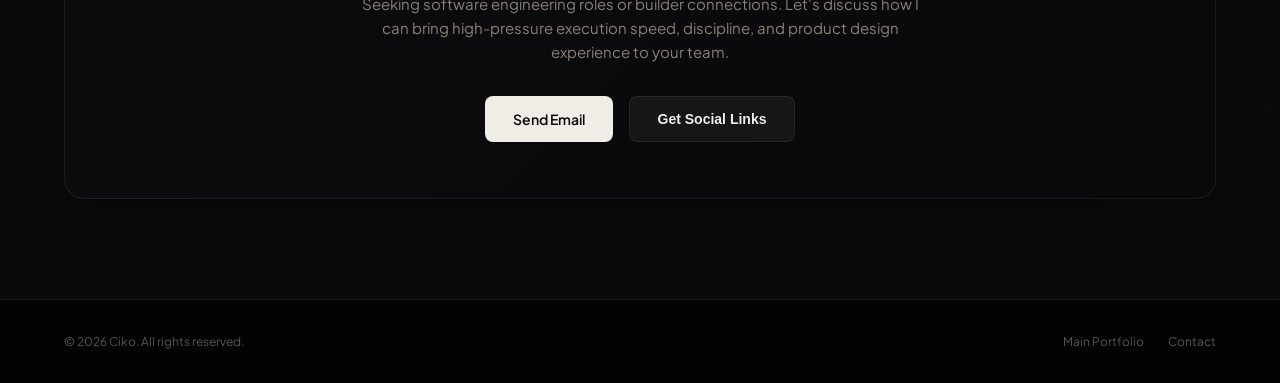
==== commit 3f152437: "feat: add mobile swipe navigation, indicators, and nav arrows for project deck card" ====
--- a/portfolio/dev/index.html
+++ b/portfolio/dev/index.html
@@ -414,12 +414,20 @@
         </div>
       </div>
 
-      <!-- Mobile Carousel Indicators -->
-      <div class="mobile-carousel-indicator">
-        <span class="dot active"></span>
-        <span class="dot"></span>
-        <span class="dot"></span>
-        <span class="dot"></span>
+      <!-- Mobile Carousel Navigation Controls -->
+      <div class="deck-navigation">
+        <button class="deck-nav-btn prev-btn" onclick="window.projectsDeck.cycle(false)" aria-label="Previous Project">
+          ←
+        </button>
+        <div class="mobile-carousel-indicator">
+          <span class="dot active" onclick="window.projectsDeck.setIndex(0)"></span>
+          <span class="dot" onclick="window.projectsDeck.setIndex(1)"></span>
+          <span class="dot" onclick="window.projectsDeck.setIndex(2)"></span>
+          <span class="dot" onclick="window.projectsDeck.setIndex(3)"></span>
+        </div>
+        <button class="deck-nav-btn next-btn" onclick="window.projectsDeck.cycle(true)" aria-label="Next Project">
+          →
+        </button>
       </div>
 
       <!-- Integration Blueprints Section -->
--- a/portfolio/dev/style.css
+++ b/portfolio/dev/style.css
@@ -3135,4 +3135,69 @@
   transform: translateY(-1px);
 }
 
-
+/* Deck Navigation Controls (Mobile Only) */
+.deck-navigation {
+  display: none; /* Hidden on desktop */
+}
+
+@media (max-width: 992px) {
+  .deck-navigation {
+    display: flex !important;
+    align-items: center;
+    justify-content: center;
+    gap: 20px;
+    margin: -10px auto 40px auto;
+    position: relative;
+    z-index: 15;
+    user-select: none;
+  }
+
+  .deck-nav-btn {
+    background: rgba(255, 255, 255, 0.03) !important;
+    border: 1px solid rgba(255, 255, 255, 0.08) !important;
+    color: var(--accent-cyan) !important;
+    width: 38px !important;
+    height: 38px !important;
+    border-radius: 50% !important;
+    display: flex !important;
+    align-items: center !important;
+    justify-content: center !important;
+    cursor: pointer !important;
+    font-size: 16px !important;
+    font-weight: bold !important;
+    transition: background 0.3s ease, border-color 0.3s ease, color 0.3s ease, box-shadow 0.3s ease !important;
+    box-shadow: 0 4px 12px rgba(0, 0, 0, 0.3) !important;
+    padding: 0 !important;
+  }
+
+  .deck-nav-btn:hover {
+    background: rgba(201, 146, 62, 0.07) !important;
+    border-color: var(--accent-cyan) !important;
+    color: var(--text-primary) !important;
+    box-shadow: 0 0 10px rgba(56, 189, 248, 0.2) !important;
+  }
+
+  .mobile-carousel-indicator {
+    display: flex !important;
+    gap: 10px !important;
+    align-items: center !important;
+    margin: 0 !important;
+  }
+
+  .mobile-carousel-indicator .dot {
+    width: 8px !important;
+    height: 8px !important;
+    border-radius: 50% !important;
+    background: rgba(255, 255, 255, 0.2) !important;
+    cursor: pointer !important;
+    transition: background 0.3s ease, transform 0.3s ease, box-shadow 0.3s ease !important;
+  }
+
+  .mobile-carousel-indicator .dot.active {
+    background: var(--accent-cyan) !important;
+    transform: scale(1.2) !important;
+    box-shadow: 0 0 8px var(--accent-cyan) !important;
+  }
+}
+
+
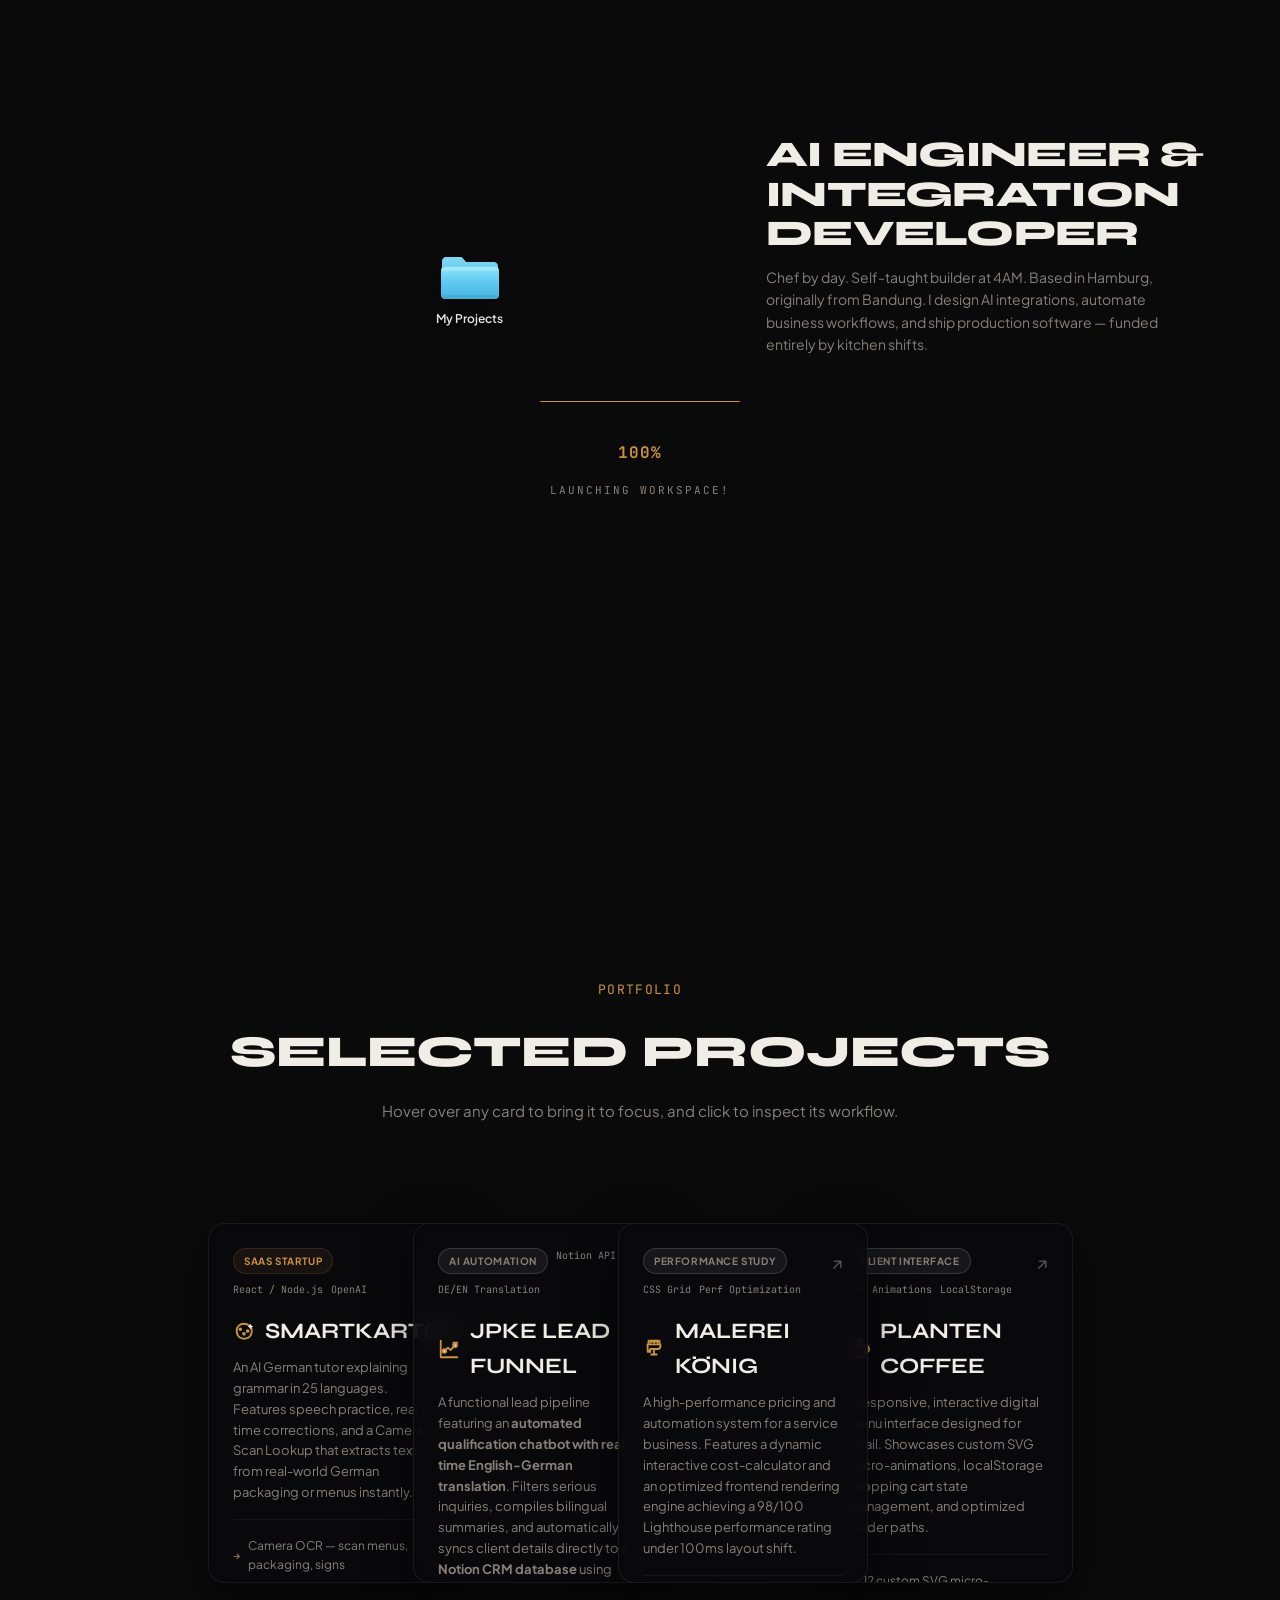
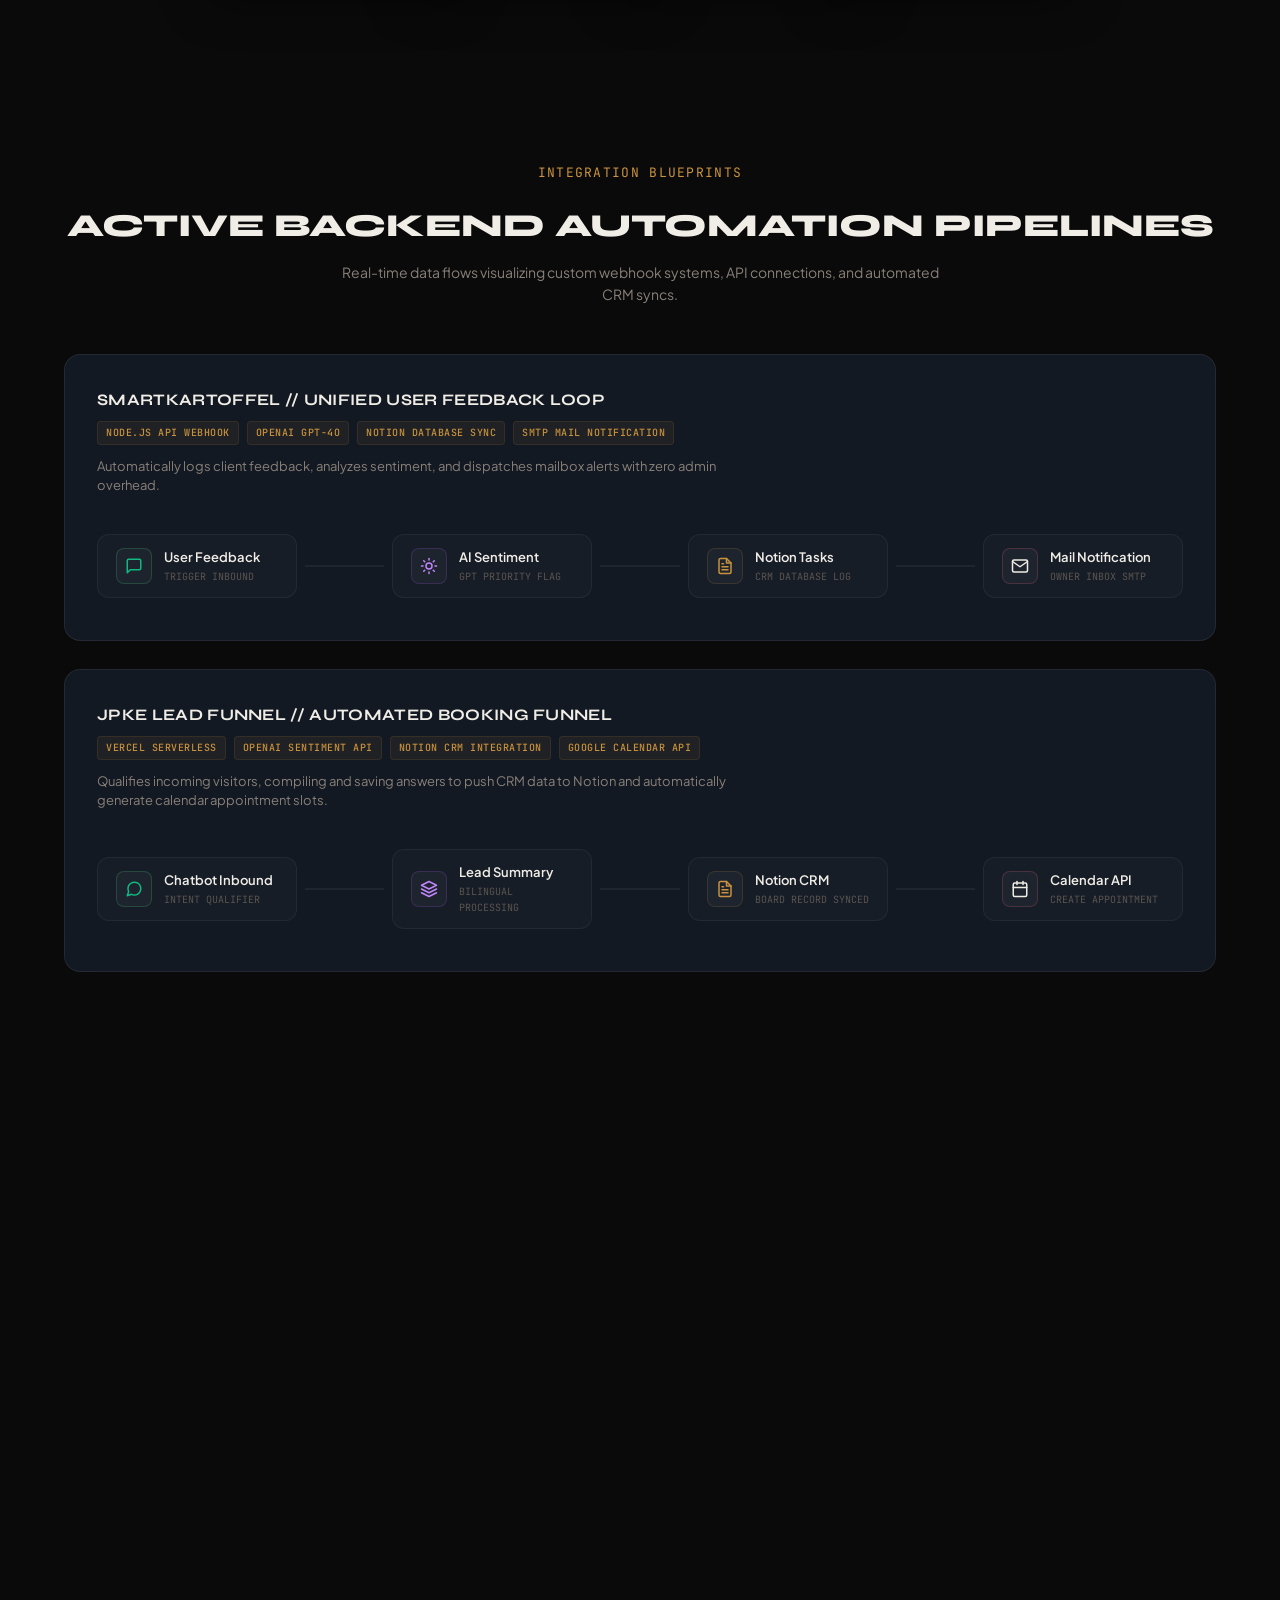
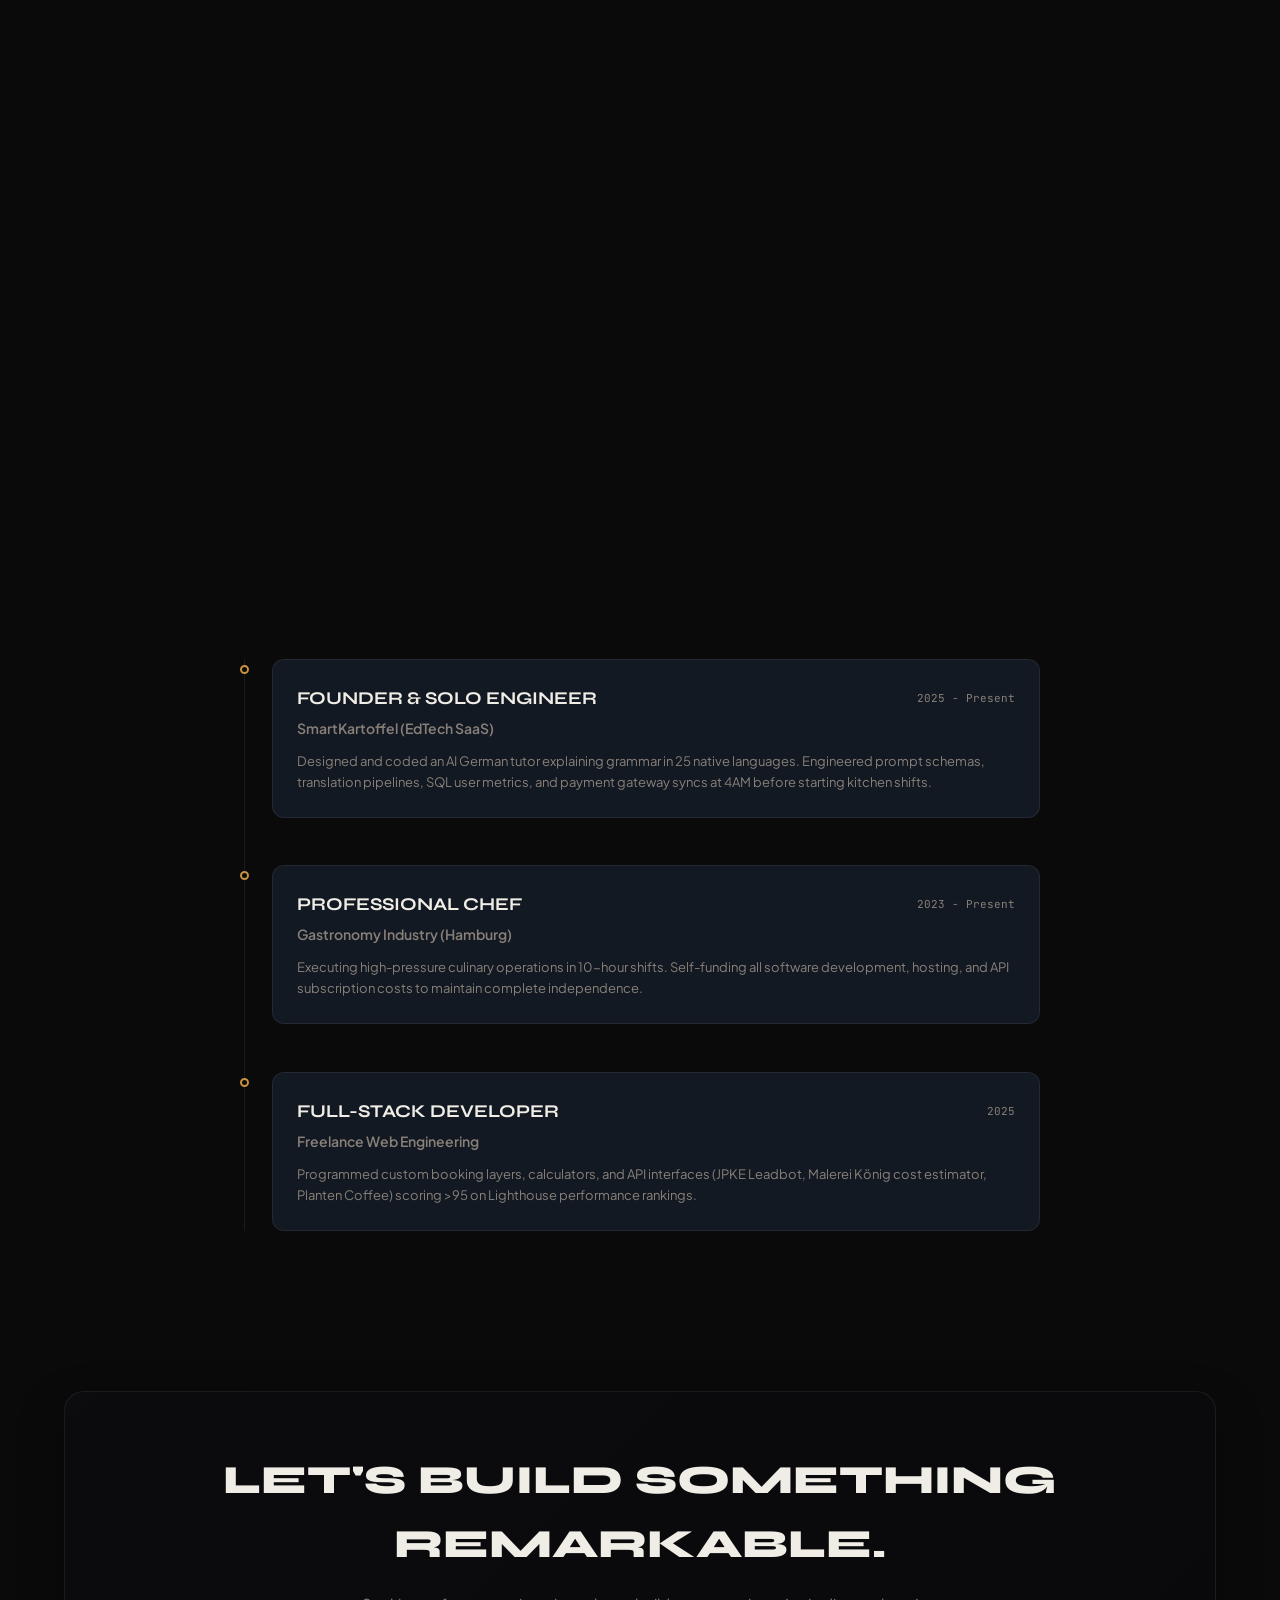
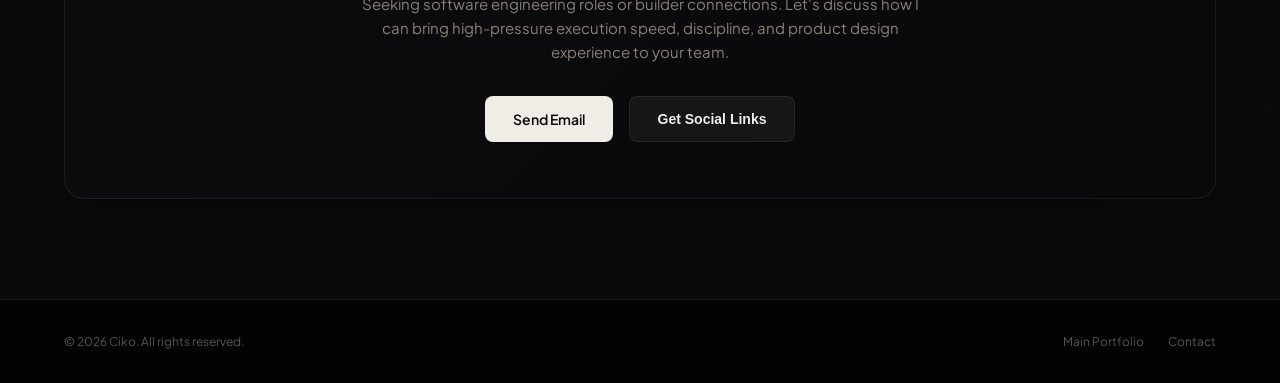
==== commit 0ba58719: "fix: mobile layout horizontal scroll, center fanned deck, and add premium SVG nav arrows" ====
--- a/portfolio/dev/index.html
+++ b/portfolio/dev/index.html
@@ -417,7 +417,9 @@
       <!-- Mobile Carousel Navigation Controls -->
       <div class="deck-navigation">
         <button class="deck-nav-btn prev-btn" onclick="window.projectsDeck.cycle(false)" aria-label="Previous Project">
-          ←
+          <svg width="16" height="16" viewBox="0 0 24 24" fill="none" stroke="currentColor" stroke-width="2.5" stroke-linecap="round" stroke-linejoin="round">
+            <polyline points="15 18 9 12 15 6"></polyline>
+          </svg>
         </button>
         <div class="mobile-carousel-indicator">
           <span class="dot active" onclick="window.projectsDeck.setIndex(0)"></span>
@@ -426,7 +428,9 @@
           <span class="dot" onclick="window.projectsDeck.setIndex(3)"></span>
         </div>
         <button class="deck-nav-btn next-btn" onclick="window.projectsDeck.cycle(true)" aria-label="Next Project">
-          →
+          <svg width="16" height="16" viewBox="0 0 24 24" fill="none" stroke="currentColor" stroke-width="2.5" stroke-linecap="round" stroke-linejoin="round">
+            <polyline points="9 18 15 12 9 6"></polyline>
+          </svg>
         </button>
       </div>
 
--- a/portfolio/dev/style.css
+++ b/portfolio/dev/style.css
@@ -39,6 +39,8 @@
 html {
   scroll-behavior: smooth;
   background-color: var(--bg-dark);
+  overflow-x: hidden;
+  width: 100%;
 }
 
 body {
@@ -48,6 +50,7 @@
   line-height: 1.6;
   overflow-x: hidden;
   position: relative;
+  width: 100%;
 }
 
 /* ── Custom Background Glows ────────────────────────────── */
@@ -2513,6 +2516,7 @@
     box-shadow: none !important;
     margin-top: 40px;
     width: 100% !important;
+    margin-left: 0 !important;
   }
   .project-deck-container.layout-deck .project-deck-card {
     position: absolute !important;
@@ -3177,6 +3181,14 @@
     box-shadow: 0 0 10px rgba(56, 189, 248, 0.2) !important;
   }
 
+  .deck-nav-btn svg {
+    transition: transform 0.2s ease !important;
+  }
+
+  .deck-nav-btn:hover svg {
+    transform: scale(1.1) !important;
+  }
+
   .mobile-carousel-indicator {
     display: flex !important;
     gap: 10px !important;
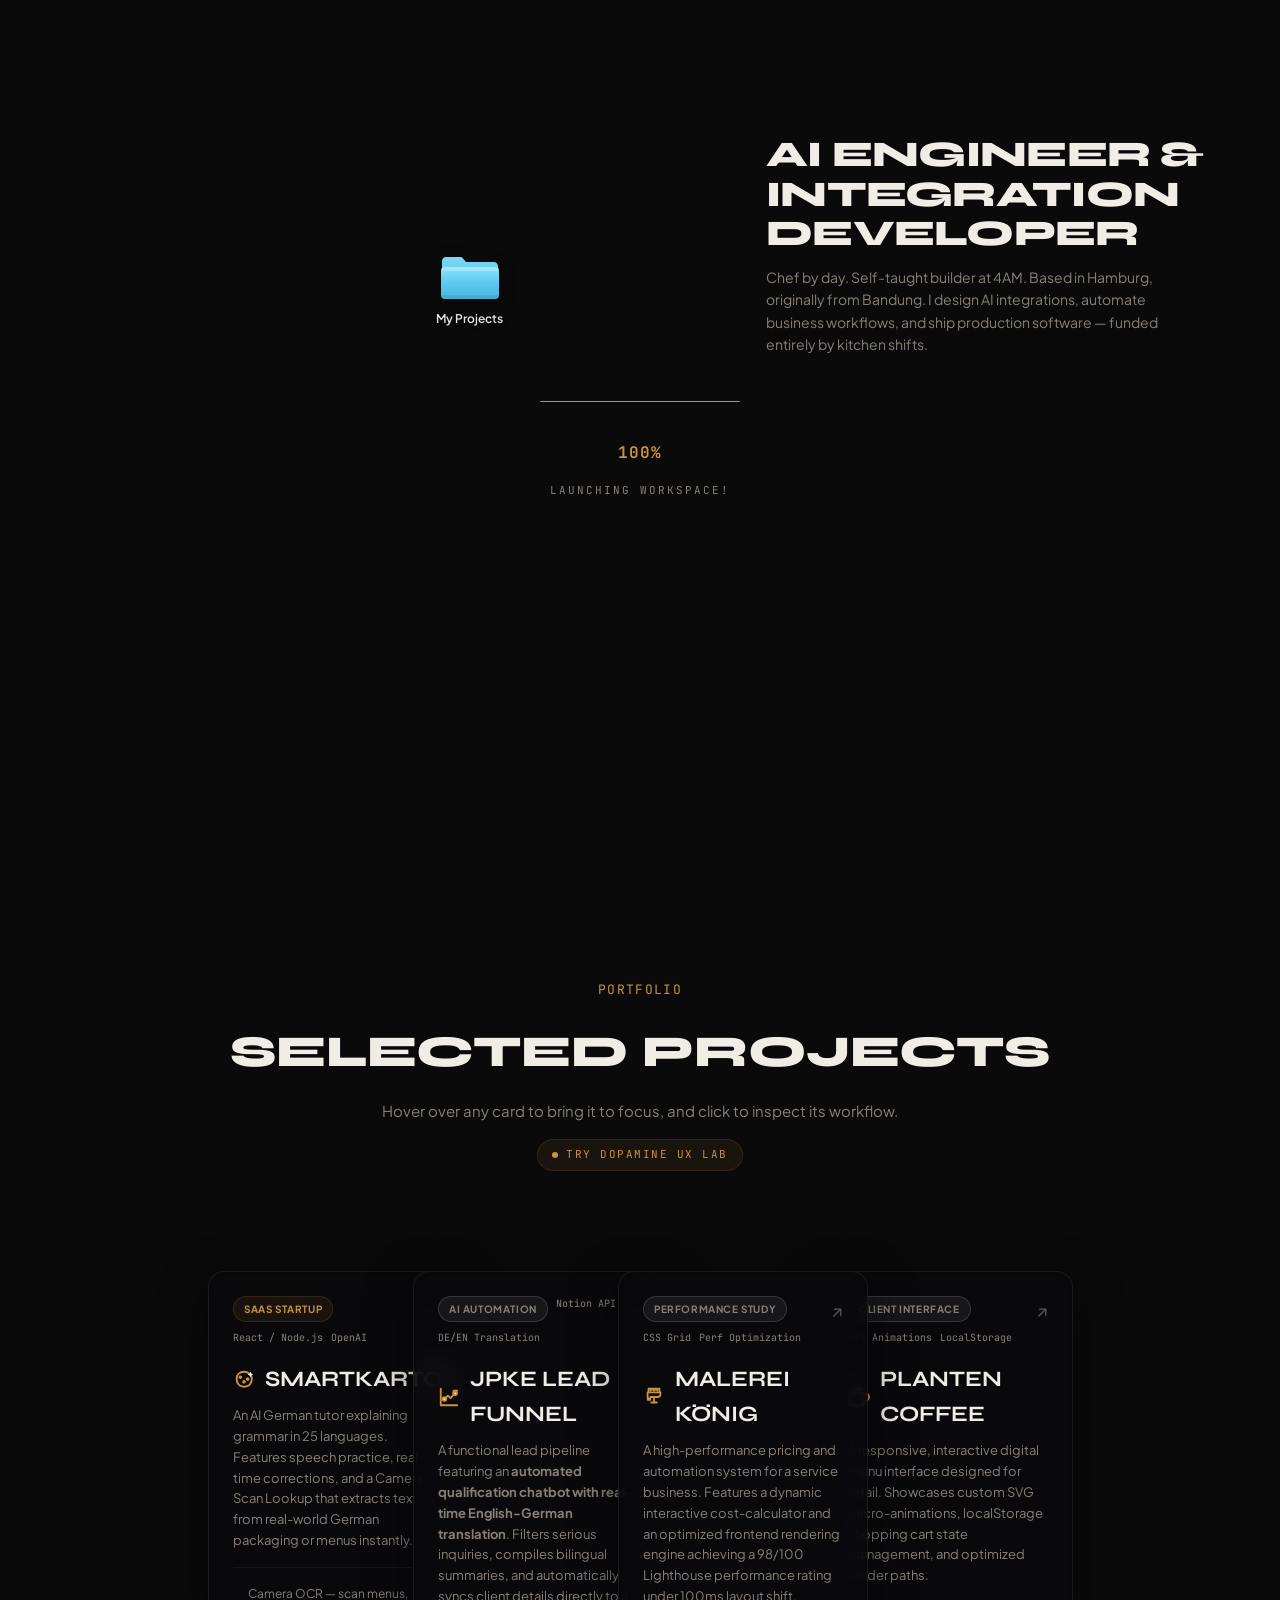
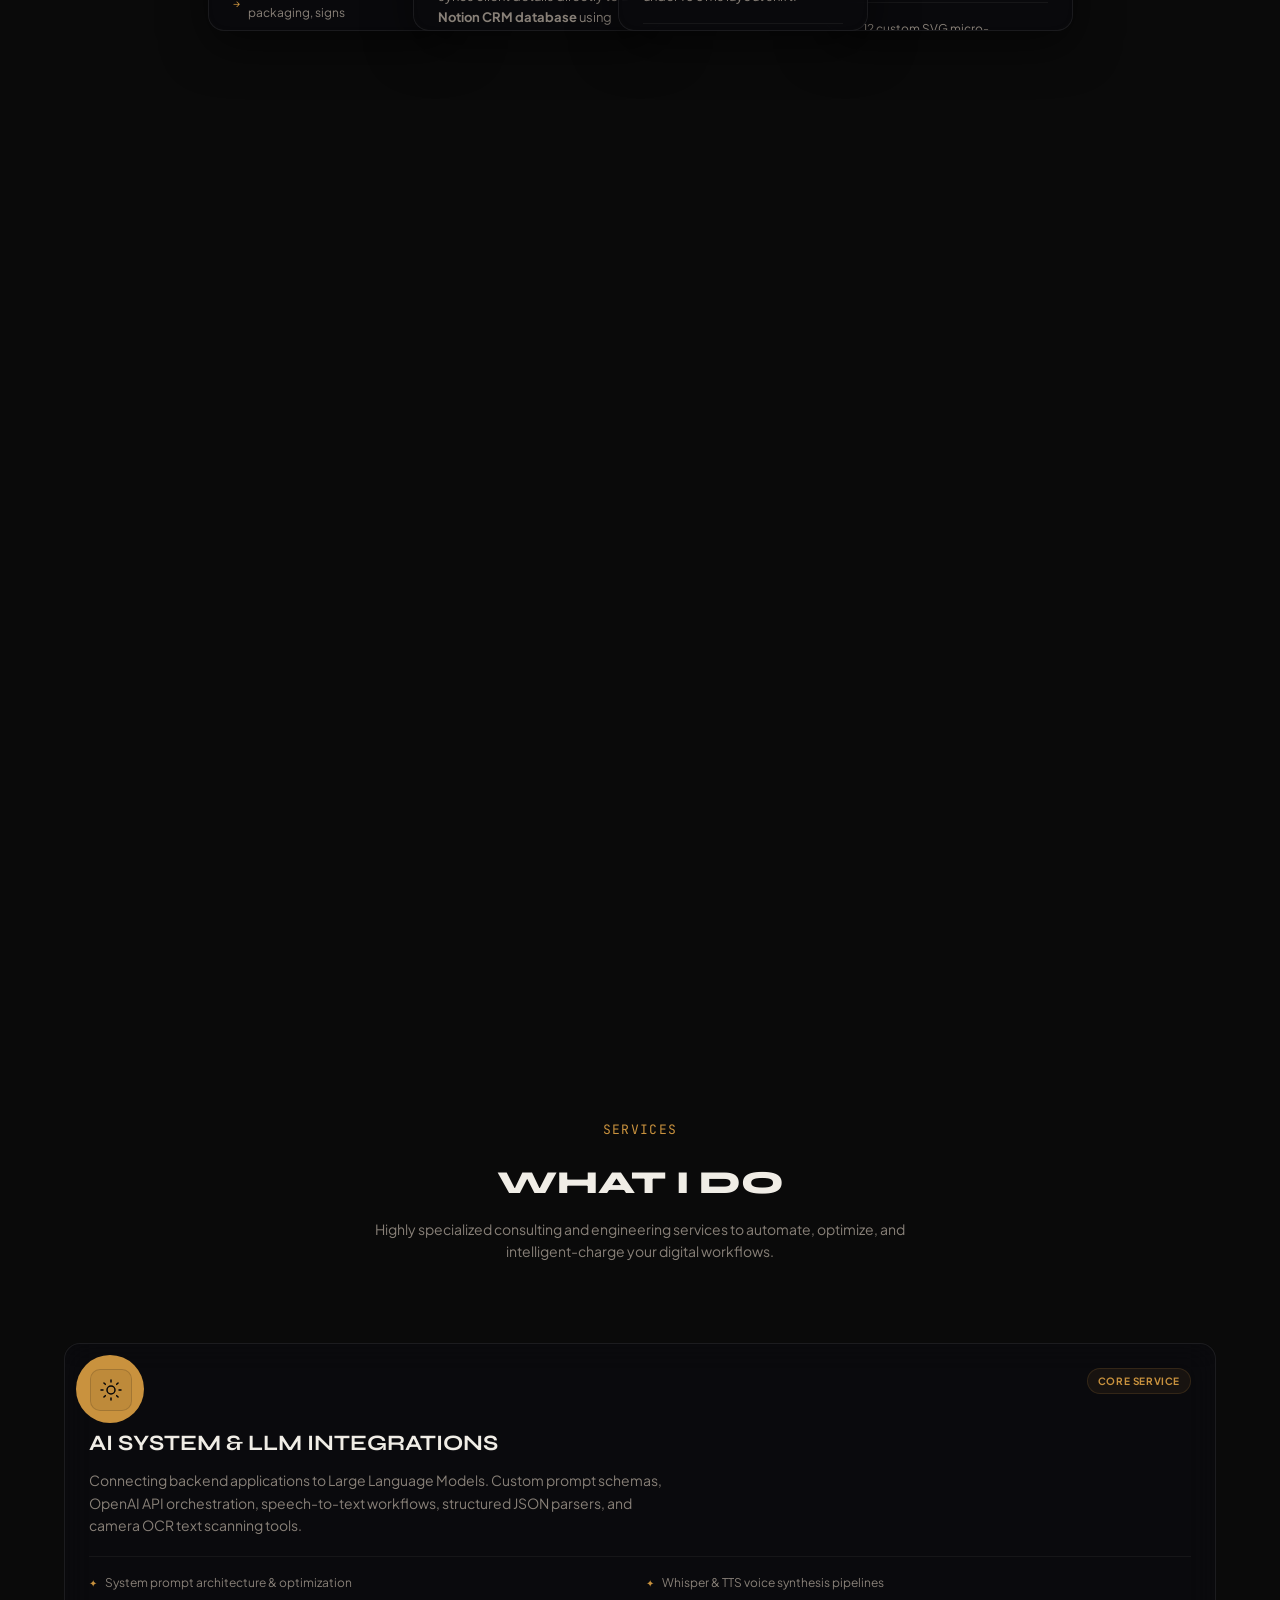
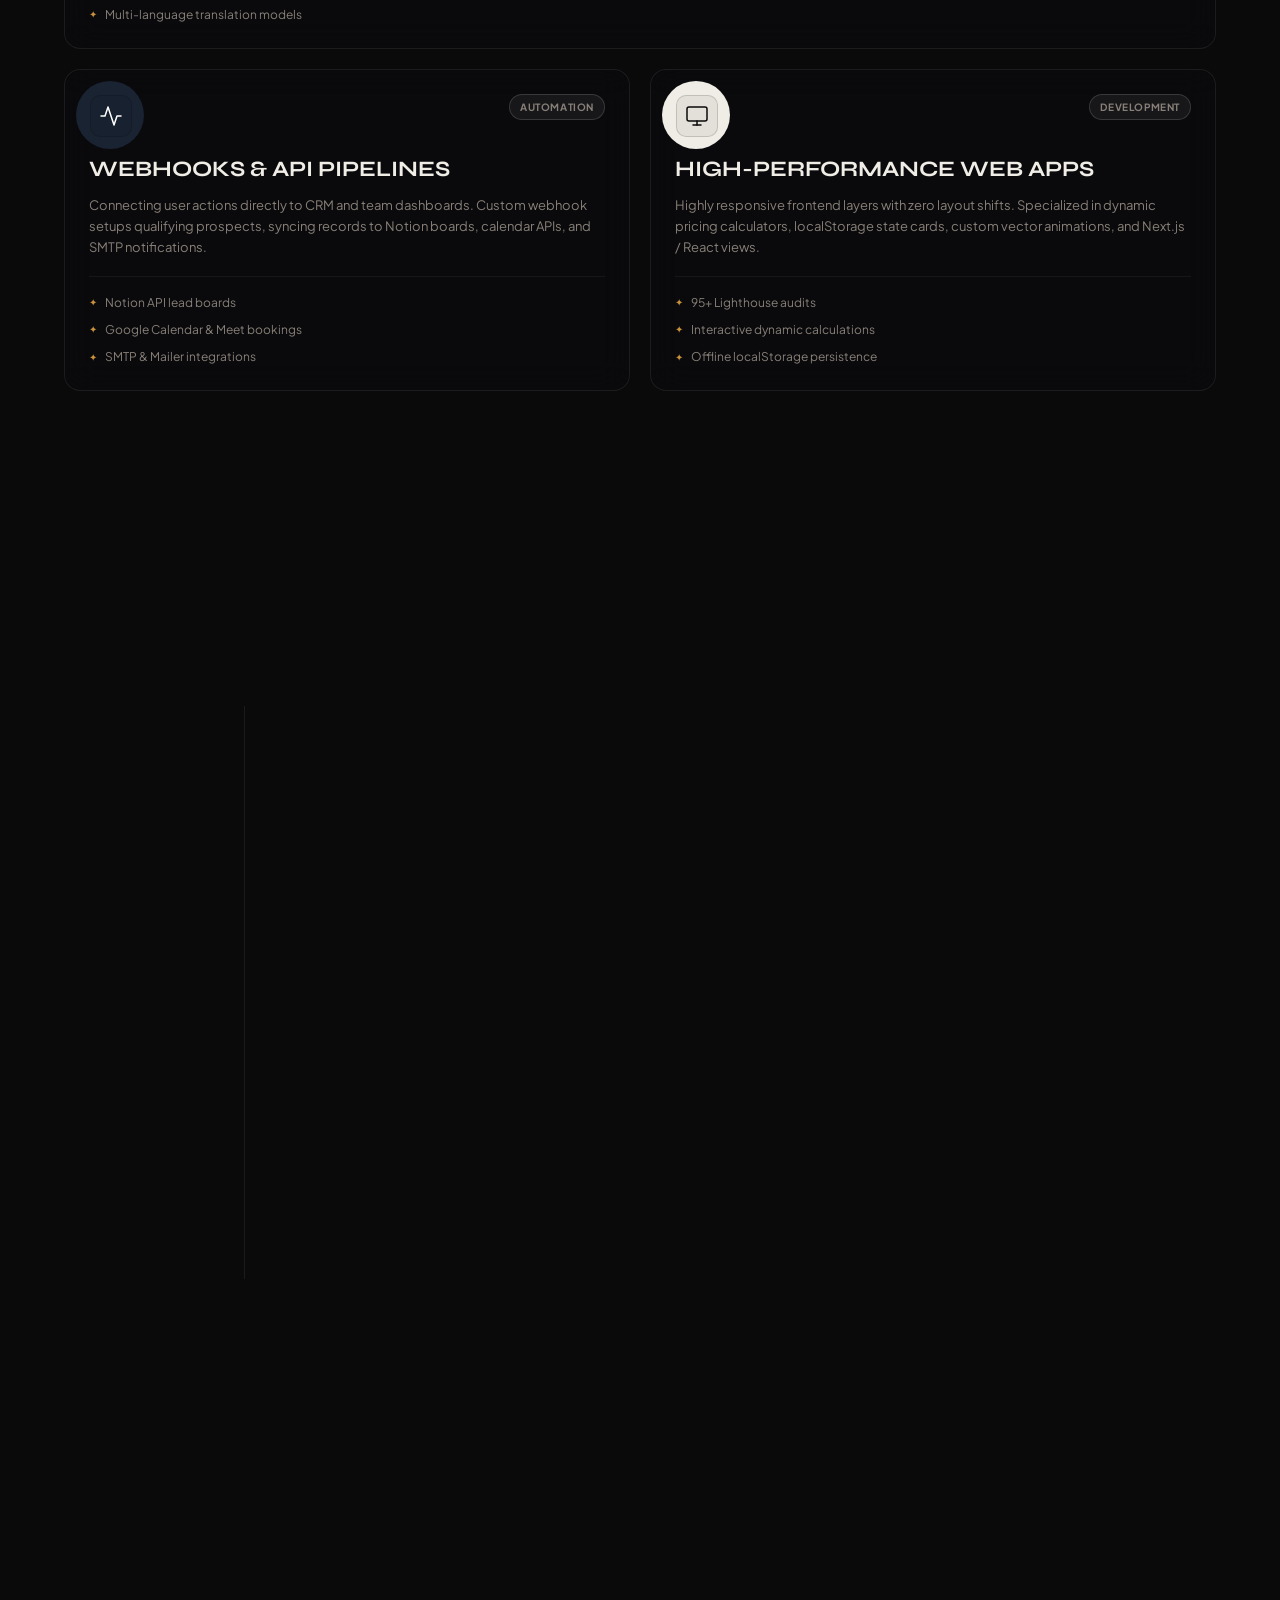
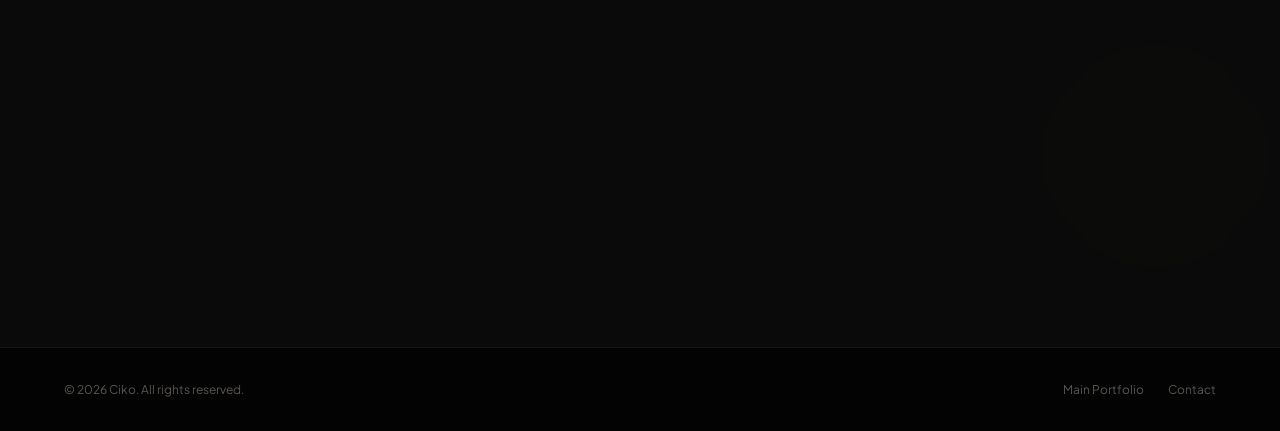
==== commit ba2b52cc: "feat: add dopamine ux sandbox lab and header link" ====
--- a/portfolio/dev/index.html
+++ b/portfolio/dev/index.html
@@ -276,6 +276,12 @@
           <div class="eyebrow" data-translate-id="section-projects-eyebrow">Portfolio</div>
           <h2 data-translate-id="section-projects-title">Selected Projects</h2>
           <p data-translate-id="section-projects-desc">Hover over any card to bring it to focus, and click to inspect its workflow.</p>
+          <div class="no-print" style="margin-top: 16px; display: flex; justify-content: center;">
+            <a href="dopamine-lab.html" style="display: inline-flex; align-items: center; gap: 8px; font-family: var(--font-mono, monospace); font-size: 11px; text-transform: uppercase; letter-spacing: 1.5px; color: var(--accent-gold); text-decoration: none; background: rgba(201, 146, 62, 0.08); border: 1px solid rgba(201, 146, 62, 0.15); padding: 6px 14px; border-radius: 99px; transition: all 0.3s ease;" onmouseover="this.style.transform='translateY(-2px)'; this.style.boxShadow='0 5px 15px rgba(201, 146, 62, 0.1)';" onmouseout="this.style.transform='none'; this.style.boxShadow='none';">
+              <span style="display:inline-block; width: 6px; height: 6px; border-radius: 50%; background: var(--accent-gold);"></span>
+              Try Dopamine UX Lab
+            </a>
+          </div>
         </div>
 
       <!-- Premium Mailmodo-Style Fanned Card Deck Container -->
--- a/portfolio/dev/style.css
+++ b/portfolio/dev/style.css
@@ -1267,21 +1267,21 @@
     text-align: center;
     height: auto;
     min-height: auto;
-    padding: 40px 0;
+    padding: 0 0 40px 0;
   }
   .hero-bg-character-container {
     position: relative;
     width: 100%;
     height: 350px;
     order: 1;
-    margin-top: 60px;
+    margin-top: 0;
     overflow: hidden;
   }
   .hero-bg-character-img {
     width: 100%;
     height: 100%;
     object-fit: cover;
-    object-position: center;
+    object-position: 20% center;
   }
   .hero-content-container {
     order: 2;
@@ -3212,4 +3212,14 @@
   }
 }
 
-
+/* CTA Card text cropping fix for mobile viewports */
+@media (max-width: 576px) {
+  .cta-card {
+    padding: 40px 20px !important;
+  }
+  .cta-card h2 {
+    font-size: 22px !important;
+  }
+}
+
+
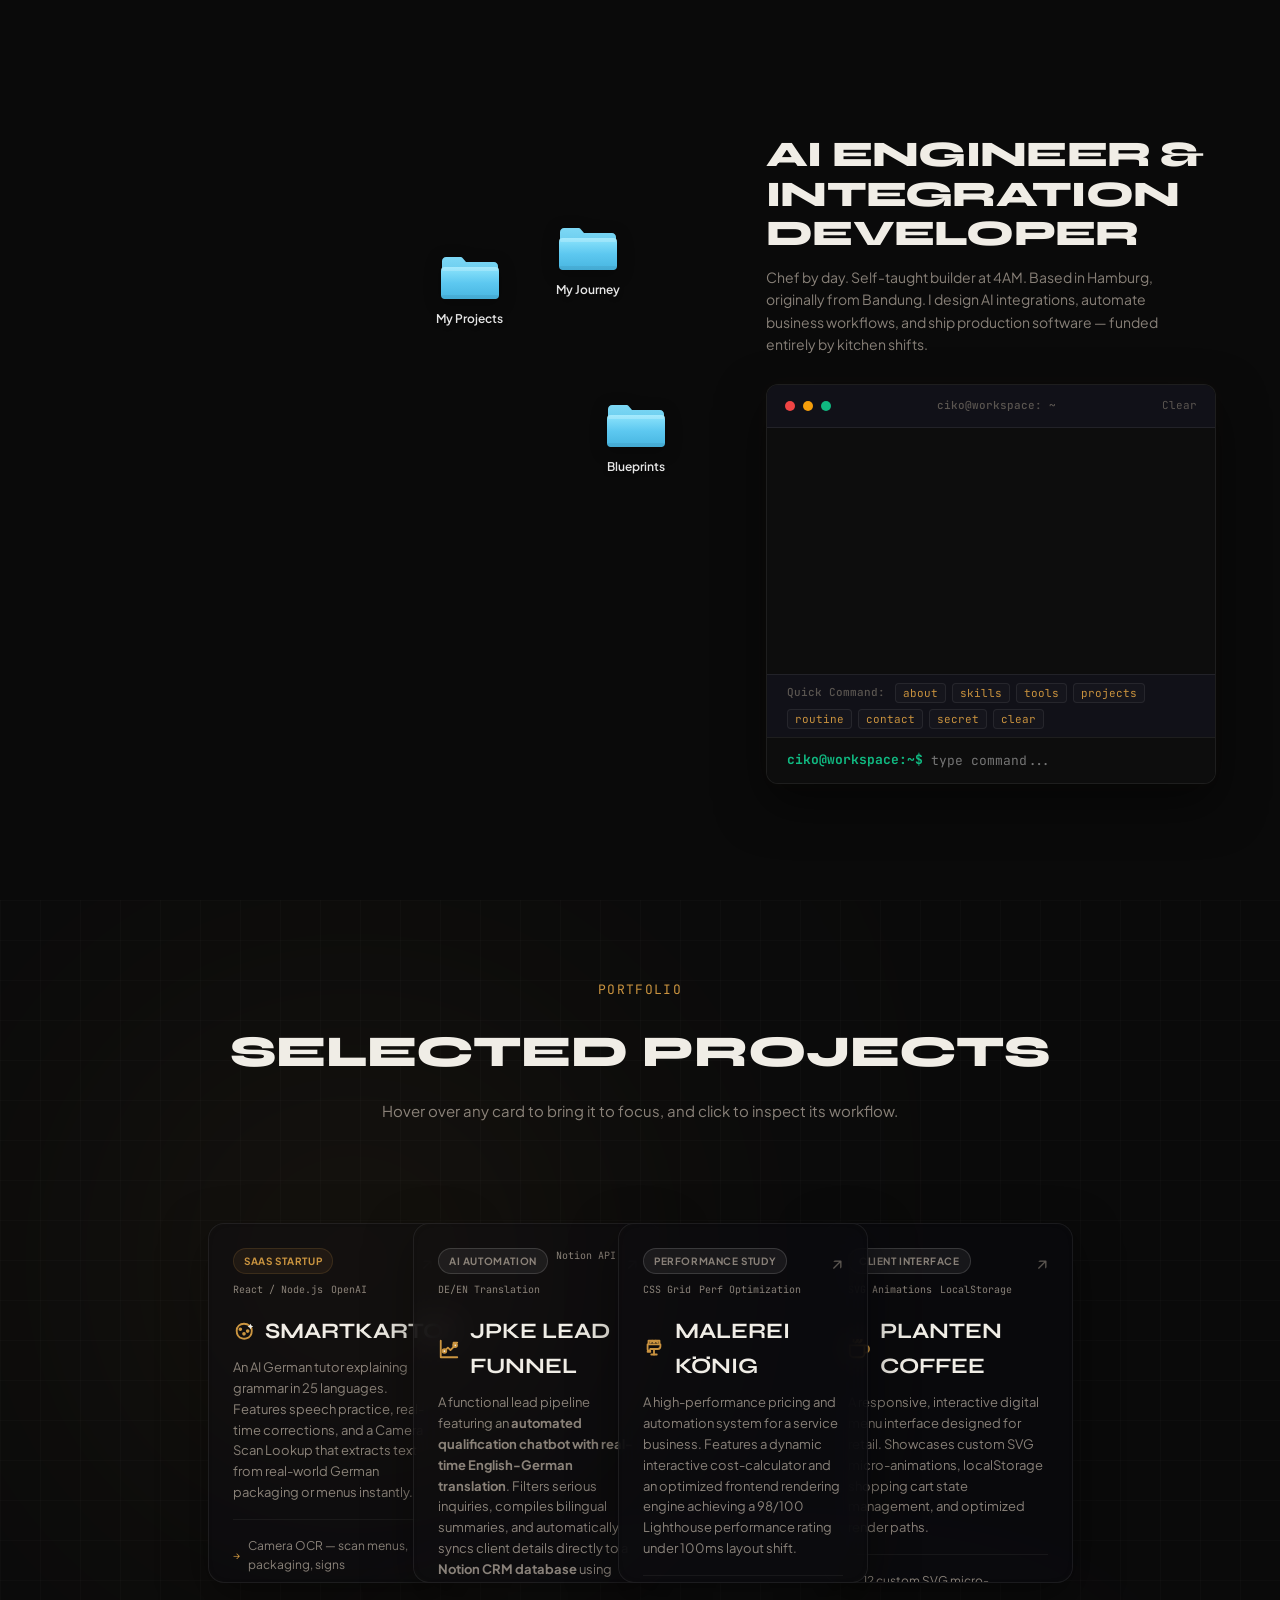
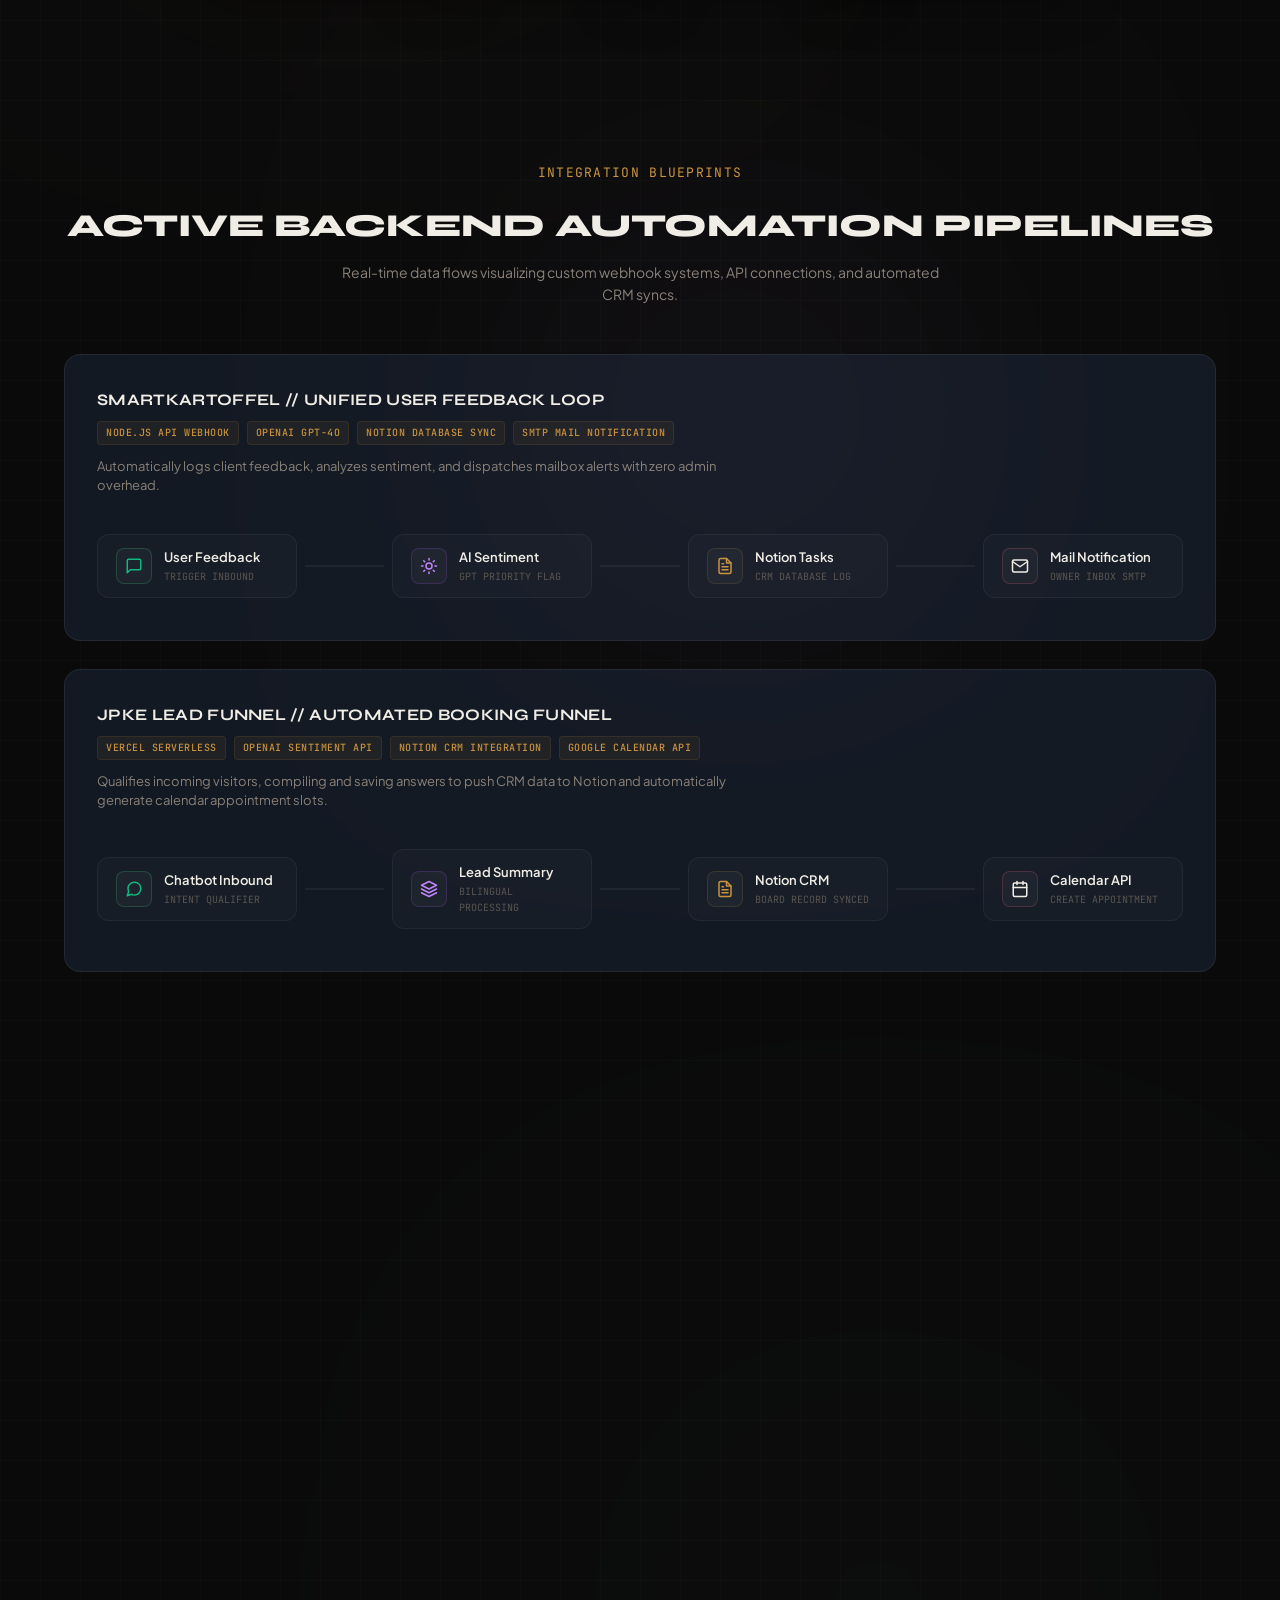
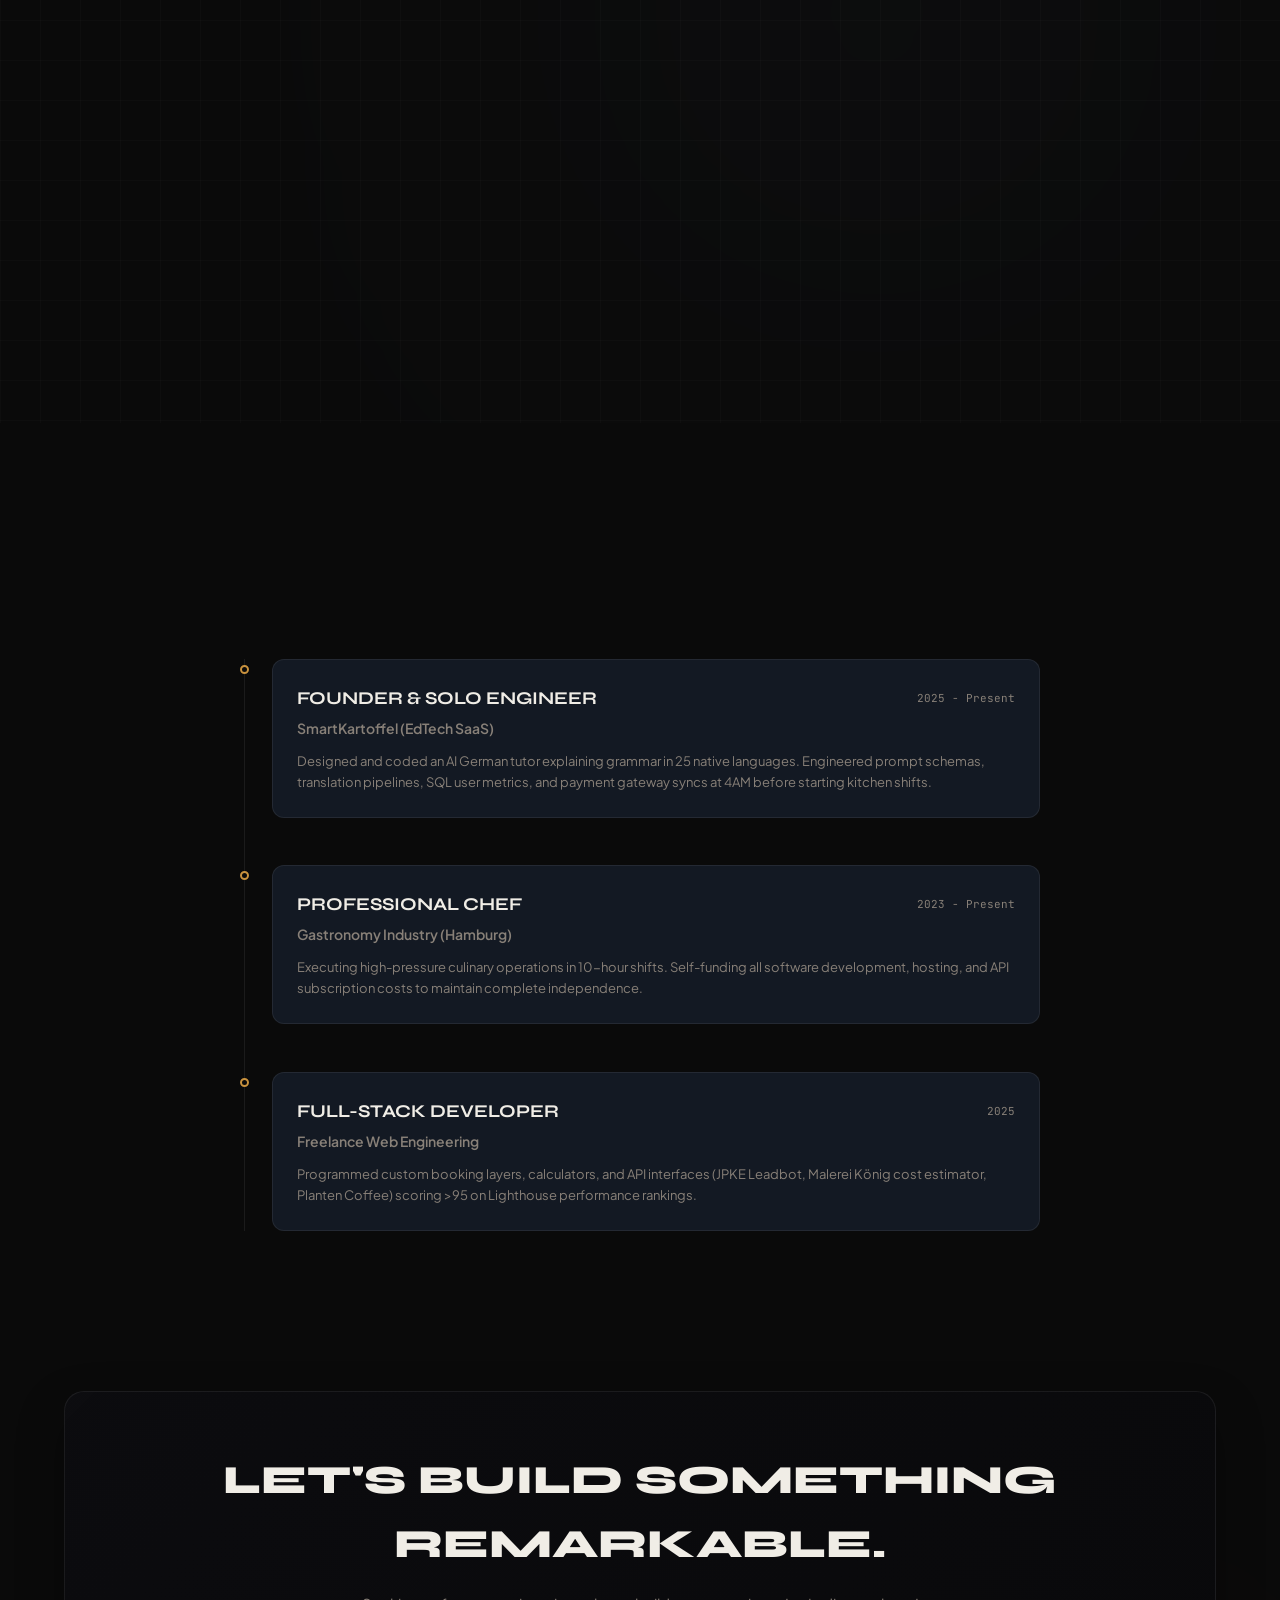
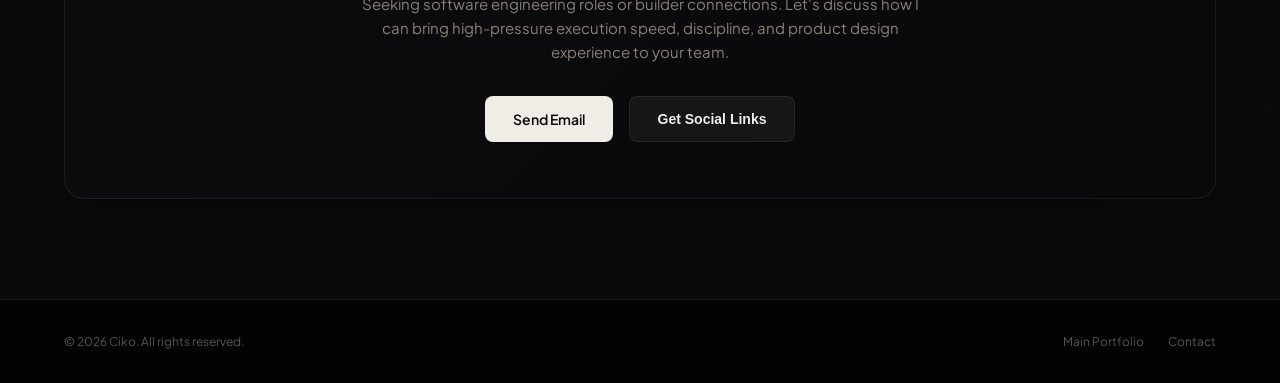
==== commit 83ec4b44: "revert: remove dopamine ux sandbox lab and header link" ====
--- a/portfolio/dev/index.html
+++ b/portfolio/dev/index.html
@@ -276,12 +276,6 @@
           <div class="eyebrow" data-translate-id="section-projects-eyebrow">Portfolio</div>
           <h2 data-translate-id="section-projects-title">Selected Projects</h2>
           <p data-translate-id="section-projects-desc">Hover over any card to bring it to focus, and click to inspect its workflow.</p>
-          <div class="no-print" style="margin-top: 16px; display: flex; justify-content: center;">
-            <a href="dopamine-lab.html" style="display: inline-flex; align-items: center; gap: 8px; font-family: var(--font-mono, monospace); font-size: 11px; text-transform: uppercase; letter-spacing: 1.5px; color: var(--accent-gold); text-decoration: none; background: rgba(201, 146, 62, 0.08); border: 1px solid rgba(201, 146, 62, 0.15); padding: 6px 14px; border-radius: 99px; transition: all 0.3s ease;" onmouseover="this.style.transform='translateY(-2px)'; this.style.boxShadow='0 5px 15px rgba(201, 146, 62, 0.1)';" onmouseout="this.style.transform='none'; this.style.boxShadow='none';">
-              <span style="display:inline-block; width: 6px; height: 6px; border-radius: 50%; background: var(--accent-gold);"></span>
-              Try Dopamine UX Lab
-            </a>
-          </div>
         </div>
 
       <!-- Premium Mailmodo-Style Fanned Card Deck Container -->
